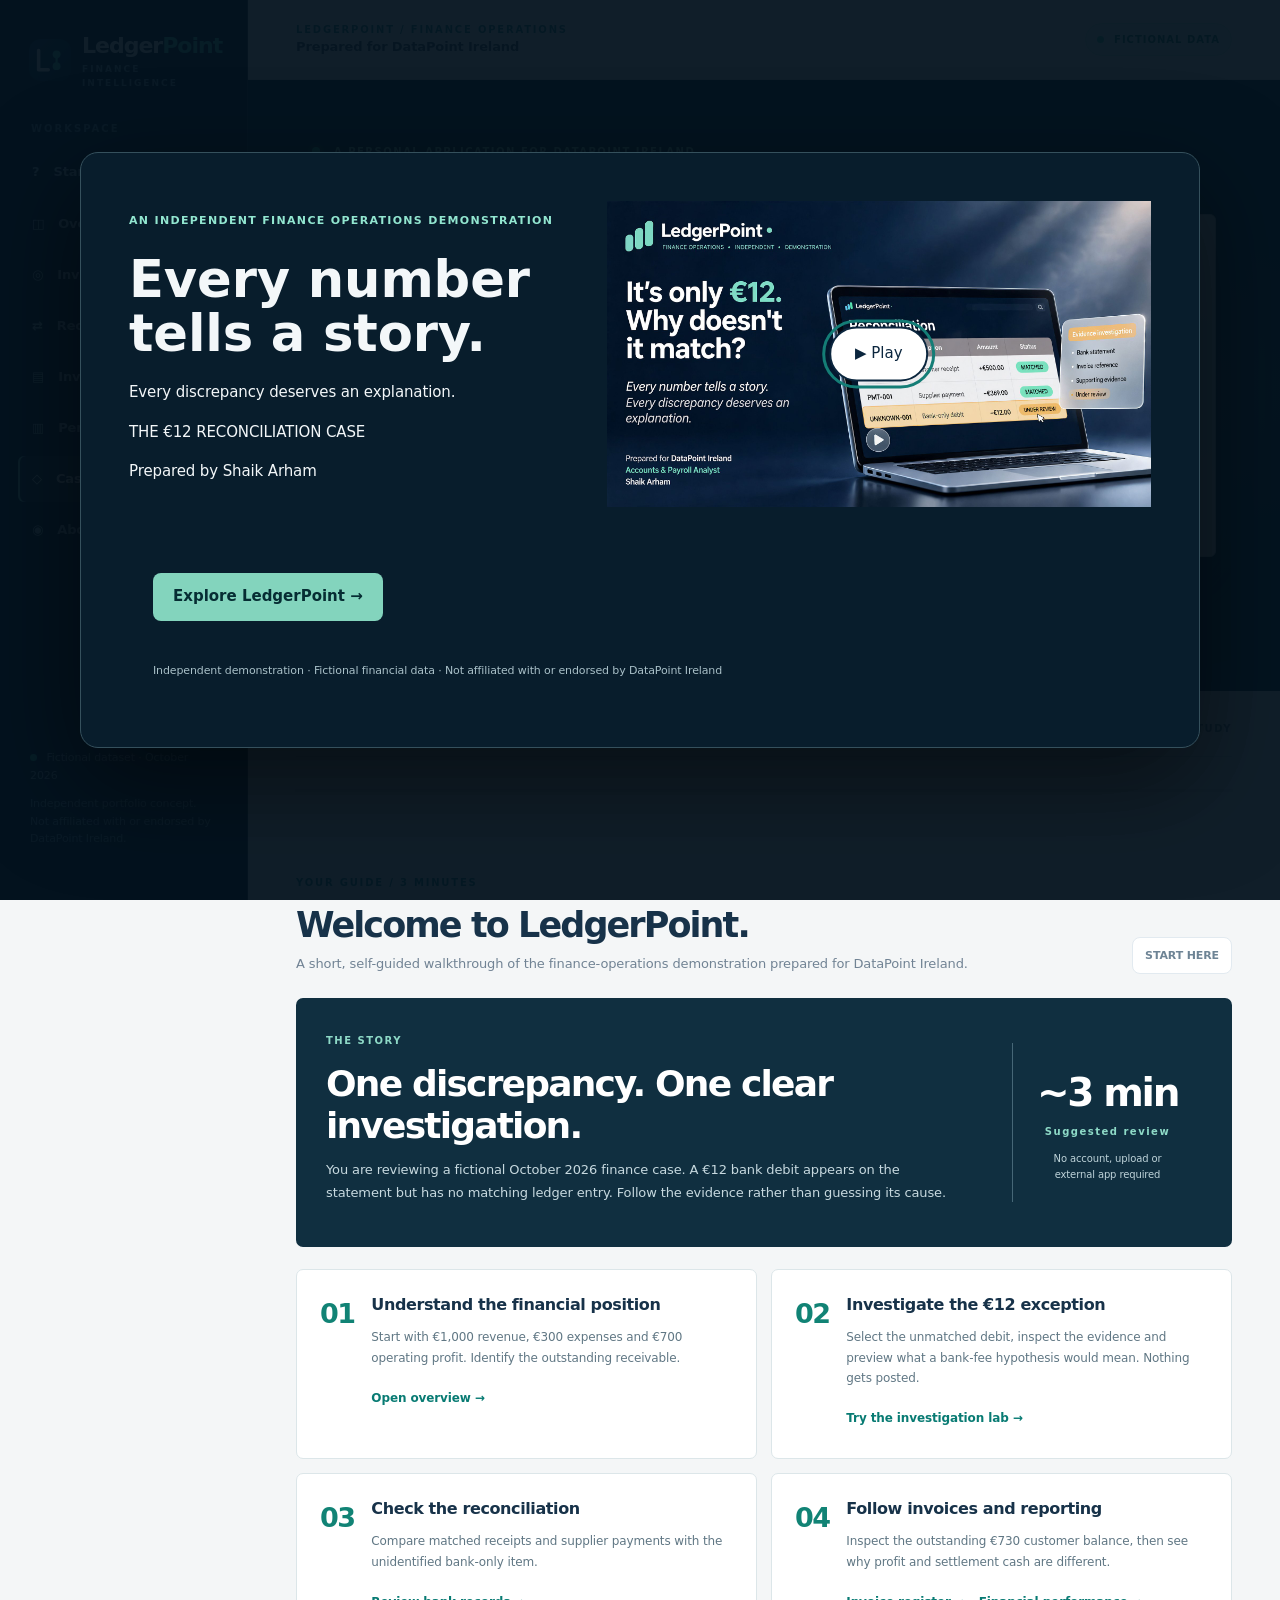
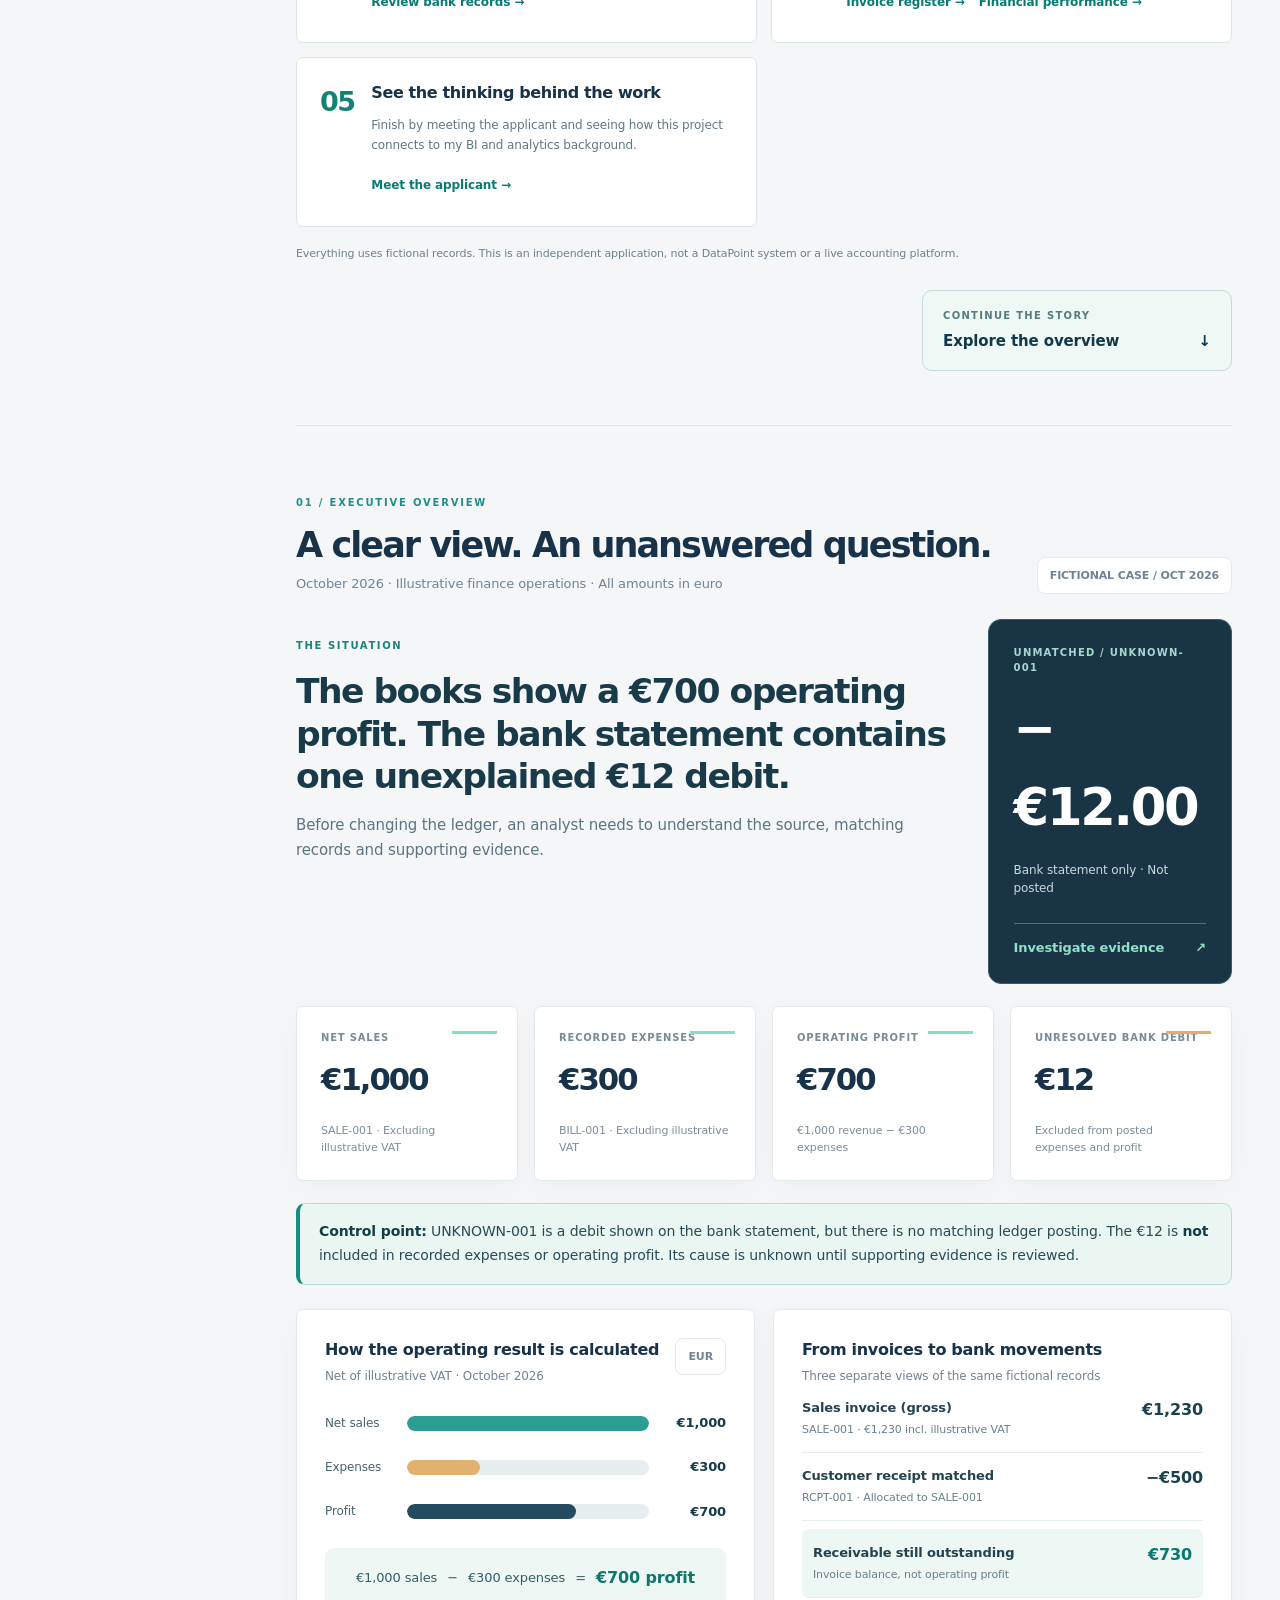
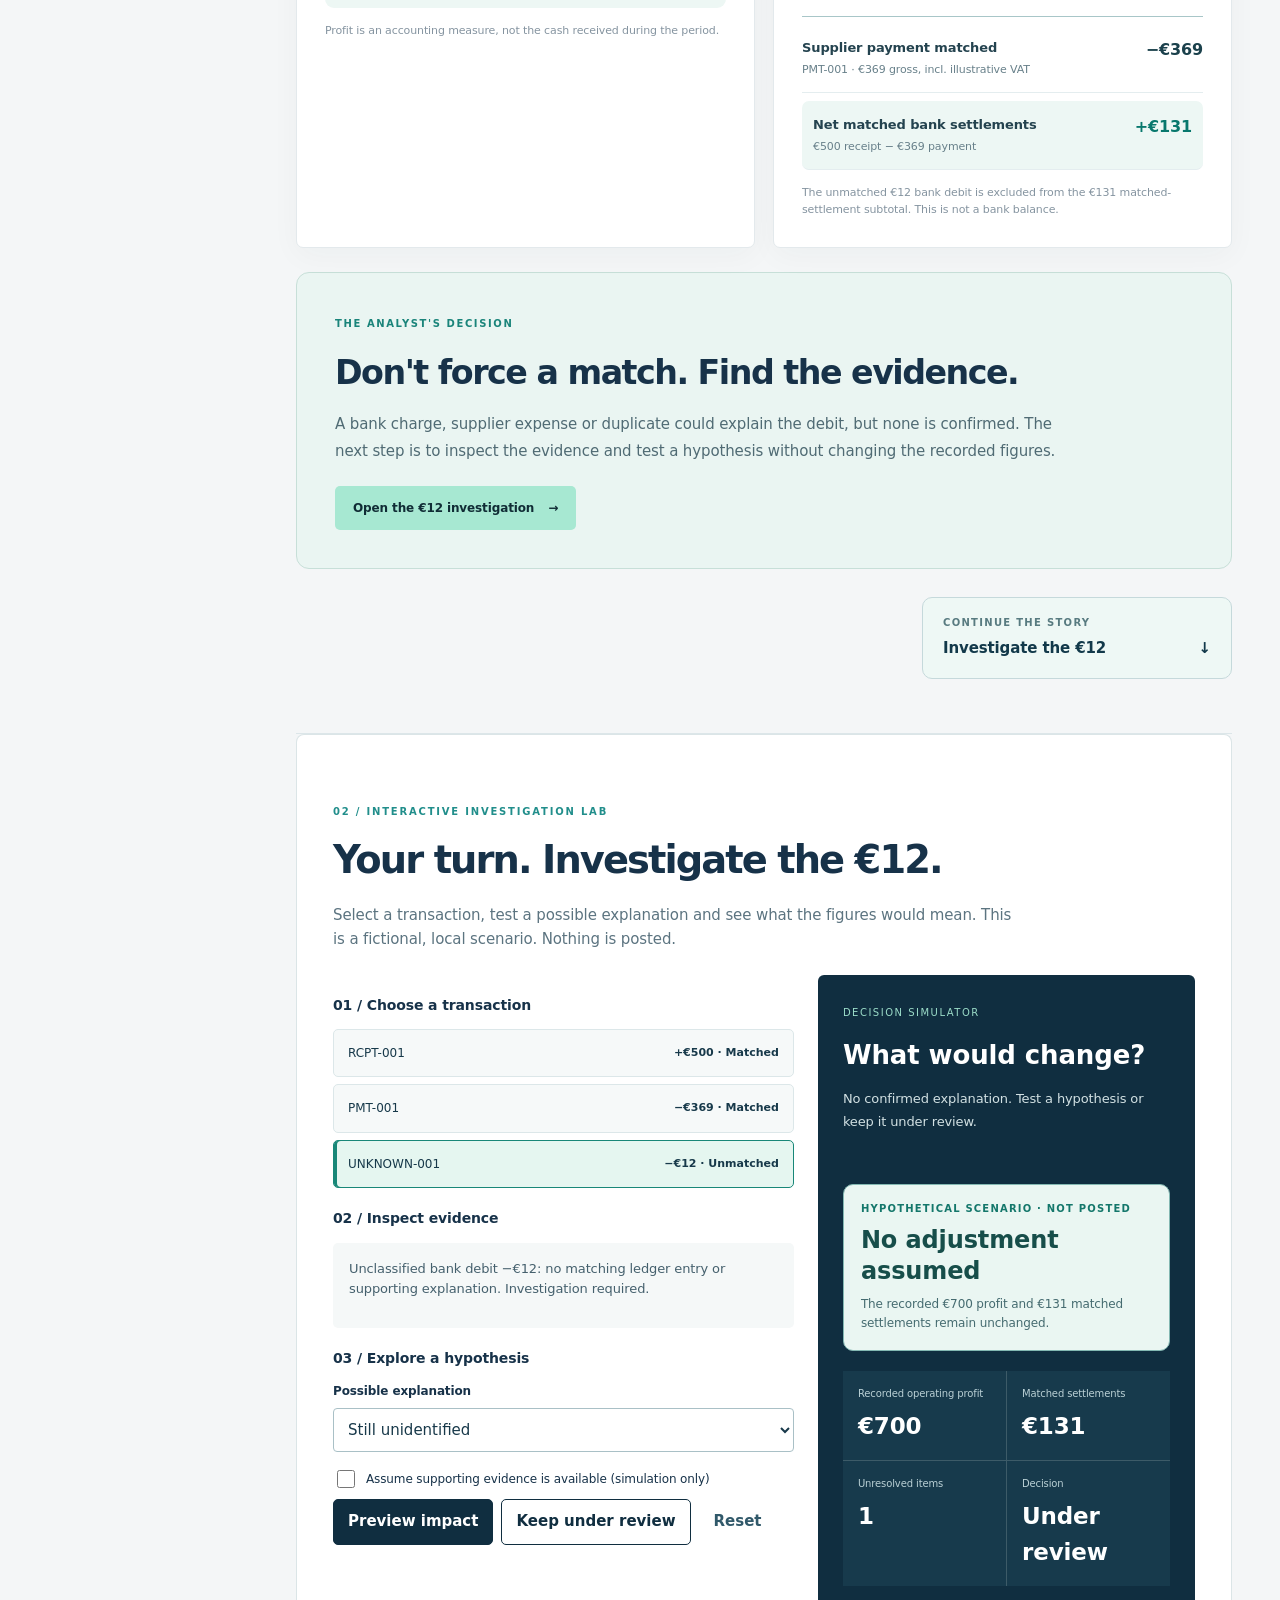
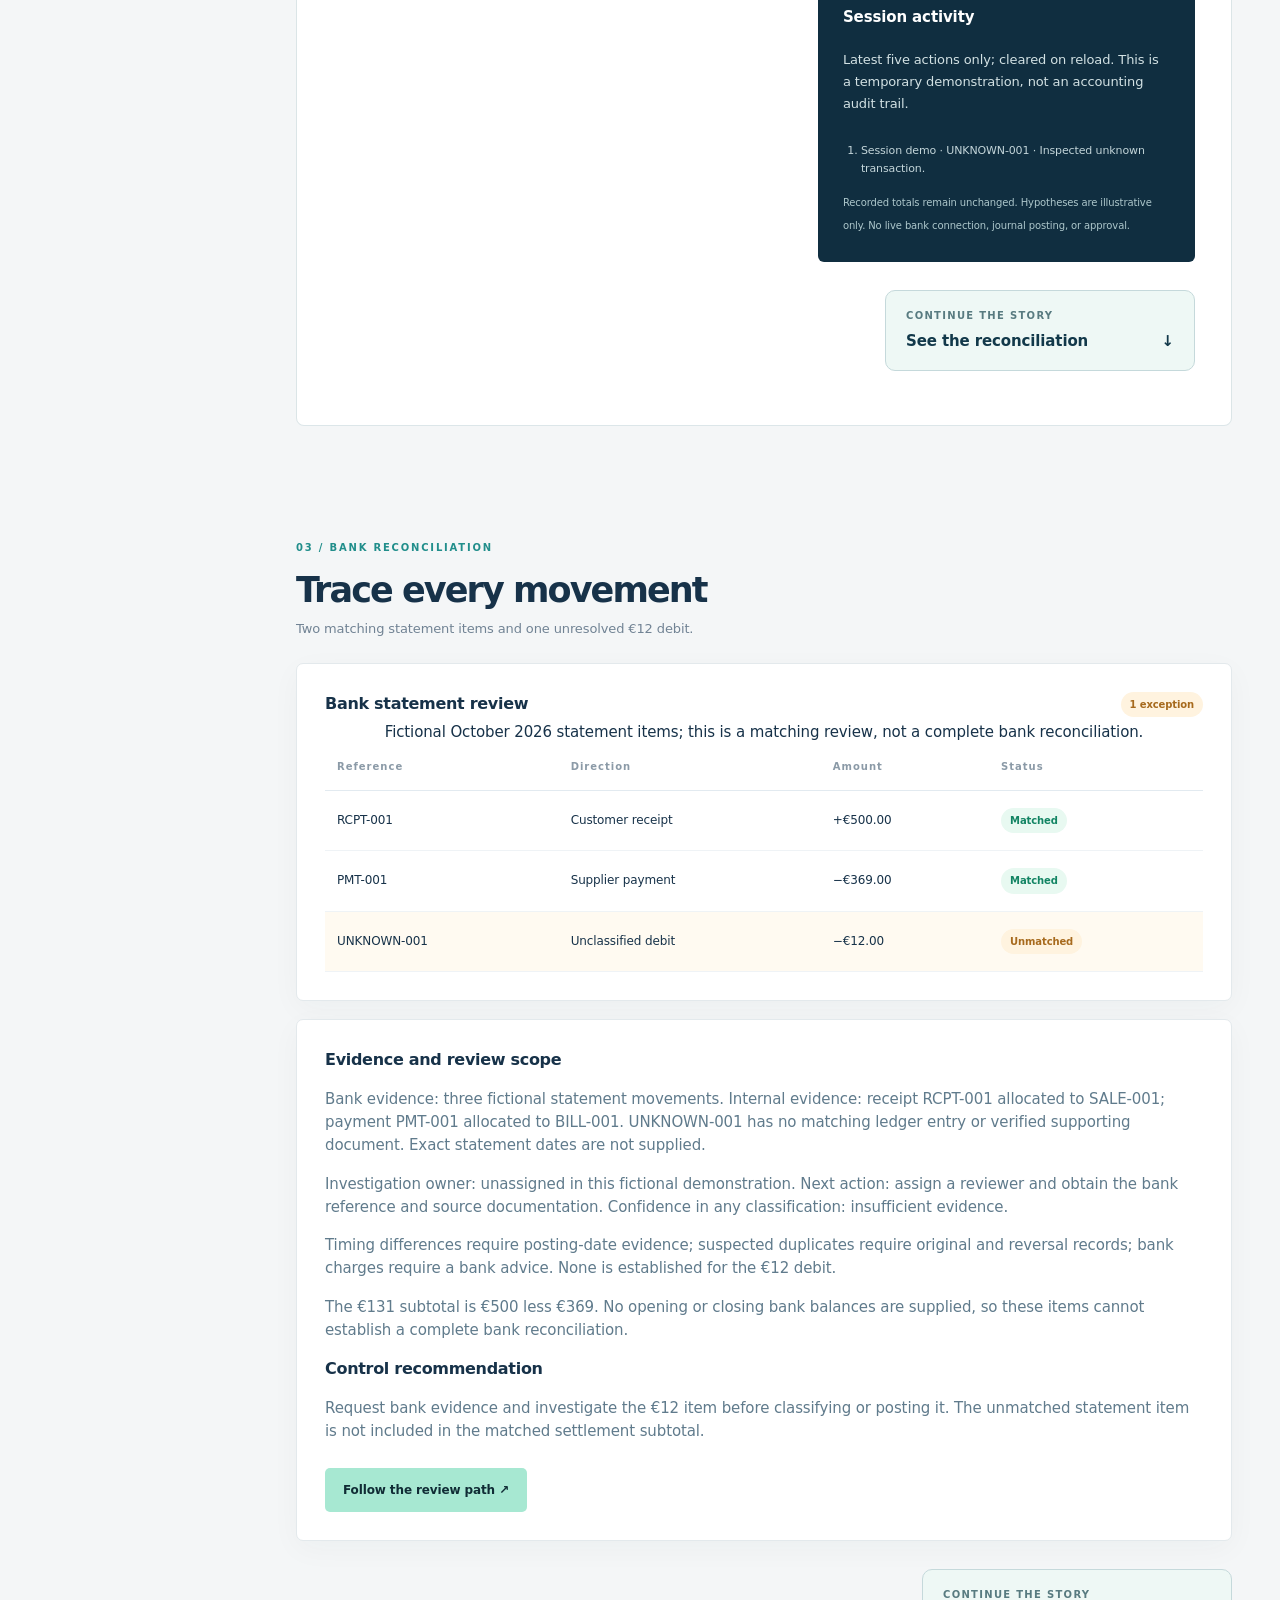
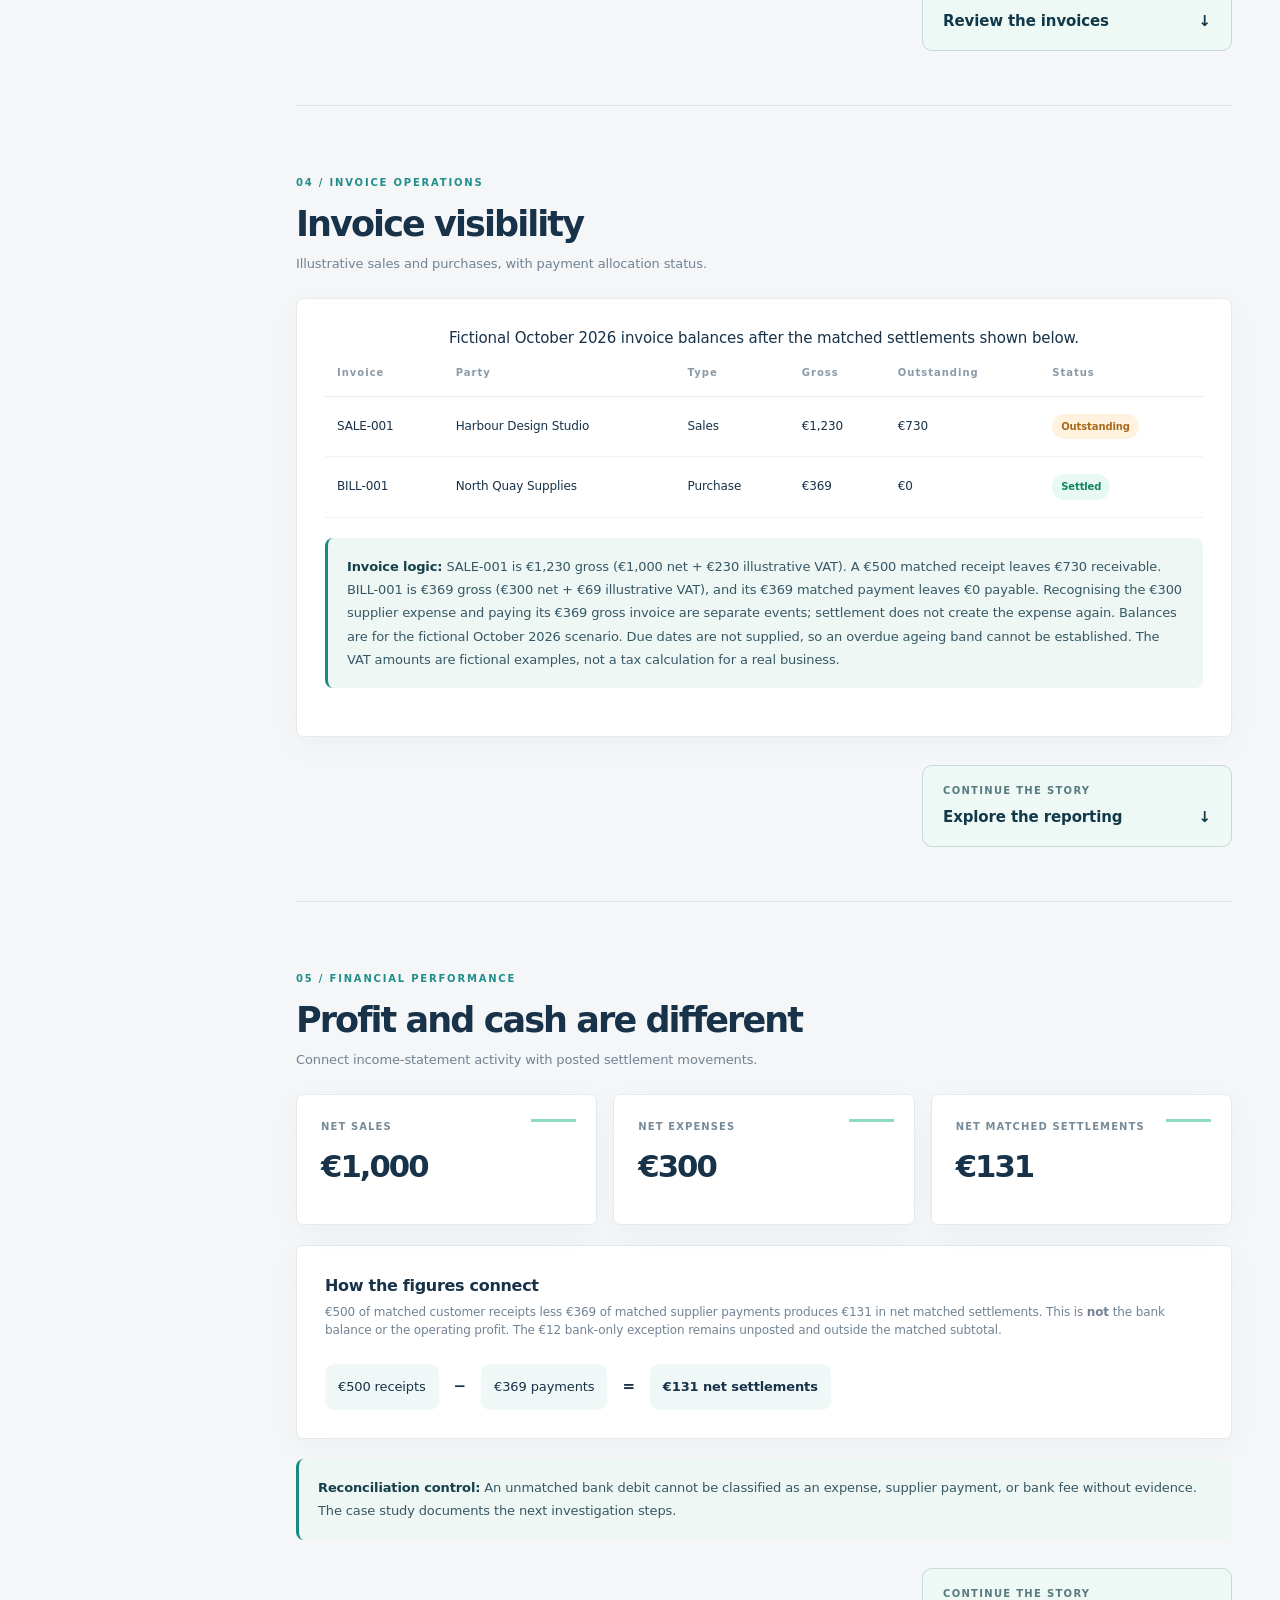
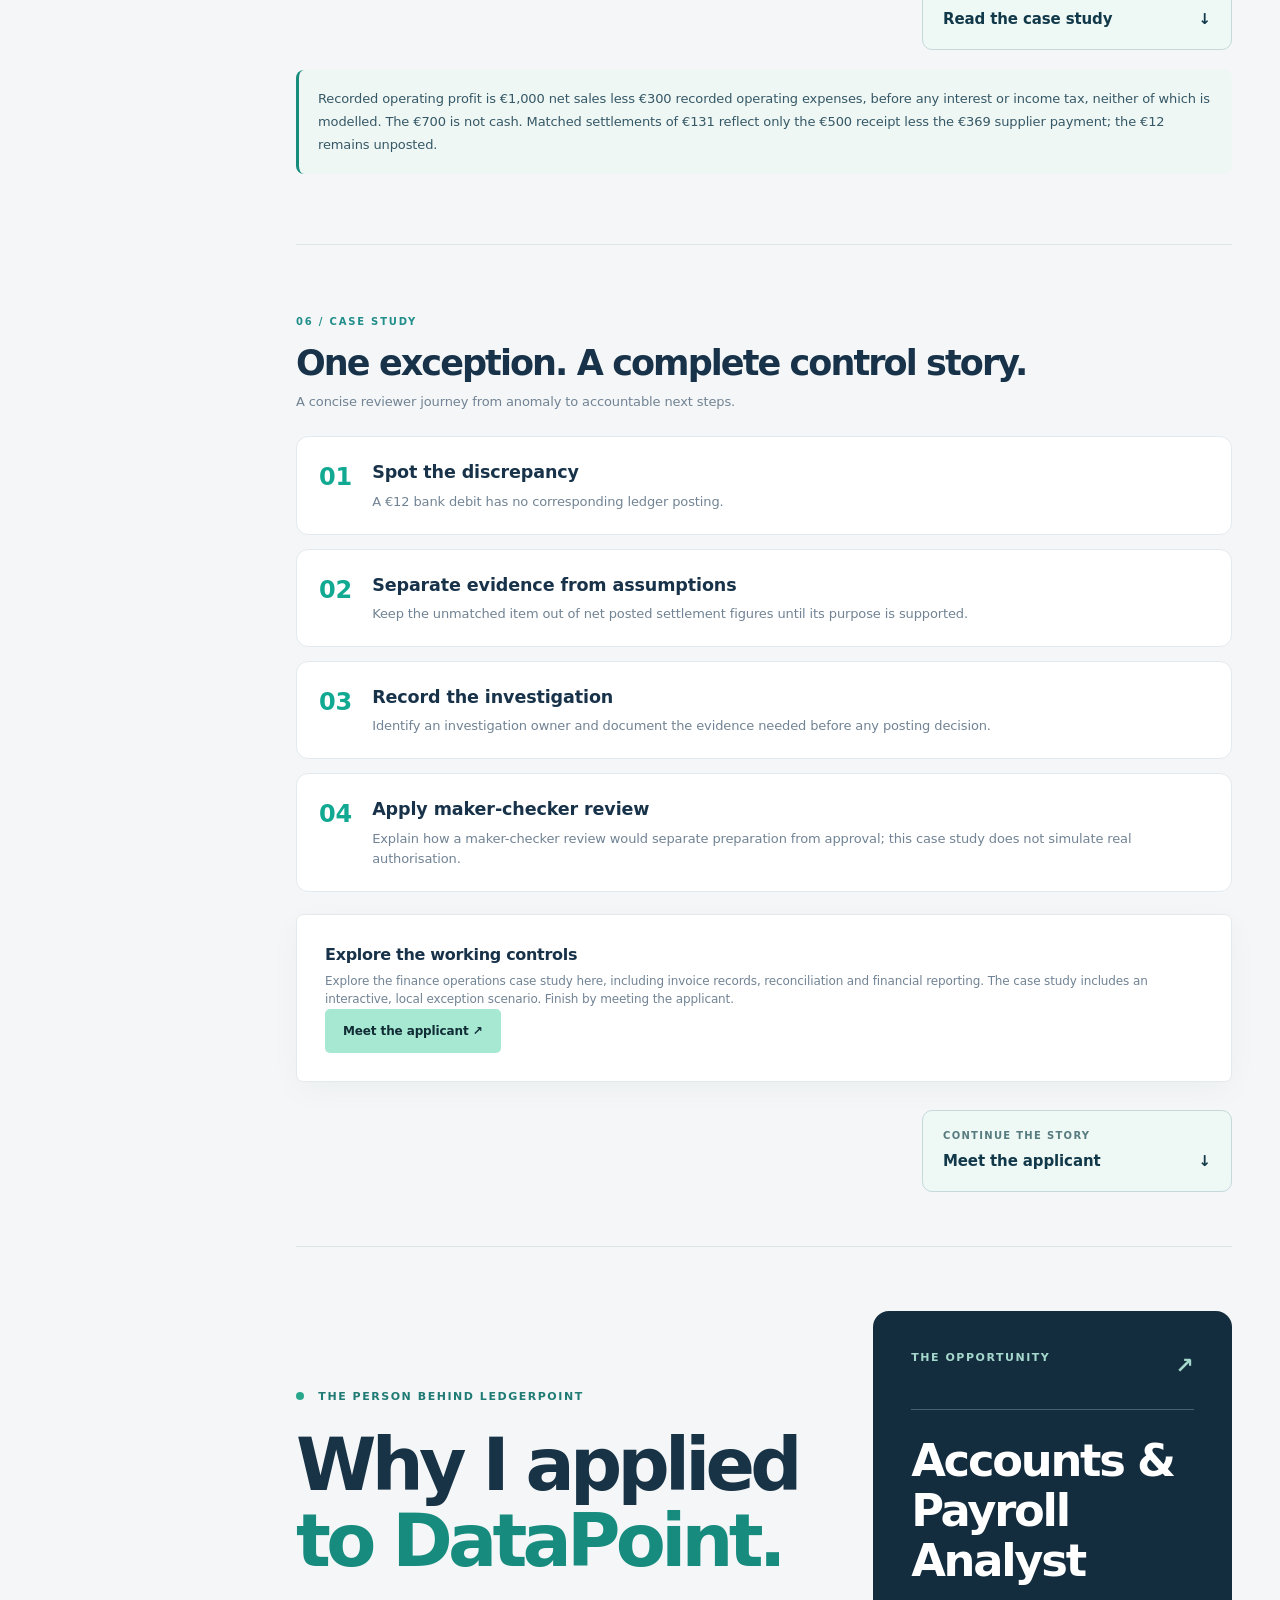
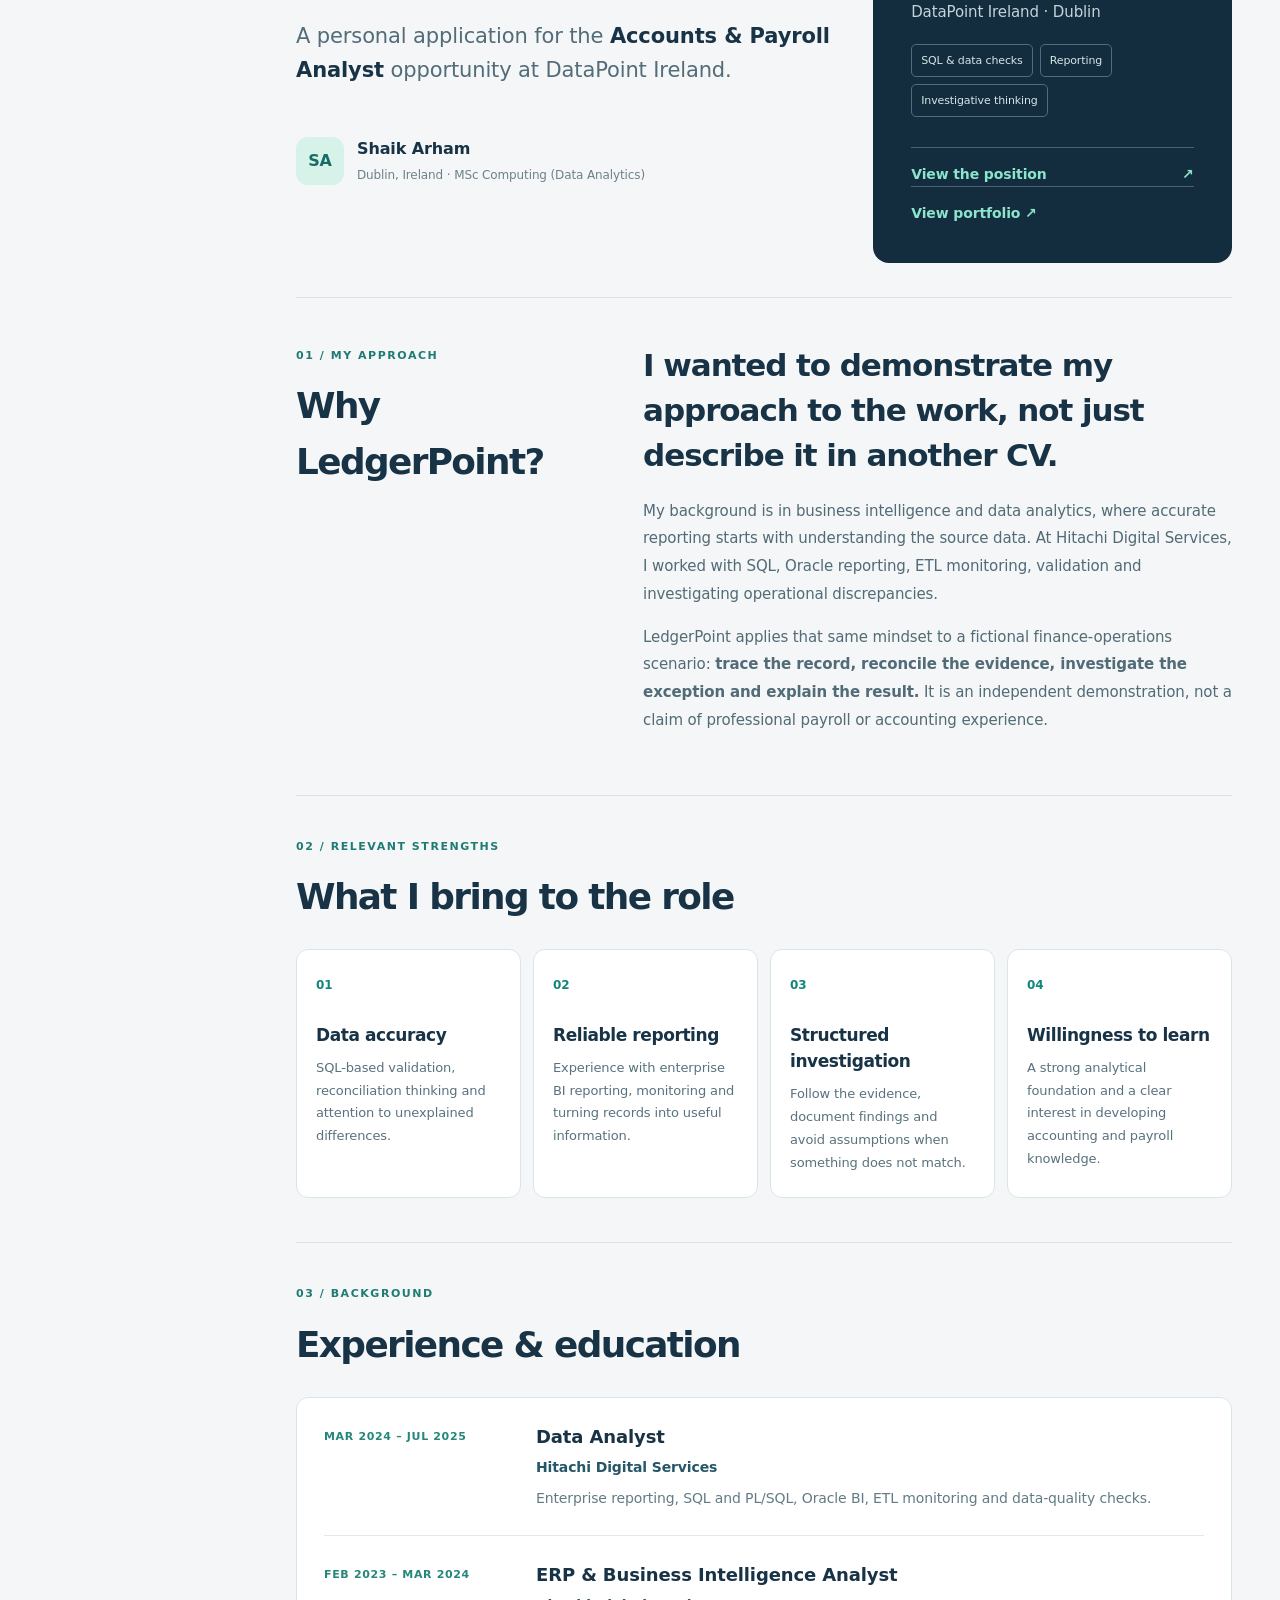
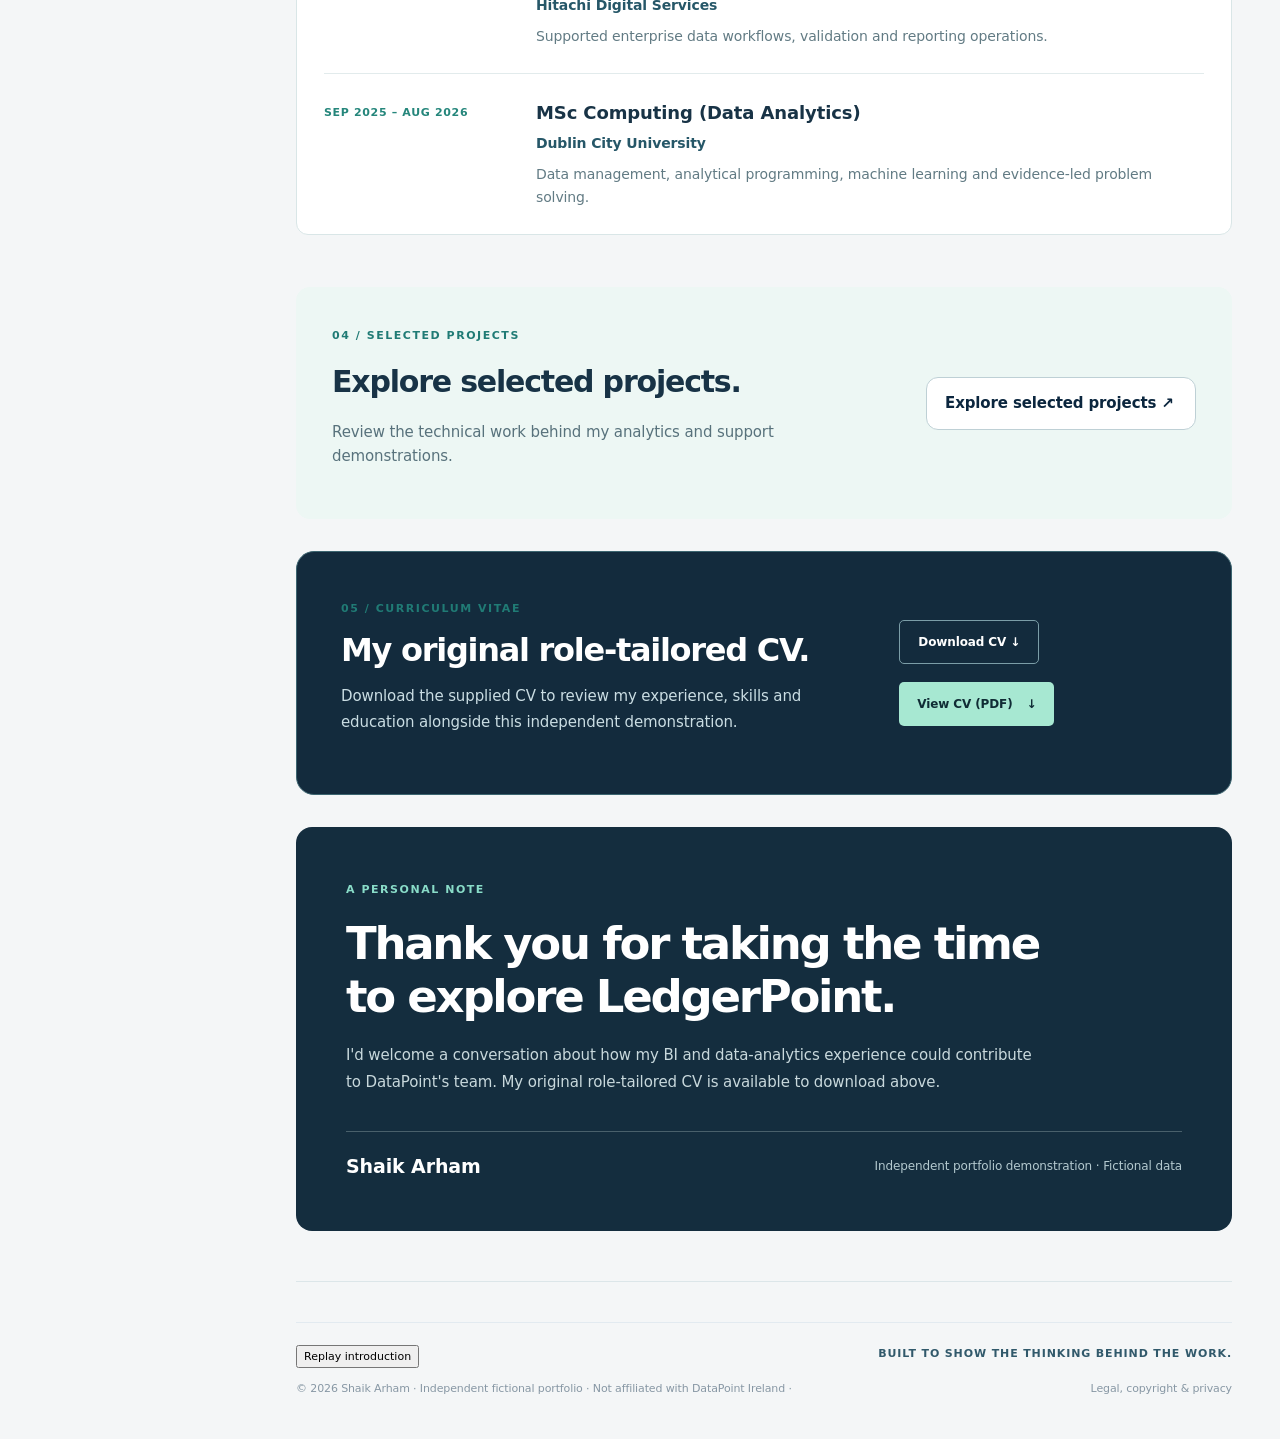
==== index.html @ 0936ac8c "Remove default captions from LedgerPoint intro video" ====
<!doctype html>
<html lang="en">
  <head>
    <meta charset="utf-8" />
    <meta name="viewport" content="width=device-width,initial-scale=1" />
    <meta name="theme-color" content="#0b263e" />
    <meta
      name="description"
      content="Explore LedgerPoint, an interactive finance operations case study prepared independently for DataPoint Ireland. Investigate a €12 reconciliation exception, invoices and reporting."
    />
    <meta
      property="og:title"
      content="LedgerPoint | Every number has a story"
    />
    <meta
      property="og:description"
      content="An interactive finance operations case study prepared for DataPoint Ireland. Investigate the €12 exception."
    />
    <meta property="og:type" content="website" />
    <meta
      property="og:image"
      content="https://ledgerpoint-ai.vercel.app/assets/ledgerpoint-thumbnail.jpg"
    />
    <meta property="og:url" content="https://ledgerpoint-ai.vercel.app/" />
    <meta name="twitter:card" content="summary_large_image" />
    <link rel="canonical" href="https://ledgerpoint-ai.vercel.app/" />
    <meta name="color-scheme" content="light" />
    <title>LedgerPoint | Finance intelligence</title>
    <link rel="icon" href="./assets/logo.svg" type="image/svg+xml" />
    <link rel="stylesheet" href="./styles.css" />
  </head>
  <body>
    <noscript
      ><style>
        #film-gate.film-gate {
          display: none !important;
        }
        .view {
          display: block !important;
        }
      </style>
      <p>
        Explore the case study below. Interactive hypotheses require JavaScript.
        <a href="./assets/ledgerpoint-intro-web.mp4">Watch the film</a>.
      </p></noscript
    ><a class="skip" href="#main">Skip to content</a>
    <section
      class="film-gate"
      id="film-gate"
      aria-labelledby="intro-title"
      role="dialog"
      aria-modal="true"
    >
      <div class="launch-dialog">
        <div class="intro-copy">
          <span class="launch-kicker"
            >AN INDEPENDENT FINANCE OPERATIONS DEMONSTRATION</span
          >
          <h1 id="intro-title">Every number tells a story.</h1>
          <p>Every discrepancy deserves an explanation.</p>
          <p>THE €12 RECONCILIATION CASE</p>
          <p>Prepared by Shaik Arham</p>
        </div>
        <div class="launch-screen">
          <img
            id="intro-poster"
            src="./assets/ledgerpoint-thumbnail.jpg"
            alt="Approved LedgerPoint film thumbnail"
            width="1920"
            height="1080"
          /><video
            id="intro-video"
            playsinline
            controls
            preload="none"
            poster="./assets/ledgerpoint-thumbnail.jpg"
            hidden
            aria-label="LedgerPoint introductory film"
          >
            <source src="./assets/ledgerpoint-intro-web.mp4" type="video/mp4" /></video
          ><button
            class="launch-watch"
            id="intro-play"
            type="button"
            aria-label="Play LedgerPoint film"
          >
            ▶ Play
          </button>
        </div>
        <p id="intro-status" role="status"></p>
        <div class="launch-actions">
          <button id="intro-enter" type="button">Explore LedgerPoint →</button>
        </div>
        <p class="launch-disclaimer">
          Independent demonstration · Fictional financial data · Not affiliated
          with or endorsed by DataPoint Ireland
        </p>
      </div>
    </section>
    <div class="shell" id="app-shell">
      <aside class="sidebar">
        <a class="brand" href="#overview" aria-label="LedgerPoint overview"
          ><img src="./assets/logo.svg" width="42" height="42" alt="" /><span
            >Ledger<span class="accent">Point</span
            ><small>FINANCE INTELLIGENCE</small></span
          ></a
        >
        <div class="nav-label">WORKSPACE</div>
        <nav aria-label="Primary">
          <a class="nav-link" href="#guide" data-view="guide"
            >? <span>Start here</span></a
          ><a class="nav-link active" href="#overview" data-view="overview"
            >◫ <span>Overview</span></a
          ><a
            class="nav-link"
            href="#investigation-lab"
            data-view="investigation-lab"
            >◎ <span>Investigation lab</span></a
          ><a class="nav-link" href="#reconciliation" data-view="reconciliation"
            >⇄ <span>Reconciliation</span></a
          ><a class="nav-link" href="#invoices" data-view="invoices"
            >▤ <span>Invoice register</span></a
          ><a class="nav-link" href="#performance" data-view="performance"
            >▥ <span>Performance</span></a
          ><a class="nav-link" href="#case-study" data-view="case-study"
            >◇ <span>Case study</span></a
          ><a class="nav-link" href="#about" data-view="about"
            >◉ <span>About & application</span></a
          >
        </nav>
        <div class="side-bottom">
          <span class="status-dot"></span> Fictional dataset · October 2026
          <p>
            Independent portfolio concept. Not affiliated with or endorsed by
            DataPoint Ireland.
          </p>
        </div>
      </aside>
      <div class="main-wrap">
        <nav class="mobile-nav" aria-label="Mobile top navigation">
          <a href="#guide" data-view="guide">Start here</a
          ><a href="#overview" data-view="overview">Overview</a
          ><a href="#investigation-lab" data-view="investigation-lab"
            >Investigate</a
          ><a href="#reconciliation" data-view="reconciliation">Bank</a
          ><a href="#invoices" data-view="invoices">Invoices</a
          ><a href="#performance" data-view="performance">Reports</a
          ><a href="#case-study" data-view="case-study">Story</a
          ><a href="#about" data-view="about">About</a>
        </nav>
        <header class="topbar">
          <div class="top-left">
            <span class="eyebrow">LEDGERPOINT / FINANCE OPERATIONS</span
            ><span class="top-title">Prepared for DataPoint Ireland</span>
          </div>
          <div class="top-right">
            <span class="live"><i></i> FICTIONAL DATA</span>
          </div>
        </header>
        <main id="main" tabindex="-1">
          <section class="hero">
            <div class="hero-content">
              <div class="hero-kicker">
                <span class="spark"></span> A PERSONAL APPLICATION FOR DATAPOINT
                IRELAND
              </div>
              <h1>Every number<br /><em>has a story.</em></h1>
              <p class="hero-quote">
                Every discrepancy deserves an explanation.
              </p>
              <p>
                A €12 debit appears on the bank statement with no matching
                ledger entry. Explore the evidence, test a hypothesis and see
                why careful reporting matters.
              </p>
              <div class="hero-actions">
                <a
                  class="btn primary"
                  href="#investigation-lab"
                  data-view="investigation-lab"
                  >Investigate the exception <span>↗</span></a
                ><a class="btn secondary" href="#about" data-view="about"
                  >Meet the applicant ↗</a
                >
              </div>
            </div>
            <div
              class="hero-visual hero-evidence"
              aria-label="Illustrative bank reconciliation exception"
            >
              <div class="evidence-head">
                <span>RECONCILIATION REVIEW</span><span>OCT 2026</span>
              </div>
              <div class="evidence-row">
                <span>RCPT-001 <small>Customer receipt</small></span
                ><strong>+€500.00</strong
                ><span class="evidence-match">MATCHED</span>
              </div>
              <div class="evidence-row">
                <span>PMT-001 <small>Supplier payment</small></span
                ><strong>−€369.00</strong
                ><span class="evidence-match">MATCHED</span>
              </div>
              <div class="evidence-row evidence-alert">
                <span>UNKNOWN-001 <small>Unclassified bank debit</small></span
                ><strong>−€12.00</strong
                ><span class="evidence-review">REVIEW</span>
              </div>
              <div class="evidence-foot">
                One exception · No unsupported ledger posting
              </div>
            </div>
          </section>
          <div class="content">
            <div class="editorial-ribbon">
              <span>FINANCE OPERATIONS / OCTOBER 2026</span
              ><span>INDEPENDENT PORTFOLIO CASE STUDY</span>
            </div>
            <div class="review-progress" aria-hidden="true">
              <span id="review-progress-fill"></span>
            </div>
            <section id="guide" class="view" aria-labelledby="guide-title">
              <div class="section-head">
                <div>
                  <span class="overline">YOUR GUIDE / 3 MINUTES</span>
                  <h2 id="guide-title">Welcome to LedgerPoint.</h2>
                  <p>
                    A short, self-guided walkthrough of the finance-operations
                    demonstration prepared for DataPoint Ireland.
                  </p>
                </div>
                <span class="date-pill">START HERE</span>
              </div>
              <div class="guide-intro">
                <div>
                  <span>THE STORY</span>
                  <h3>One discrepancy. One clear investigation.</h3>
                  <p>
                    You are reviewing a fictional October 2026 finance case. A
                    €12 bank debit appears on the statement but has no matching
                    ledger entry. Follow the evidence rather than guessing its
                    cause.
                  </p>
                </div>
                <div class="guide-time">
                  <strong>~3 min</strong><span>Suggested review</span
                  ><small>No account, upload or external app required</small>
                </div>
              </div>
              <div class="guide-steps">
                <article>
                  <span class="guide-number">01</span>
                  <div>
                    <h3>Understand the financial position</h3>
                    <p>
                      Start with €1,000 revenue, €300 expenses and €700
                      operating profit. Identify the outstanding receivable.
                    </p>
                    <a href="#overview" data-view="overview">Open overview →</a>
                  </div>
                </article>
                <article>
                  <span class="guide-number">02</span>
                  <div>
                    <h3>Investigate the €12 exception</h3>
                    <p>
                      Select the unmatched debit, inspect the evidence and
                      preview what a bank-fee hypothesis would mean. Nothing
                      gets posted.
                    </p>
                    <a href="#investigation-lab" data-view="investigation-lab"
                      >Try the investigation lab →</a
                    >
                  </div>
                </article>
                <article>
                  <span class="guide-number">03</span>
                  <div>
                    <h3>Check the reconciliation</h3>
                    <p>
                      Compare matched receipts and supplier payments with the
                      unidentified bank-only item.
                    </p>
                    <a href="#reconciliation" data-view="reconciliation"
                      >Review bank records →</a
                    >
                  </div>
                </article>
                <article>
                  <span class="guide-number">04</span>
                  <div>
                    <h3>Follow invoices and reporting</h3>
                    <p>
                      Inspect the outstanding €730 customer balance, then see
                      why profit and settlement cash are different.
                    </p>
                    <div class="guide-links">
                      <a href="#invoices" data-view="invoices"
                        >Invoice register →</a
                      ><a href="#performance" data-view="performance"
                        >Financial performance →</a
                      >
                    </div>
                  </div>
                </article>
                <article>
                  <span class="guide-number">05</span>
                  <div>
                    <h3>See the thinking behind the work</h3>
                    <p>
                      Finish by meeting the applicant and seeing how this
                      project connects to my BI and analytics background.
                    </p>
                    <a href="#about" data-view="about">Meet the applicant →</a>
                  </div>
                </article>
              </div>
              <p class="guide-note">
                Everything uses fictional records. This is an independent
                application, not a DataPoint system or a live accounting
                platform.
              </p>
              <div class="journey-actions">
                <a class="journey-next" href="#overview"
                  ><span>CONTINUE THE STORY</span
                  ><strong
                    >Explore the overview
                    <span aria-hidden="true">↓</span></strong
                  ></a
                >
              </div>
            </section>
            <section
              id="overview"
              class="view active overview-v2"
              aria-labelledby="overview-title"
            >
              <div class="section-head">
                <div>
                  <span class="overline">01 / EXECUTIVE OVERVIEW</span>
                  <h2 id="overview-title">
                    A clear view. An unanswered question.
                  </h2>
                  <p>
                    October 2026 · Illustrative finance operations · All amounts
                    in euro
                  </p>
                </div>
                <span class="date-pill">FICTIONAL CASE / OCT 2026</span>
              </div>
              <div class="overview-intro">
                <div>
                  <span class="overview-eyebrow">THE SITUATION</span>
                  <h3>
                    The books show a €700 operating profit. The bank statement
                    contains one unexplained €12 debit.
                  </h3>
                  <p>
                    Before changing the ledger, an analyst needs to understand
                    the source, matching records and supporting evidence.
                  </p>
                </div>
                <a
                  href="#investigation-lab"
                  class="overview-investigate"
                  aria-label="Jump to interactive investigation of the unmatched twelve euro debit"
                  ><span>UNMATCHED / UNKNOWN-001</span><strong>−€12.00</strong
                  ><small>Bank statement only · Not posted</small
                  ><b
                    >Investigate evidence <span aria-hidden="true">↗</span></b
                  ></a
                >
              </div>
              <div
                class="kpis overview-kpis"
                aria-label="October 2026 financial metrics"
              >
                <article class="kpi">
                  <span>NET SALES</span><strong>€1,000</strong
                  ><small>SALE-001 · Excluding illustrative VAT</small>
                </article>
                <article class="kpi">
                  <span>RECORDED EXPENSES</span><strong>€300</strong
                  ><small>BILL-001 · Excluding illustrative VAT</small>
                </article>
                <article class="kpi">
                  <span>OPERATING PROFIT</span><strong>€700</strong
                  ><small>€1,000 revenue − €300 expenses</small>
                </article>
                <article class="kpi alert">
                  <span>UNRESOLVED BANK DEBIT</span><strong>€12</strong
                  ><small>Excluded from posted expenses and profit</small>
                </article>
              </div>
              <div class="overview-clarity" role="note">
                <strong>Control point:</strong> UNKNOWN-001 is a debit shown on
                the bank statement, but there is no matching ledger posting. The
                €12 is <strong>not</strong> included in recorded expenses or
                operating profit. Its cause is unknown until supporting evidence
                is reviewed.
              </div>
              <div class="overview-analysis-grid">
                <article class="panel overview-profit">
                  <div class="panel-head">
                    <div>
                      <h3>How the operating result is calculated</h3>
                      <p>Net of illustrative VAT · October 2026</p>
                    </div>
                    <span class="mini-label">EUR</span>
                  </div>
                  <div
                    class="overview-chart"
                    role="img"
                    aria-label="Net revenue one thousand euro, recorded operating expenses three hundred euro, operating profit seven hundred euro"
                  >
                    <div class="overview-chart-row">
                      <span>Net sales</span>
                      <div class="overview-chart-track">
                        <i
                          class="overview-chart-fill revenue"
                          style="width: 100%"
                        ></i>
                      </div>
                      <b>€1,000</b>
                    </div>
                    <div class="overview-chart-row">
                      <span>Expenses</span>
                      <div class="overview-chart-track">
                        <i
                          class="overview-chart-fill expenses"
                          style="width: 30%"
                        ></i>
                      </div>
                      <b>€300</b>
                    </div>
                    <div class="overview-chart-row">
                      <span>Profit</span>
                      <div class="overview-chart-track">
                        <i
                          class="overview-chart-fill profit"
                          style="width: 70%"
                        ></i>
                      </div>
                      <b>€700</b>
                    </div>
                  </div>
                  <div class="overview-formula">
                    <span>€1,000 sales</span><span aria-hidden="true">−</span
                    ><span>€300 expenses</span><span aria-hidden="true">=</span
                    ><strong>€700 profit</strong>
                  </div>
                  <p class="panel-foot">
                    Profit is an accounting measure, not the cash received
                    during the period.
                  </p>
                </article>
                <article class="panel overview-recon">
                  <div class="panel-head">
                    <div>
                      <h3>From invoices to bank movements</h3>
                      <p>Three separate views of the same fictional records</p>
                    </div>
                  </div>
                  <div class="overview-ledger-row">
                    <div>
                      <span>Sales invoice (gross)</span
                      ><small>SALE-001 · €1,230 incl. illustrative VAT</small>
                    </div>
                    <strong>€1,230</strong>
                  </div>
                  <div class="overview-ledger-row">
                    <div>
                      <span>Customer receipt matched</span
                      ><small>RCPT-001 · Allocated to SALE-001</small>
                    </div>
                    <strong>−€500</strong>
                  </div>
                  <div class="overview-ledger-row total">
                    <div>
                      <span>Receivable still outstanding</span
                      ><small>Invoice balance, not operating profit</small>
                    </div>
                    <strong>€730</strong>
                  </div>
                  <div class="overview-ledger-divider"></div>
                  <div class="overview-ledger-row">
                    <div>
                      <span>Supplier payment matched</span
                      ><small
                        >PMT-001 · €369 gross, incl. illustrative VAT</small
                      >
                    </div>
                    <strong>−€369</strong>
                  </div>
                  <div class="overview-ledger-row total">
                    <div>
                      <span>Net matched bank settlements</span
                      ><small>€500 receipt − €369 payment</small>
                    </div>
                    <strong>+€131</strong>
                  </div>
                  <p class="panel-foot">
                    The unmatched €12 bank debit is excluded from the €131
                    matched-settlement subtotal. This is not a bank balance.
                  </p>
                </article>
              </div>
              <div class="overview-takeaway">
                <span class="overview-eyebrow">THE ANALYST'S DECISION</span>
                <h3>Don't force a match. Find the evidence.</h3>
                <p>
                  A bank charge, supplier expense or duplicate could explain the
                  debit, but none is confirmed. The next step is to inspect the
                  evidence and test a hypothesis without changing the recorded
                  figures.
                </p>
                <a class="btn primary" href="#investigation-lab"
                  >Open the €12 investigation
                  <span aria-hidden="true">→</span></a
                >
              </div>
              <div class="journey-actions">
                <a class="journey-next" href="#investigation-lab"
                  ><span>CONTINUE THE STORY</span
                  ><strong
                    >Investigate the €12
                    <span aria-hidden="true">↓</span></strong
                  ></a
                >
              </div>
            </section>
            <section
              id="investigation-lab"
              class="view investigation-lab"
              aria-labelledby="lab-title"
            >
              <span class="overline">02 / INTERACTIVE INVESTIGATION LAB</span>
              <h2 id="lab-title">Your turn. Investigate the €12.</h2>
              <p>
                Select a transaction, test a possible explanation and see what
                the figures would mean. This is a fictional, local scenario.
                Nothing is posted.
              </p>
              <div class="lab-grid">
                <div>
                  <h3>01 / Choose a transaction</h3>
                  <div class="lab-options">
                    <button type="button" data-txn="receipt">
                      RCPT-001 <b>+€500 · Matched</b></button
                    ><button type="button" data-txn="supplier">
                      PMT-001 <b>−€369 · Matched</b></button
                    ><button type="button" data-txn="unknown">
                      UNKNOWN-001 <b>−€12 · Unmatched</b>
                    </button>
                  </div>
                  <h3>02 / Inspect evidence</h3>
                  <p id="lab-evidence" aria-live="polite"></p>
                  <h3>03 / Explore a hypothesis</h3>
                  <label for="lab-type">Possible explanation</label
                  ><select id="lab-type">
                    <option value="unknown">Still unidentified</option>
                    <option value="fee">Possible bank charge</option>
                    <option value="supplier">Possible supplier expense</option>
                    <option value="duplicate">
                      Possible duplicate
                    </option></select
                  ><label class="lab-proof"
                    ><input id="lab-proof" type="checkbox" /> Assume supporting
                    evidence is available (simulation only)</label
                  >
                  <div class="lab-actions">
                    <button id="lab-preview" type="button">
                      Preview impact</button
                    ><button id="lab-hold" type="button">
                      Keep under review</button
                    ><button id="lab-reset" type="button">Reset</button>
                  </div>
                </div>
                <aside class="lab-outcome">
                  <span>DECISION SIMULATOR</span>
                  <h3>What would change?</h3>
                  <p id="lab-result" aria-live="polite">
                    Start by selecting a transaction.
                  </p>
                  <div class="lab-hypothetical" role="status">
                    <span>HYPOTHETICAL SCENARIO · NOT POSTED</span
                    ><strong id="lab-scenario-profit"
                      >No adjustment assumed</strong
                    ><small id="lab-scenario-note"
                      >Choose a possible explanation to preview its
                      implications. Recorded figures below stay
                      unchanged.</small
                    >
                  </div>
                  <dl>
                    <div>
                      <dt>Recorded operating profit</dt>
                      <dd id="lab-profit">€700</dd>
                    </div>
                    <div>
                      <dt>Matched settlements</dt>
                      <dd id="lab-cash">€131</dd>
                    </div>
                    <div>
                      <dt>Unresolved items</dt>
                      <dd id="lab-open">1</dd>
                    </div>
                    <div>
                      <dt>Decision</dt>
                      <dd id="lab-status">Review</dd>
                    </div>
                  </dl>
                  <h4>Session activity</h4>
                  <p>
                    Latest five actions only; cleared on reload. This is a
                    temporary demonstration, not an accounting audit trail.
                  </p>
                  <ol id="lab-log"></ol>
                  <small
                    >Recorded totals remain unchanged. Hypotheses are
                    illustrative only. No live bank connection, journal posting,
                    or approval.</small
                  >
                </aside>
              </div>
              <div class="journey-actions">
                <a class="journey-next" href="#reconciliation"
                  ><span>CONTINUE THE STORY</span
                  ><strong
                    >See the reconciliation
                    <span aria-hidden="true">↓</span></strong
                  ></a
                >
              </div>
            </section>
            <section
              id="reconciliation"
              class="view"
              aria-labelledby="recon-title"
            >
              <div class="section-head">
                <div>
                  <span class="overline">03 / BANK RECONCILIATION</span>
                  <h2 id="recon-title">Trace every movement</h2>
                  <p>
                    Two matching statement items and one unresolved €12 debit.
                  </p>
                </div>
              </div>
              <article class="panel">
                <div class="panel-head">
                  <h3>Bank statement review</h3>
                  <span class="tag amber">1 exception</span>
                </div>
                <div class="table-wrap">
                  <table>
                    <caption>
                      Fictional October 2026 statement items; this is a matching
                      review, not a complete bank reconciliation.
                    </caption>
                    <thead>
                      <tr>
                        <th scope="col">Reference</th>
                        <th>Direction</th>
                        <th>Amount</th>
                        <th>Status</th>
                      </tr>
                    </thead>
                    <tbody>
                      <tr>
                        <td>RCPT-001</td>
                        <td>Customer receipt</td>
                        <td>+€500.00</td>
                        <td><span class="tag success">Matched</span></td>
                      </tr>
                      <tr>
                        <td>PMT-001</td>
                        <td>Supplier payment</td>
                        <td>−€369.00</td>
                        <td><span class="tag success">Matched</span></td>
                      </tr>
                      <tr class="highlight">
                        <td>UNKNOWN-001</td>
                        <td>Unclassified debit</td>
                        <td>−€12.00</td>
                        <td><span class="tag amber">Unmatched</span></td>
                      </tr>
                    </tbody>
                  </table>
                </div>
              </article>
              <article class="panel guidance">
                <h3>Evidence and review scope</h3>
                <p>
                  Bank evidence: three fictional statement movements. Internal
                  evidence: receipt RCPT-001 allocated to SALE-001; payment
                  PMT-001 allocated to BILL-001. UNKNOWN-001 has no matching
                  ledger entry or verified supporting document. Exact statement
                  dates are not supplied.
                </p>
                <p>
                  Investigation owner: unassigned in this fictional
                  demonstration. Next action: assign a reviewer and obtain the
                  bank reference and source documentation. Confidence in any
                  classification: insufficient evidence.
                </p>
                <p>
                  Timing differences require posting-date evidence; suspected
                  duplicates require original and reversal records; bank charges
                  require a bank advice. None is established for the €12 debit.
                </p>
                <p>
                  The €131 subtotal is €500 less €369. No opening or closing
                  bank balances are supplied, so these items cannot establish a
                  complete bank reconciliation.
                </p>
                <h3>Control recommendation</h3>
                <p>
                  Request bank evidence and investigate the €12 item before
                  classifying or posting it. The unmatched statement item is not
                  included in the matched settlement subtotal.
                </p>
                <a class="btn primary" href="#case-study" data-view="case-study"
                  >Follow the review path ↗</a
                >
              </article>
              <div class="journey-actions">
                <a class="journey-next" href="#invoices"
                  ><span>CONTINUE THE STORY</span
                  ><strong
                    >Review the invoices
                    <span aria-hidden="true">↓</span></strong
                  ></a
                >
              </div>
            </section>
            <section
              id="invoices"
              class="view"
              aria-labelledby="invoices-title"
            >
              <div class="section-head">
                <div>
                  <span class="overline">04 / INVOICE OPERATIONS</span>
                  <h2 id="invoices-title">Invoice visibility</h2>
                  <p>
                    Illustrative sales and purchases, with payment allocation
                    status.
                  </p>
                </div>
              </div>
              <article class="panel">
                <div class="table-wrap">
                  <table>
                    <caption>
                      Fictional October 2026 invoice balances after the matched
                      settlements shown below.
                    </caption>
                    <thead>
                      <tr>
                        <th scope="col">Invoice</th>
                        <th>Party</th>
                        <th>Type</th>
                        <th>Gross</th>
                        <th>Outstanding</th>
                        <th>Status</th>
                      </tr>
                    </thead>
                    <tbody>
                      <tr>
                        <td>SALE-001</td>
                        <td>Harbour Design Studio</td>
                        <td>Sales</td>
                        <td>€1,230</td>
                        <td>€730</td>
                        <td><span class="tag amber">Outstanding</span></td>
                      </tr>
                      <tr>
                        <td>BILL-001</td>
                        <td>North Quay Supplies</td>
                        <td>Purchase</td>
                        <td>€369</td>
                        <td>€0</td>
                        <td><span class="tag success">Settled</span></td>
                      </tr>
                    </tbody>
                  </table>
                </div>
                <div class="finance-explainer">
                  <strong>Invoice logic:</strong> SALE-001 is €1,230 gross
                  (€1,000 net + €230 illustrative VAT). A €500 matched receipt
                  leaves €730 receivable. BILL-001 is €369 gross (€300 net + €69
                  illustrative VAT), and its €369 matched payment leaves €0
                  payable. Recognising the €300 supplier expense and paying its
                  €369 gross invoice are separate events; settlement does not
                  create the expense again. Balances are for the fictional
                  October 2026 scenario. Due dates are not supplied, so an
                  overdue ageing band cannot be established. The VAT amounts are
                  fictional examples, not a tax calculation for a real business.
                </div>
              </article>
              <div class="journey-actions">
                <a class="journey-next" href="#performance"
                  ><span>CONTINUE THE STORY</span
                  ><strong
                    >Explore the reporting
                    <span aria-hidden="true">↓</span></strong
                  ></a
                >
              </div>
            </section>
            <section
              id="performance"
              class="view"
              aria-labelledby="performance-title"
            >
              <div class="section-head">
                <div>
                  <span class="overline">05 / FINANCIAL PERFORMANCE</span>
                  <h2 id="performance-title">Profit and cash are different</h2>
                  <p>
                    Connect income-statement activity with posted settlement
                    movements.
                  </p>
                </div>
              </div>
              <div class="kpis three">
                <article class="kpi">
                  <span>NET SALES</span><strong>€1,000</strong>
                </article>
                <article class="kpi">
                  <span>NET EXPENSES</span><strong>€300</strong>
                </article>
                <article class="kpi">
                  <span>NET MATCHED SETTLEMENTS</span><strong>€131</strong>
                </article>
              </div>
              <article class="panel">
                <h3>How the figures connect</h3>
                <p class="muted">
                  €500 of matched customer receipts less €369 of matched
                  supplier payments produces €131 in net matched settlements.
                  This is <strong>not</strong> the bank balance or the operating
                  profit. The €12 bank-only exception remains unposted and
                  outside the matched subtotal.
                </p>
                <div class="equation">
                  <span>€500 receipts</span><b>−</b><span>€369 payments</span
                  ><b>=</b><strong>€131 net settlements</strong>
                </div>
              </article>
              <div class="finance-explainer">
                <strong>Reconciliation control:</strong> An unmatched bank debit
                cannot be classified as an expense, supplier payment, or bank
                fee without evidence. The case study documents the next
                investigation steps.
              </div>
              <div class="journey-actions">
                <a class="journey-next" href="#case-study"
                  ><span>CONTINUE THE STORY</span
                  ><strong
                    >Read the case study
                    <span aria-hidden="true">↓</span></strong
                  ></a
                >
              </div>
              <p class="finance-explainer">
                Recorded operating profit is €1,000 net sales less €300 recorded
                operating expenses, before any interest or income tax, neither
                of which is modelled. The €700 is not cash. Matched settlements
                of €131 reflect only the €500 receipt less the €369 supplier
                payment; the €12 remains unposted.
              </p>
            </section>
            <section id="case-study" class="view" aria-labelledby="case-title">
              <div class="section-head">
                <div>
                  <span class="overline">06 / CASE STUDY</span>
                  <h2 id="case-title">
                    One exception. A complete control story.
                  </h2>
                  <p>
                    A concise reviewer journey from anomaly to accountable next
                    steps.
                  </p>
                </div>
              </div>
              <div class="timeline">
                <article>
                  <span>01</span>
                  <div>
                    <h3>Spot the discrepancy</h3>
                    <p>A €12 bank debit has no corresponding ledger posting.</p>
                  </div>
                </article>
                <article>
                  <span>02</span>
                  <div>
                    <h3>Separate evidence from assumptions</h3>
                    <p>
                      Keep the unmatched item out of net posted settlement
                      figures until its purpose is supported.
                    </p>
                  </div>
                </article>
                <article>
                  <span>03</span>
                  <div>
                    <h3>Record the investigation</h3>
                    <p>
                      Identify an investigation owner and document the evidence
                      needed before any posting decision.
                    </p>
                  </div>
                </article>
                <article>
                  <span>04</span>
                  <div>
                    <h3>Apply maker-checker review</h3>
                    <p>
                      Explain how a maker-checker review would separate
                      preparation from approval; this case study does not
                      simulate real authorisation.
                    </p>
                  </div>
                </article>
              </div>
              <article class="panel">
                <h3>Explore the working controls</h3>
                <p class="muted">
                  Explore the finance operations case study here, including
                  invoice records, reconciliation and financial reporting. The
                  case study includes an interactive, local exception scenario.
                  Finish by meeting the applicant.
                </p>
                <a class="btn primary" href="#about" data-view="about"
                  >Meet the applicant ↗</a
                >
              </article>
              <div class="journey-actions"><a class="journey-next" href="#about"><span>CONTINUE THE STORY</span><strong>Meet the applicant <span aria-hidden="true">↓</span></strong></a></div></section>
            <section
              id="about"
              class="view about-page about-v2"
              aria-labelledby="application-title"
            >
              <div class="about-masthead">
                <div class="about-masthead-copy">
                  <span class="about-eyebrow"
                    ><span class="about-dot"></span> THE PERSON BEHIND
                    LEDGERPOINT</span
                  >
                  <h2 id="application-title">
                    Why I applied<br /><em>to DataPoint.</em>
                  </h2>
                  <p class="about-lead">
                    A personal application for the
                    <strong>Accounts &amp; Payroll Analyst</strong> opportunity
                    at DataPoint Ireland.
                  </p>
                  <div class="about-signature">
                    <span class="about-avatar" aria-hidden="true">SA</span
                    ><span
                      ><strong>Shaik Arham</strong
                      ><small
                        >Dublin, Ireland · MSc Computing (Data Analytics)</small
                      ></span
                    >
                  </div>
                </div>
                <aside class="about-role-card">
                  <span class="role-card-top"
                    >THE OPPORTUNITY <span>↗</span></span
                  ><span class="role-card-rule"></span>
                  <h3>Accounts &amp;<br />Payroll Analyst</h3>
                  <p>
                    DataPoint Ireland <span aria-hidden="true">·</span> Dublin
                  </p>
                  <div class="role-card-tags">
                    <span>SQL &amp; data checks</span><span>Reporting</span
                    ><span>Investigative thinking</span>
                  </div>
                  <a
                    href="https://www.datapoint.ie/accounts-and-payroll-analyst"
                    target="_blank"
                    rel="noopener noreferrer"
                    >View the position <span aria-hidden="true">↗</span></a
                  ><a href="https://shaikarham.github.io/arham-portfolio/" target="_blank" rel="noopener noreferrer">View portfolio ↗</a>
                </aside>
              </div>
              <div class="about-story">
                <div class="about-story-label">
                  <span class="about-section-number">01 / MY APPROACH</span>
                  <h3>Why LedgerPoint?</h3>
                </div>
                <div class="about-story-copy">
                  <p class="about-feature-quote">
                    I wanted to demonstrate my approach to the work, not just
                    describe it in another CV.
                  </p>
                  <p>
                    My background is in business intelligence and data
                    analytics, where accurate reporting starts with
                    understanding the source data. At Hitachi Digital Services,
                    I worked with SQL, Oracle reporting, ETL monitoring,
                    validation and investigating operational discrepancies.
                  </p>
                  <p>
                    LedgerPoint applies that same mindset to a fictional
                    finance-operations scenario:
                    <strong
                      >trace the record, reconcile the evidence, investigate the
                      exception and explain the result.</strong
                    >
                    It is an independent demonstration, not a claim of
                    professional payroll or accounting experience.
                  </p>
                </div>
              </div>
              <div class="about-capabilities">
                <div class="about-section-heading">
                  <span class="about-section-number"
                    >02 / RELEVANT STRENGTHS</span
                  >
                  <h3>What I bring to the role</h3>
                </div>
                <div class="about-cap-grid">
                  <article>
                    <span class="cap-icon" aria-hidden="true">01</span>
                    <h4>Data accuracy</h4>
                    <p>
                      SQL-based validation, reconciliation thinking and
                      attention to unexplained differences.
                    </p>
                  </article>
                  <article>
                    <span class="cap-icon" aria-hidden="true">02</span>
                    <h4>Reliable reporting</h4>
                    <p>
                      Experience with enterprise BI reporting, monitoring and
                      turning records into useful information.
                    </p>
                  </article>
                  <article>
                    <span class="cap-icon" aria-hidden="true">03</span>
                    <h4>Structured investigation</h4>
                    <p>
                      Follow the evidence, document findings and avoid
                      assumptions when something does not match.
                    </p>
                  </article>
                  <article>
                    <span class="cap-icon" aria-hidden="true">04</span>
                    <h4>Willingness to learn</h4>
                    <p>
                      A strong analytical foundation and a clear interest in
                      developing accounting and payroll knowledge.
                    </p>
                  </article>
                </div>
              </div>
              <div class="about-career">
                <div class="about-section-heading">
                  <span class="about-section-number">03 / BACKGROUND</span>
                  <h3>Experience &amp; education</h3>
                </div>
                <div class="about-timeline">
                  
                  <div class="timeline-item">
                    <div class="timeline-date">MAR 2024 – JUL 2025</div>
                    <div>
                      <h4>Data Analyst</h4>
                      <p class="timeline-place">Hitachi Digital Services</p>
                      <p>
                        Enterprise reporting, SQL and PL/SQL, Oracle BI, ETL
                        monitoring and data-quality checks.
                      </p>
                    </div>
                  </div>
                  <div class="timeline-item">
                    <div class="timeline-date">FEB 2023 – MAR 2024</div>
                    <div>
                      <h4>ERP &amp; Business Intelligence Analyst</h4>
                      <p class="timeline-place">Hitachi Digital Services</p>
                      <p>
                        Supported enterprise data workflows, validation and
                        reporting operations.
                      </p>
                    </div>
                  </div>
                  <div class="timeline-item">
                    <div class="timeline-date">SEP 2025 – AUG 2026</div>
                    <div>
                      <h4>MSc Computing (Data Analytics)</h4>
                      <p class="timeline-place">Dublin City University</p>
                      <p>
                        Data management, analytical programming, machine
                        learning and evidence-led problem solving.
                      </p>
                    </div>
                  </div>
                </div>
              </div>
              <div class="about-portfolio-strip"><div><span class="about-section-number">04 / SELECTED PROJECTS</span><h3>Explore selected projects.</h3><p>Review the technical work behind my analytics and support demonstrations.</p></div><details class="project-dropdown"><summary>Explore selected projects ↗</summary><div class="project-dropdown-links"><a href="https://github.com/ShaikArham/ledgerpoint-finance-operations" target="_blank" rel="noopener noreferrer">LedgerPoint · Source code ↗</a><a href="https://shaikarham.github.io/opsresolve-ai/" target="_blank" rel="noopener noreferrer">OpsResolve AI · Live project ↗</a><a href="https://shaikarham.github.io/arham-portfolio/" target="_blank" rel="noopener noreferrer">More projects · Portfolio ↗</a></div></details></div><div class="about-cv-panel" id="cv">
                <div>
                  <span class="about-section-number"
                    >05 / CURRICULUM VITAE</span
                  >
                  <h3>My original role-tailored CV.</h3>
                  <p>
                    Download the supplied CV to review my experience, skills and
                    education alongside this independent demonstration.
                  </p>
                </div>
                <div class="about-cv-actions"><a href="./assets/Shaik_Arham_Saquib_DataPoint.pdf" download class="btn secondary">Download CV ↓</a>
                  <a href="./assets/Shaik_Arham_Saquib_DataPoint.pdf" target="_blank" rel="noopener noreferrer" class="btn primary">View CV (PDF)
                    <span aria-hidden="true">↓</span></a
                  >
                </div>
              </div>
              <div class="about-final">
                <span class="about-section-number">A PERSONAL NOTE</span>
                <h3>Thank you for taking the time to explore LedgerPoint.</h3>
                <p>
                  I'd welcome a conversation about how my BI and data-analytics
                  experience could contribute to DataPoint's team. My original
                  role-tailored CV is available to download above.
                </p>
                <div class="about-final-bottom">
                  <span class="about-signoff">Shaik Arham</span
                  ><span
                    >Independent portfolio demonstration · Fictional data</span
                  >
                </div>
              </div>
            </section>
            <footer>
              <button type="button" data-replay-film>
                Replay introduction
              </button>
              <span>BUILT TO SHOW THE THINKING BEHIND THE WORK.</span> © 2026
              Shaik Arham · Independent fictional portfolio · Not affiliated
              with DataPoint Ireland ·
              <a href="./legal.html">Legal, copyright &amp; privacy</a>
            </footer>
          </div>
        </main>
      </div>
    </div>
    <script src="./intro.js" defer></script>
    <script src="./script.js" defer></script>
  </body>
</html>
---- styles.css ----
:root {
  --navy: #0b263e;
  --navy2: #133b56;
  --ink: #173249;
  --muted: #718394;
  --line: #e2eaf0;
  --paper: #f5f8fb;
  --teal: #20c5aa;
  --teal-dark: #087c78;
  --white: #fff;
  --amber: #b66c18;
  --shadow: 0 14px 34px rgba(14, 45, 72, 0.055);
}
* {
  box-sizing: border-box;
}
html {
  scroll-behavior: smooth;
}
body {
  margin: 0;
  font:
    15px/1.55 Inter,
    ui-sans-serif,
    system-ui,
    -apple-system,
    "Segoe UI",
    sans-serif;
  color: var(--ink);
  background: var(--paper);
}
a {
  color: inherit;
  text-decoration: none;
}
button,
a {
  -webkit-tap-highlight-color: transparent;
}
a:focus-visible {
  outline: 3px solid #20c5aa;
  outline-offset: 4px;
}
.skip {
  position: absolute;
  left: -999px;
  top: 10px;
  z-index: 100;
  background: #fff;
  padding: 12px;
}
.skip:focus {
  left: 10px;
}
.shell {
  display: grid;
  grid-template-columns: 248px minmax(0, 1fr);
  min-height: 100vh;
}
.sidebar {
  position: sticky;
  top: 0;
  height: 100vh;
  background: linear-gradient(155deg, #091e32, #123d59);
  color: #d5e6f0;
  padding: 29px 18px;
  display: flex;
  flex-direction: column;
}
.brand {
  display: flex;
  align-items: center;
  gap: 11px;
  padding: 0 11px;
  font-size: 22px;
  font-weight: 800;
  letter-spacing: -1px;
  color: #fff;
}
.brand img {
  border-radius: 12px;
}
.brand .accent {
  color: #4ae0c2;
}
.brand small {
  display: block;
  font-size: 9px;
  letter-spacing: 2px;
  font-weight: 700;
  color: #88a9ba;
}
.nav-label {
  font-size: 10px;
  letter-spacing: 2px;
  color: #7396ac;
  font-weight: 800;
  margin: 58px 13px 13px;
}
.sidebar nav {
  display: grid;
  gap: 5px;
}
.nav-link {
  display: flex;
  gap: 14px;
  align-items: center;
  padding: 13px 14px;
  border-radius: 10px;
  font-weight: 600;
  font-size: 13px;
  color: #b7cfde;
}
.nav-link.active,
.nav-link:hover {
  color: #fff;
  background: #ffffff18;
}
.nav-link.active {
  box-shadow: inset 3px 0 #3bd7b8;
}
.side-bottom {
  margin-top: auto;
  font-size: 11px;
  color: #9db7c8;
  padding: 12px;
  line-height: 1.6;
}
.side-bottom p {
  color: #7f9eb2;
}
.side-bottom a {
  color: #55e3c8;
  font-weight: 700;
}
.status-dot,
.live i {
  display: inline-block;
  width: 7px;
  height: 7px;
  border-radius: 50%;
  background: #3ad7b0;
  margin-right: 6px;
}
.main-wrap {
  min-width: 0;
}
.topbar {
  height: 80px;
  display: flex;
  justify-content: space-between;
  align-items: center;
  gap: 16px;
  padding: 0 48px;
  background: #fff;
  border-bottom: 1px solid var(--line);
}
.top-left {
  display: grid;
}
.eyebrow,
.overline {
  font-size: 10px;
  font-weight: 800;
  letter-spacing: 1.8px;
  color: #218e8b;
}
.top-title {
  font-size: 14px;
  font-weight: 700;
}
.top-right {
  display: flex;
  gap: 20px;
  align-items: center;
}
.live {
  font-size: 10px;
  font-weight: 800;
  letter-spacing: 1px;
  color: #16836f;
  background: #e9faf4;
  border: 1px solid #c5eee0;
  padding: 8px 11px;
  border-radius: 99px;
}
.top-action {
  font-size: 12px;
  font-weight: 700;
  color: #315d74;
}
.hero {
  background: linear-gradient(110deg, #0d2a43 0%, #123f59 62%, #145a62 100%);
  min-height: 340px;
  position: relative;
  overflow: hidden;
  display: grid;
  grid-template-columns: 1.15fr 0.85fr;
  align-items: center;
  padding: 48px 60px;
  color: white;
}
.hero:after {
  content: "";
  position: absolute;
  inset: 0;
  background: radial-gradient(circle at 80% 50%, #4ee5c022, transparent 38%);
  pointer-events: none;
}
.hero-content {
  position: relative;
  z-index: 2;
  max-width: 640px;
}
.hero-kicker {
  font-size: 10px;
  letter-spacing: 2.3px;
  color: #76e6ce;
  font-weight: 800;
}
.spark {
  display: inline-block;
  width: 8px;
  height: 8px;
  background: #3ad7b0;
  border-radius: 50%;
  margin-right: 9px;
  box-shadow: 0 0 15px #3ad7b0;
}
.hero h1 {
  font-size: clamp(32px, 3.5vw, 54px);
  letter-spacing: -2px;
  line-height: 1.12;
  margin: 20px 0;
  font-weight: 800;
}
.hero h1 em {
  font-style: normal;
  color: #69e6cb;
}
.hero p {
  color: #bcd4df;
  max-width: 510px;
  font-size: 14px;
}
.hero-actions {
  display: flex;
  flex-wrap: wrap;
  gap: 11px;
  margin-top: 25px;
}
.btn {
  display: inline-flex;
  gap: 14px;
  align-items: center;
  justify-content: center;
  border-radius: 9px;
  padding: 12px 18px;
  font-weight: 750;
  font-size: 12px;
  transition:
    transform 0.2s,
    background 0.2s;
}
.btn:hover {
  transform: translateY(-2px);
}
.btn.primary {
  background: #30d5b5;
  color: #062c3b;
}
.btn.secondary {
  border: 1px solid #ffffff4b;
  color: white;
}
.btn.outline {
  border: 1px solid #bfd7dc;
  color: #166577;
  margin-left: 8px;
}
.hero-visual {
  position: relative;
  height: 290px;
  display: grid;
  place-items: center;
  animation: rise 0.8s ease both;
}
.orbit {
  position: absolute;
  border: 1px solid #64d6cc33;
  border-radius: 50%;
  width: 255px;
  height: 255px;
  animation: turn 24s linear infinite;
}
.orbit-b {
  width: 340px;
  height: 340px;
  border-style: dashed;
  animation-direction: reverse;
}
.visual-center {
  z-index: 1;
  width: 140px;
  height: 140px;
  border-radius: 28px;
  background: linear-gradient(145deg, #174d64, #0b3048);
  border: 1px solid #6de9d650;
  box-shadow: 0 20px 50px #001d3155;
  display: flex;
  flex-direction: column;
  align-items: center;
  justify-content: center;
  transform: rotate(-7deg);
}
.visual-center span {
  font-size: 47px;
  letter-spacing: -5px;
  font-weight: 900;
  color: #62e6cc;
}
.visual-center small {
  font-size: 9px;
  text-align: center;
  letter-spacing: 2px;
  color: #c4e9e4;
}
.float-chip {
  position: absolute;
  z-index: 2;
  background: #fff;
  color: #27485b;
  border: 1px solid #e4f1f0;
  box-shadow: 0 12px 32px #041b3040;
  padding: 10px 13px;
  border-radius: 12px;
  font-size: 11px;
  animation: float 5s ease-in-out infinite;
}
.float-chip span {
  color: #1bbf9d;
}
.float-chip b {
  display: block;
  font-size: 15px;
}
.chip-a {
  top: 10px;
  right: 2%;
}
.chip-b {
  left: 1%;
  bottom: 40px;
  animation-delay: -2s;
}
.chip-c {
  right: 0;
  bottom: 10px;
  animation-delay: -3s;
}
.chip-c span {
  color: #d99b37;
}
.content {
  padding: 36px 48px 20px;
  max-width: 1550px;
  margin: auto;
}
.view {
  display: none;
  animation: rise 0.35s ease both;
}
.view.active {
  display: block;
}
.section-head {
  display: flex;
  align-items: end;
  justify-content: space-between;
  gap: 20px;
  margin: 0 0 24px;
}
.section-head h2 {
  font-size: 27px;
  letter-spacing: -1px;
  margin: 4px 0 2px;
}
.section-head p {
  color: var(--muted);
  margin: 0;
  font-size: 13px;
}
.date-pill,
.mini-label {
  font-size: 11px;
  border: 1px solid var(--line);
  background: white;
  padding: 9px 12px;
  border-radius: 8px;
  color: #6e8495;
  font-weight: 700;
  white-space: nowrap;
}
.kpis {
  display: grid;
  grid-template-columns: repeat(4, minmax(0, 1fr));
  gap: 16px;
  margin-bottom: 20px;
}
.kpis.three {
  grid-template-columns: repeat(3, minmax(0, 1fr));
}
.kpi,
.panel {
  background: #fff;
  border: 1px solid var(--line);
  border-radius: 15px;
  box-shadow: var(--shadow);
}
.kpi {
  padding: 20px;
  min-width: 0;
  position: relative;
  overflow: hidden;
}
.kpi:after {
  content: "";
  position: absolute;
  width: 90px;
  height: 90px;
  border-radius: 50%;
  background: #e8faf5;
  right: -44px;
  top: -45px;
}
.kpi.alert:after {
  background: #fff2e1;
}
.kpi > span {
  display: block;
  font-size: 10px;
  font-weight: 800;
  letter-spacing: 1.1px;
  color: #788b99;
}
.kpi strong {
  display: block;
  font-size: clamp(23px, 2.4vw, 34px);
  letter-spacing: -1.3px;
  margin: 9px 0;
}
.kpi small {
  display: block;
  font-size: 11px;
  color: #7b8d9b;
}
.green {
  color: #1ea883;
}
.red {
  color: #d58139;
}
.dashboard-grid {
  display: grid;
  grid-template-columns: minmax(0, 1.5fr) minmax(280px, 0.9fr);
  gap: 18px;
}
.bottom-grid {
  display: grid;
  grid-template-columns: 1fr 1fr;
  gap: 18px;
  margin-top: 18px;
}
.panel {
  padding: 24px;
  margin-bottom: 18px;
}
.dashboard-grid .panel,
.bottom-grid .panel {
  margin: 0;
}
.panel-head {
  display: flex;
  align-items: start;
  justify-content: space-between;
  gap: 12px;
}
.panel h3 {
  margin: 0 0 4px;
  font-size: 16px;
  letter-spacing: -0.3px;
}
.panel-head p,
.muted {
  color: var(--muted);
  font-size: 12px;
  margin: 0;
}
.bars {
  display: grid;
  gap: 24px;
  margin: 32px 0;
}
.bar-row {
  display: grid;
  grid-template-columns: 78px minmax(0, 1fr) 65px;
  align-items: center;
  gap: 12px;
  font-size: 12px;
  color: #647b8d;
}
.bar-row b {
  text-align: right;
  color: #173249;
}
.bar-track {
  height: 13px;
  background: #eff4f7;
  border-radius: 20px;
  overflow: hidden;
}
.bar-fill {
  height: 100%;
  width: var(--w);
  border-radius: 20px;
  animation: grow 1s ease both;
}
.bar-fill.revenue {
  background: linear-gradient(90deg, #1cb8aa, #55dfb5);
}
.bar-fill.expenses {
  background: #82a6bb;
}
.profit-strip {
  display: flex;
  align-items: center;
  gap: 16px;
  padding: 18px;
  border-radius: 11px;
  background: #eafaf5;
  flex-wrap: wrap;
}
.profit-strip span {
  font-size: 12px;
  color: #337d71;
  font-weight: 700;
}
.profit-strip strong {
  font-size: 23px;
  color: #0b7866;
}
.profit-strip small {
  margin-left: auto;
  color: #43887a;
}
.panel-foot {
  font-size: 11px;
  color: #8594a0;
  margin: 14px 0 0;
}
.tag {
  display: inline-block;
  border-radius: 99px;
  padding: 5px 9px;
  font-size: 10px;
  font-weight: 800;
  white-space: nowrap;
}
.tag.amber {
  background: #fff3df;
  color: #a76a1d;
}
.tag.success {
  background: #e8f9f1;
  color: #128463;
}
.exception-amount {
  font-size: 38px;
  letter-spacing: -1.5px;
  font-weight: 800;
  margin-top: 28px;
}
.exception-id {
  font-size: 12px;
  color: #8294a0;
}
.line {
  height: 1px;
  background: var(--line);
  margin: 22px 0;
}
.detail-row {
  display: flex;
  justify-content: space-between;
  gap: 15px;
  padding: 9px 0;
  font-size: 12px;
  color: #8293a0;
}
.detail-row b {
  color: #2a465a;
}
.detail-row .warning {
  color: #b66c18;
}
.text-link {
  display: inline-block;
  margin-top: 18px;
  font-weight: 800;
  font-size: 12px;
  color: #0c8f81;
}
.split-metrics {
  display: grid;
  grid-template-columns: repeat(3, 1fr);
  gap: 15px;
  margin-top: 23px;
}
.split-metrics > div {
  border-right: 1px solid var(--line);
}
.split-metrics > div:last-child {
  border: 0;
}
.split-metrics span {
  display: block;
  color: #8494a0;
  font-size: 11px;
}
.split-metrics strong {
  display: block;
  font-size: 24px;
  margin-top: 4px;
}
.table-wrap {
  overflow-x: auto;
}
table {
  border-collapse: collapse;
  width: 100%;
  min-width: 580px;
  text-align: left;
}
th {
  font-size: 10px;
  color: #8b9aa7;
  letter-spacing: 1px;
  padding: 15px 12px;
  border-bottom: 1px solid var(--line);
}
td {
  padding: 17px 12px;
  border-bottom: 1px solid #eff3f6;
  font-size: 12px;
}
tr.highlight {
  background: #fffaf1;
}
.guidance {
  border-left: 4px solid #22b99d;
}
.guidance p {
  color: #607b8c;
}
.guidance .btn {
  margin-top: 10px;
}
.equation {
  display: flex;
  flex-wrap: wrap;
  gap: 15px;
  margin-top: 24px;
  align-items: center;
}
.equation span,
.equation strong {
  background: #eff8f7;
  padding: 13px;
  border-radius: 9px;
  font-size: 13px;
}
.timeline {
  display: grid;
  gap: 14px;
  margin-bottom: 22px;
}
.timeline article {
  display: flex;
  gap: 20px;
  background: white;
  border: 1px solid var(--line);
  border-radius: 12px;
  padding: 22px;
}
.timeline article > span {
  font-weight: 900;
  color: #12a992;
  font-size: 24px;
}
.timeline h3 {
  margin: 0 0 5px;
}
.timeline p {
  margin: 0;
  color: var(--muted);
  font-size: 13px;
}
footer {
  font-size: 11px;
  color: #8797a4;
  border-top: 1px solid var(--line);
  margin-top: 40px;
  padding: 22px 0;
}
.mobile-nav {
  display: none;
}
@keyframes float {
  50% {
    transform: translateY(-10px);
  }
}
@keyframes turn {
  to {
    transform: rotate(360deg);
  }
}
@keyframes rise {
  from {
    opacity: 0;
    transform: translateY(14px);
  }
  to {
    opacity: 1;
    transform: translateY(0);
  }
}
@keyframes grow {
  from {
    width: 0;
  }
  to {
    width: var(--w);
  }
}
@media (max-width: 1180px) {
  .shell {
    grid-template-columns: 210px minmax(0, 1fr);
  }
  .topbar {
    padding: 0 28px;
  }
  .content {
    padding: 30px 28px;
  }
  .hero {
    padding: 40px 35px;
  }
  .kpis {
    grid-template-columns: repeat(2, minmax(0, 1fr));
  }
}
@media (max-width: 900px) {
  .shell {
    display: block;
  }
  .sidebar {
    display: none;
  }
  .topbar {
    height: 64px;
    padding: 0 20px;
  }
  .top-action {
    display: none;
  }
  .hero {
    grid-template-columns: 1fr;
    min-height: 0;
    padding: 40px 25px;
  }
  .hero-visual {
    height: 200px;
    margin-top: 10px;
  }
  .orbit {
    width: 190px;
    height: 190px;
  }
  .orbit-b {
    width: 240px;
    height: 240px;
  }
  .visual-center {
    width: 105px;
    height: 105px;
  }
  .visual-center span {
    font-size: 34px;
  }
  .float-chip {
    font-size: 10px;
  }
  .content {
    padding: 28px 20px 90px;
  }
  .dashboard-grid,
  .bottom-grid {
    grid-template-columns: 1fr;
  }
  .mobile-nav {
    position: fixed;
    z-index: 30;
    bottom: 0;
    left: 0;
    right: 0;
    background: #fff;
    box-shadow: 0 -5px 22px #17324920;
    display: flex;
    justify-content: space-around;
    gap: 4px;
    padding: 10px 8px max(10px, env(safe-area-inset-bottom));
  }
  .mobile-nav a {
    font-size: 11px;
    padding: 8px 5px;
    border-radius: 8px;
    color: #6a8293;
    font-weight: 700;
  }
  .mobile-nav a.active {
    background: #e6f8f3;
    color: #087c78;
  }
}
@media (max-width: 560px) {
  .topbar {
    padding: 0 15px;
  }
  .eyebrow {
    font-size: 8px;
  }
  .top-title {
    font-size: 12px;
  }
  .live {
    font-size: 9px;
    padding: 6px;
  }
  .hero {
    padding: 30px 18px;
  }
  .hero h1 {
    font-size: 35px;
    letter-spacing: -1.5px;
  }
  .hero p {
    font-size: 13px;
  }
  .hero-visual {
    height: 170px;
  }
  .float-chip {
    padding: 6px;
  }
  .chip-a {
    right: 0;
  }
  .chip-b {
    left: 0;
  }
  .chip-c {
    right: 0;
  }
  .content {
    padding: 24px 13px 85px;
  }
  .section-head {
    align-items: start;
  }
  .section-head h2 {
    font-size: 24px;
  }
  .date-pill {
    display: none;
  }
  .kpis,
  .kpis.three {
    grid-template-columns: repeat(2, minmax(0, 1fr));
    gap: 9px;
  }
  .kpi {
    padding: 15px 12px;
  }
  .kpi strong {
    font-size: 24px;
  }
  .kpi small {
    font-size: 10px;
  }
  .panel {
    padding: 18px;
  }
  .split-metrics {
    gap: 8px;
  }
  .split-metrics strong {
    font-size: 19px;
  }
  .profit-strip small {
    margin-left: 0;
  }
  .bar-row {
    grid-template-columns: 62px 1fr 55px;
    gap: 8px;
  }
  .mobile-nav a {
    font-size: 10px;
  }
}
@media (prefers-reduced-motion: reduce) {
  *,
  *:before,
  *:after {
    animation: none !important;
    transition: none !important;
    scroll-behavior: auto !important;
  }
}

/* Editorial introduction: designed as an accessible, video-ready fallback. */
.film-gate {
  min-height: 100svh;
  background: #07121b;
  color: #f5f3ed;
  padding: clamp(18px, 3vw, 44px);
  display: flex;
  flex-direction: column;
  font-family: ui-sans-serif, system-ui, sans-serif;
}
.film-gate[hidden],
.film-replay[hidden] {
  display: none !important;
}
.film-top,
.film-meta {
  display: flex;
  justify-content: space-between;
  gap: 18px;
  align-items: center;
  font-size: 10px;
  letter-spacing: 0.14em;
  color: #92a6b0;
}
.film-wordmark {
  font-weight: 850;
  font-size: 18px;
  letter-spacing: -0.06em;
  color: #fff;
}
.film-wordmark span {
  color: #80dfc7;
}
.film-wordmark small {
  font-size: 9px;
  letter-spacing: 0.13em;
  color: #8298a6;
  font-weight: 500;
}
.film-stage {
  width: 100%;
  max-width: 1380px;
  margin: auto;
  min-height: min(690px, 75svh);
  border: 1px solid #2a3d49;
  background: radial-gradient(
    ellipse at 52% 42%,
    #183444 0%,
    #0b1c29 48%,
    #07121b 85%
  );
  position: relative;
  display: flex;
  flex-direction: column;
  padding: clamp(20px, 3vw, 48px);
  overflow: hidden;
}
.film-stage:before {
  content: "";
  position: absolute;
  inset: 0;
  background: linear-gradient(transparent 97%, #ffffff08 98%);
  background-size: 100% 28px;
  opacity: 0.18;
  pointer-events: none;
}
.film-index,
.film-bottom {
  position: relative;
  z-index: 1;
}
.film-index {
  display: flex;
  justify-content: space-between;
  color: #b2c5cb;
  font-size: 11px;
  letter-spacing: 0.15em;
}
.film-content {
  position: relative;
  z-index: 1;
  flex: 1;
  display: flex;
  flex-direction: column;
  justify-content: center;
  align-items: flex-start;
  max-width: 1000px;
  padding: 35px 0;
}
.film-overline {
  font-size: 11px;
  letter-spacing: 0.22em;
  color: #82bcae;
  text-transform: uppercase;
  font-weight: 700;
}
.film-figure {
  font-size: clamp(45px, 8vw, 112px);
  line-height: 1.05;
  letter-spacing: -0.075em;
  font-weight: 650;
  color: #edbd80;
  font-variant-numeric: tabular-nums;
  margin: 10px 0 16px;
}
.film-content h1 {
  font-size: clamp(34px, 5.5vw, 78px);
  letter-spacing: -0.065em;
  line-height: 1.08;
  font-weight: 560;
  margin: 10px 0 20px;
  max-width: 1000px;
}
.film-content h1 em {
  font-style: normal;
  color: #9de1cd;
}
.film-content > p:last-child {
  font-size: clamp(14px, 1.5vw, 19px);
  line-height: 1.6;
  color: #c0cbd0;
  max-width: 720px;
}
.film-progress {
  height: 2px;
  background: #39515d;
  margin-bottom: 20px;
}
.film-progress span {
  display: block;
  background: #a3e3d1;
  height: 100%;
  width: 0;
  transition: width 0.3s linear;
}
.film-caption {
  min-height: 32px;
  color: #e2e6e4;
  font-size: 14px;
  margin: 0 0 16px;
}
.film-controls {
  display: flex;
  align-items: center;
  gap: 12px;
  flex-wrap: wrap;
}
.film-controls button,
.film-replay {
  cursor: pointer;
  font: inherit;
  border-radius: 3px;
  padding: 11px 17px;
  min-height: 44px;
}
.film-primary {
  background: #b7ebd8;
  color: #0c282d;
  border: 1px solid #b7ebd8;
  font-weight: 750;
}
.film-minor {
  background: transparent;
  border: 1px solid #5d737e;
  color: #f4f6f4;
}
.film-minor:hover {
  border-color: #b7ebd8;
}
.film-controls button:focus-visible,
.film-replay:focus-visible {
  outline: 3px solid #b7ebd8;
  outline-offset: 3px;
}
.film-meta {
  padding-top: 17px;
  flex-wrap: wrap;
  font-size: 9px;
}
.film-replay {
  position: fixed;
  right: 18px;
  bottom: 85px;
  z-index: 35;
  background: #102d3c;
  color: #fff;
  border: 1px solid #5f9e96;
  box-shadow: 0 5px 25px #0004;
}
.film-stage.is-finale {
  background: radial-gradient(ellipse at center, #1b474b, #07121b 75%);
}
@media (max-width: 650px) {
  .film-gate {
    padding: 12px;
  }
  .film-top {
    align-items: flex-start;
  }
  .film-wordmark small {
    display: block;
  }
  .film-for {
    max-width: 110px;
    text-align: right;
    font-size: 9px;
  }
  .film-stage {
    min-height: calc(100svh - 110px);
    padding: 22px 18px;
  }
  .film-content {
    padding: 20px 0;
  }
  .film-content h1 {
    font-size: clamp(33px, 10vw, 48px);
  }
  .film-figure {
    font-size: 65px;
  }
  .film-meta {
    font-size: 8px;
  }
  .film-controls {
    gap: 8px;
  }
  .film-controls button {
    flex: 1 1 auto;
    padding: 10px 11px;
  }
  .film-caption {
    font-size: 13px;
  }
}
@media (prefers-reduced-motion: reduce) {
  .film-progress span {
    transition: none;
  }
}

/* Premium editorial evidence and candidate handoff */
.hero-evidence {
  animation: none !important;
  display: block;
  height: auto;
  min-height: 260px;
  align-self: center;
  background: #f8fbfa;
  color: #18384b;
  border: 1px solid #bed4d9;
  border-radius: 12px;
  box-shadow: 0 22px 55px #041b3055;
  padding: 19px;
  transform: rotate(-1deg);
  max-width: 490px;
  width: 100%;
}
.evidence-head {
  display: flex;
  justify-content: space-between;
  gap: 8px;
  color: #6d8490;
  font-size: 10px;
  font-weight: 800;
  letter-spacing: 0.12em;
  padding-bottom: 14px;
  border-bottom: 1px solid #dce7e9;
}
.evidence-row {
  display: grid;
  grid-template-columns: minmax(0, 1fr) auto 70px;
  gap: 10px;
  align-items: center;
  padding: 17px 0;
  border-bottom: 1px solid #e0e9ea;
  font-size: 12px;
  font-weight: 750;
}
.evidence-row small {
  display: block;
  font-size: 10px;
  color: #8195a0;
  font-weight: 500;
}
.evidence-row strong {
  font-variant-numeric: tabular-nums;
  font-size: 13px;
}
.evidence-match,
.evidence-review {
  font-size: 9px;
  letter-spacing: 0.07em;
  text-align: right;
  color: #087f65;
}
.evidence-review {
  color: #a65c17;
}
.evidence-alert {
  background: #fff4e6;
  margin: 0 -10px;
  padding: 16px 10px;
  border-radius: 6px;
  border-bottom: 0;
}
.evidence-foot {
  font-size: 10px;
  color: #687f8b;
  margin-top: 15px;
}
.application-note {
  display: grid;
  grid-template-columns: minmax(0, 1.4fr) minmax(260px, 0.85fr);
  gap: 28px;
  margin: 40px 0 20px;
  padding: clamp(24px, 4vw, 48px);
  border-radius: 16px;
  background: #102e43;
  color: #f8fbfc;
}
.application-note h2 {
  font-size: clamp(27px, 3vw, 40px);
  line-height: 1.15;
  letter-spacing: -0.05em;
  margin: 14px 0;
}
.application-note h2 em {
  font-style: normal;
  color: #80e2ca;
}
.application-note p {
  color: #c3d5dd;
  font-size: 13px;
  max-width: 680px;
}
.application-actions {
  display: flex;
  gap: 9px;
  flex-wrap: wrap;
  margin-top: 22px;
}
.application-actions .btn.outline {
  color: #e3f7f1;
  border-color: #6d9a9c;
  margin: 0;
}
.application-proof {
  border-left: 1px solid #456474;
  padding-left: 26px;
}
.application-proof > span {
  font-size: 10px;
  letter-spacing: 0.13em;
  color: #82d9c6;
  font-weight: 800;
}
.application-proof dl {
  margin: 18px 0;
}
.application-proof dl div {
  padding: 12px 0;
  border-bottom: 1px solid #365569;
}
.application-proof dt {
  font-size: 12px;
  font-weight: 800;
}
.application-proof dd {
  font-size: 11px;
  color: #b5cbd5;
  margin: 3px 0 0;
}
.application-proof p {
  font-size: 10px;
  color: #a5bfc9;
}
@media (max-width: 900px) {
  .hero-evidence {
    max-width: 100%;
    transform: none;
    margin-top: 22px;
  }
  .application-note {
    grid-template-columns: 1fr;
  }
  .application-proof {
    border-left: 0;
    border-top: 1px solid #456474;
    padding: 20px 0 0;
  }
}
@media (max-width: 560px) {
  .hero-evidence {
    padding: 12px;
  }
  .evidence-row {
    grid-template-columns: minmax(0, 1fr) auto 54px;
    gap: 5px;
    font-size: 10px;
  }
  .evidence-row strong {
    font-size: 11px;
  }
  .evidence-match,
  .evidence-review {
    font-size: 8px;
  }
  .application-note {
    margin-top: 25px;
    padding: 22px 16px;
  }
  .application-actions .btn {
    width: 100%;
  }
}

/* Premium DataPoint application design */
body {
  letter-spacing: -0.008em;
  background: #f4f6f7;
}
.sidebar {
  background: #0b2334;
  border-right: 1px solid #254355;
}
.nav-link {
  font-weight: 550;
  border-radius: 6px;
}
.nav-link.active {
  background: #d3f4e915;
  box-shadow: inset 2px 0 #8ad9c6;
}
.topbar {
  border-bottom: 1px solid #dce5e8;
}
.top-title {
  font-size: 13px;
  font-weight: 570;
  color: #3c5664;
}
.hero {
  background: #102d40;
  min-height: 440px;
  grid-template-columns: 1.06fr 0.94fr;
  gap: clamp(20px, 4vw, 65px);
  padding: clamp(36px, 5vw, 75px);
}
.hero:after {
  background: radial-gradient(ellipse at 75% 50%, #5b9b9230, transparent 48%);
}
.hero-kicker {
  letter-spacing: 0.15em;
  font-size: 10px;
  color: #9be2cf;
}
.hero h1 {
  font-size: clamp(44px, 5.5vw, 80px);
  font-weight: 600;
  letter-spacing: -0.075em;
  line-height: 1.04;
  margin: 26px 0 22px;
}
.hero h1 em {
  color: #a3e3d0;
}
.hero p {
  font-size: 15px;
  line-height: 1.75;
  color: #d1dfe4;
  max-width: 520px;
}
.hero-actions {
  margin-top: 32px;
}
.btn {
  border-radius: 5px;
  font-weight: 670;
  min-height: 44px;
}
.btn.primary {
  background: #a7e8d2;
  color: #102c35;
}
.btn.primary:hover {
  background: #c4f4e3;
}
.btn.secondary {
  border-color: #7b9da7;
}
.btn:hover {
  transform: translateY(-1px);
}
.hero-evidence {
  transform: none;
  border: 1px solid #c5d5d7;
  border-radius: 6px;
  padding: 25px;
  box-shadow: 0 30px 75px #041b3066;
}
.evidence-head {
  padding-bottom: 20px;
}
.evidence-row {
  padding: 20px 0;
}
.content {
  padding-top: 30px;
}
.editorial-ribbon {
  display: flex;
  justify-content: space-between;
  gap: 16px;
  border-bottom: 1px solid #cbd9df;
  padding: 0 0 20px;
  margin-bottom: 32px;
  color: #66808d;
  font-size: 10px;
  letter-spacing: 0.15em;
  font-weight: 750;
}
.section-head h2 {
  font-size: clamp(26px, 2.8vw, 35px);
  font-weight: 650;
  letter-spacing: -0.055em;
}
.kpi,
.panel {
  border-radius: 7px;
  box-shadow: 0 8px 30px rgba(16, 45, 61, 0.035);
}
.kpi {
  padding: 24px;
}
.kpi:after {
  width: 45px;
  height: 3px;
  border-radius: 0;
  right: 20px;
  top: 24px;
  background: #8ddbc7;
}
.kpi.alert:after {
  background: #dfad73;
}
.kpi strong {
  font-weight: 650;
  letter-spacing: -0.065em;
}
.panel {
  padding: 28px;
}
.application-note {
  border-radius: 7px;
  background: #102c3e;
}
.application-note h2 {
  font-weight: 590;
}
footer {
  display: flex;
  flex-wrap: wrap;
  gap: 12px;
  justify-content: space-between;
}
footer > span {
  font-weight: 800;
  letter-spacing: 0.08em;
  color: #31596b;
}
@media (max-width: 1180px) {
  .hero {
    padding: 42px 32px;
  }
  .hero h1 {
    font-size: clamp(40px, 5vw, 65px);
  }
}
@media (max-width: 900px) {
  .hero {
    grid-template-columns: 1fr;
    gap: 10px;
    padding: 44px 26px;
  }
  .hero-evidence {
    max-width: 570px;
  }
  .editorial-ribbon span:nth-child(2) {
    display: none;
  }
}
@media (max-width: 560px) {
  .topbar {
    height: 66px;
  }
  .top-title {
    font-size: 11px;
  }
  .hero {
    padding: 36px 20px;
  }
  .hero h1 {
    font-size: clamp(43px, 11vw, 60px);
  }
  .hero p {
    font-size: 14px;
  }
  .hero-kicker {
    font-size: 9px;
  }
  .hero-evidence {
    padding: 16px;
  }
  .editorial-ribbon {
    font-size: 8px;
    letter-spacing: 0.07em;
  }
  .kpi {
    padding: 18px 13px;
  }
  .panel {
    padding: 19px;
  }
  .application-note h2 {
    font-size: 30px;
  }
}

/* Responsive navigation: left rail on desktop, top bar on mobile/tablet. */
@media (max-width: 900px) {
  .shell {
    display: block;
  }
  .sidebar {
    display: none;
  }
  .main-wrap {
    min-width: 0;
  }
  .topbar {
    position: sticky;
    top: 0;
    z-index: 31;
    height: 64px;
    background: #fff;
    box-shadow: 0 1px 0 #dce5e8;
  }
  .mobile-nav {
    display: flex;
    position: sticky;
    top: 64px;
    bottom: auto;
    left: auto;
    right: auto;
    z-index: 30;
    justify-content: flex-start;
    gap: 5px;
    overflow-x: auto;
    overscroll-behavior-x: contain;
    scrollbar-width: thin;
    white-space: nowrap;
    padding: 9px 16px;
    background: #102d40;
    box-shadow: 0 3px 12px #0b233422;
    scroll-snap-type: x proximity;
  }
  .mobile-nav a {
    flex: 0 0 auto;
    scroll-snap-align: start;
    color: #d3e3e8;
    font-size: 12px;
    padding: 10px 13px;
    border-radius: 5px;
    min-height: 44px;
    display: flex;
    align-items: center;
  }
  .mobile-nav a.active {
    background: #b8ebd9;
    color: #102d40;
  }
  .content {
    padding-bottom: 28px;
  }
}
@media (max-width: 560px) {
  .topbar {
    height: 62px;
    padding: 0 14px;
  }
  .top-left {
    min-width: 0;
  }
  .top-title {
    max-width: 230px;
    overflow: hidden;
    text-overflow: ellipsis;
    white-space: nowrap;
  }
  .top-right {
    flex: 0 0 auto;
  }
  .live {
    font-size: 8px;
    padding: 6px 8px;
  }
  .mobile-nav {
    top: 62px;
    padding: 7px 10px;
    gap: 3px;
  }
  .mobile-nav a {
    font-size: 11px;
    padding: 9px 11px;
  }
  .content {
    padding-bottom: 25px;
  }
}
@media (min-width: 901px) {
  .mobile-nav {
    display: none;
  }
}
@media (prefers-reduced-motion: reduce) {
  .mobile-nav {
    scroll-behavior: auto;
  }
}

/* Definitive mobile navigation fix: the nav now lives BEFORE the header and main. */
@media (max-width: 900px) {
  .main-wrap {
    display: flex;
    flex-direction: column;
    min-width: 0;
  }
  .mobile-nav {
    order: 0;
    position: sticky !important;
    top: 0 !important;
    bottom: auto !important;
    z-index: 100 !important;
    display: flex !important;
    width: 100%;
    max-width: 100vw;
    min-height: 62px;
    overflow-x: auto;
    align-items: center;
    justify-content: flex-start;
    gap: 6px;
    padding: 8px 14px;
    background: #102b3b;
    box-shadow: 0 4px 18px rgba(8, 29, 42, 0.14);
    -webkit-overflow-scrolling: touch;
  }
  .mobile-nav a {
    display: inline-flex;
    align-items: center;
    justify-content: center;
    min-height: 44px;
    white-space: nowrap;
    padding: 10px 15px;
    border-radius: 5px;
    font-size: 12px;
    font-weight: 650;
    color: #d8e7e9;
  }
  .mobile-nav a.active {
    background: #b4e9d7;
    color: #0c2b34;
  }
  .topbar {
    order: 1;
    position: relative !important;
    top: auto !important;
    z-index: 1;
    box-shadow: none;
  }
  .main-wrap > main {
    order: 2;
  }
  .sidebar {
    display: none !important;
  }
}
@media (max-width: 560px) {
  .mobile-nav {
    min-height: 58px;
    padding: 7px 10px;
    gap: 4px;
  }
  .mobile-nav a {
    font-size: 11px;
    padding: 10px 12px;
  }
  .topbar {
    height: 58px;
  }
  .top-title {
    font-size: 11px;
  }
  .hero {
    padding: 38px 20px 30px;
  }
  .hero h1 {
    letter-spacing: -0.06em;
  }
  .hero-evidence {
    box-shadow: 0 14px 35px #061c2940;
  }
}
@media (min-width: 901px) {
  .mobile-nav {
    display: none !important;
  }
  .sidebar {
    display: flex !important;
  }
}
/* Less visual noise, better legibility */
.hero:before {
  opacity: 0.15;
}
.hero-evidence {
  transform: none !important;
}
.kpi,
.panel {
  border: 1px solid #e3e9ec;
}
.application-note {
  box-shadow: none;
}
.top-action {
  display: none;
}

.investigation-lab {
  margin: 30px 0 45px;
  padding: clamp(20px, 3vw, 36px);
  background: white;
  border: 1px solid #dbe5e7;
  border-radius: 8px;
  scroll-margin-top: 130px;
}
.investigation-lab h2 {
  font-size: clamp(27px, 3vw, 40px);
  letter-spacing: -0.05em;
  margin: 8px 0;
}
.investigation-lab > p {
  max-width: 690px;
  color: #5c7480;
}
.lab-grid {
  display: grid;
  grid-template-columns: 1.1fr 0.9fr;
  gap: 24px;
  margin-top: 24px;
}
.lab-grid > div {
  min-width: 0;
}
.lab-grid h3 {
  font-size: 14px;
  margin: 20px 0 12px;
}
.lab-options {
  display: grid;
  gap: 7px;
}
.lab-options button {
  background: #f6f9f9;
  border: 1px solid #dce7e9;
  border-radius: 5px;
  display: flex;
  justify-content: space-between;
  gap: 8px;
  text-align: left;
  padding: 14px;
  font: inherit;
  font-size: 12px;
  cursor: pointer;
  color: #17394a;
}
.lab-options button[aria-pressed="true"] {
  background: #e5f6f0;
  border-color: #188778;
  box-shadow: inset 3px 0 #188778;
}
.lab-options b {
  font-size: 11px;
}
#lab-evidence {
  background: #f5f8f8;
  padding: 16px;
  border-radius: 5px;
  min-height: 85px;
  color: #45606d;
  font-size: 13px;
}
.lab-grid label {
  display: block;
  font-size: 12px;
  font-weight: 700;
  margin-bottom: 8px;
}
#lab-type {
  width: 100%;
  min-height: 44px;
  background: white;
  border: 1px solid #a9c0c6;
  border-radius: 4px;
  padding: 10px;
  color: #18394a;
  font: inherit;
}
.lab-proof {
  margin: 15px 0;
  display: flex !important;
  gap: 8px;
  align-items: center;
  font-weight: 500 !important;
}
.lab-proof input {
  width: 18px;
  height: 18px;
  accent-color: #158477;
}
.lab-actions {
  display: flex;
  flex-wrap: wrap;
  gap: 8px;
}
.lab-actions button {
  min-height: 44px;
  padding: 10px 14px;
  background: #102e40;
  color: white;
  border: 1px solid #102e40;
  border-radius: 5px;
  cursor: pointer;
  font-weight: 700;
}
.lab-actions button:nth-child(2) {
  background: white;
  color: #102e40;
}
.lab-actions button:last-child {
  background: transparent;
  border-color: transparent;
  color: #31596a;
}
.lab-outcome {
  background: #102e40;
  color: white;
  padding: 25px;
  border-radius: 6px;
}
.lab-outcome > span {
  font-size: 10px;
  letter-spacing: 0.15em;
  color: #9bdcc8;
}
.lab-outcome h3 {
  font-size: 26px;
  margin: 12px 0;
}
.lab-outcome p {
  color: #d2e1e3;
  font-size: 13px;
  line-height: 1.7;
  min-height: 80px;
}
.lab-outcome dl {
  display: grid;
  grid-template-columns: 1fr 1fr;
  gap: 1px;
  background: #3d5b68;
}
.lab-outcome dl div {
  background: #173a4c;
  padding: 15px;
}
.lab-outcome dt {
  font-size: 10px;
  color: #bad0d5;
}
.lab-outcome dd {
  margin: 8px 0 0;
  font-size: 23px;
  font-weight: 700;
  overflow-wrap: anywhere;
}
.lab-outcome ol {
  font-size: 11px;
  color: #c3d5d9;
  line-height: 1.7;
  padding-left: 18px;
}
.lab-outcome small {
  color: #adc7cb;
  font-size: 10px;
}
@media (max-width: 900px) {
  .lab-grid {
    grid-template-columns: 1fr;
  }
  .investigation-lab {
    scroll-margin-top: 80px;
  }
}
@media (max-width: 560px) {
  .investigation-lab {
    padding: 18px 13px;
  }
  .lab-options button {
    padding: 12px 9px;
    font-size: 11px;
  }
  .lab-outcome {
    padding: 18px;
  }
  .lab-outcome dd {
    font-size: 19px;
  }
}

/* Guide and deterministic navigation */
.view[hidden] {
  display: none !important;
}
.view,
.investigation-lab {
  scroll-margin-top: 24px;
}
.guide-intro {
  display: grid;
  grid-template-columns: 1fr 190px;
  gap: 28px;
  padding: 30px;
  background: #102f40;
  color: #fff;
  border-radius: 7px;
  margin: 20px 0 22px;
}
.guide-intro > div > span {
  font-size: 10px;
  letter-spacing: 0.15em;
  color: #8edac7;
  font-weight: 800;
}
.guide-intro h3 {
  font-size: clamp(24px, 3vw, 36px);
  line-height: 1.15;
  letter-spacing: -0.05em;
  margin: 12px 0;
}
.guide-intro p {
  color: #c7d9df;
  line-height: 1.75;
  max-width: 620px;
  font-size: 13px;
}
.guide-time {
  display: flex;
  flex-direction: column;
  align-items: center;
  justify-content: center;
  border-left: 1px solid #466777;
  padding: 20px;
  text-align: center;
}
.guide-time strong {
  font-size: 39px;
  letter-spacing: -0.06em;
}
.guide-time span {
  color: #a4dfcd;
  font-size: 12px;
}
.guide-time small {
  color: #bed3d9;
  font-size: 10px;
  margin-top: 12px;
}
.guide-steps {
  display: grid;
  grid-template-columns: repeat(2, minmax(0, 1fr));
  gap: 14px;
}
.guide-steps article {
  display: flex;
  gap: 17px;
  padding: 23px;
  border: 1px solid #dce6e9;
  background: #fff;
  border-radius: 7px;
  min-width: 0;
}
.guide-number {
  font-size: 27px;
  color: #118375;
  font-weight: 650;
  letter-spacing: -0.06em;
}
.guide-steps h3 {
  font-size: 16px;
  letter-spacing: -0.025em;
  margin: 0 0 9px;
}
.guide-steps p {
  font-size: 12px;
  line-height: 1.7;
  color: #607784;
  margin: 0 0 13px;
}
.guide-steps a {
  display: inline-flex;
  align-items: center;
  min-height: 34px;
  font-size: 12px;
  font-weight: 750;
  color: #087b73;
}
.guide-links {
  display: flex;
  flex-wrap: wrap;
  gap: 14px;
}
.guide-note {
  font-size: 11px;
  color: #6c828d;
  margin-top: 18px;
}
@media (max-width: 900px) {
  .view,
  .investigation-lab {
    scroll-margin-top: 76px;
  }
}
@media (max-width: 620px) {
  .guide-intro {
    grid-template-columns: 1fr;
    padding: 22px;
    gap: 12px;
  }
  .guide-time {
    border-left: 0;
    border-top: 1px solid #466777;
    padding: 14px;
  }
  .guide-steps {
    grid-template-columns: 1fr;
  }
  .guide-steps article {
    padding: 18px;
  }
  .guide-intro h3 {
    font-size: 27px;
  }
}

/* Release fixes: interactive lab behaves like a true page, not a persistent panel. */
.view.investigation-lab {
  display: none;
  margin-top: 0;
}
.view.investigation-lab.active {
  display: block;
}
.sidebar nav {
  overflow-y: auto;
  min-height: 0;
  padding-bottom: 8px;
}
.sidebar .nav-label {
  margin-top: 30px;
}
.sidebar .nav-link {
  min-height: 44px;
}
@media (max-width: 900px) {
  .mobile-nav {
    flex-shrink: 0;
  }
  .mobile-nav a {
    min-height: 44px;
  }
  .view.investigation-lab {
    scroll-margin-top: 75px;
  }
}
@media (prefers-reduced-motion: reduce) {
  html {
    scroll-behavior: auto;
  }
  .view {
    animation: none !important;
  }
  *,
  *:before,
  *:after {
    transition-duration: 0.01ms !important;
    animation-duration: 0.01ms !important;
  }
}

/* Final reviewer-facing polish */
.hero-quote {
  font-size: clamp(15px, 1.65vw, 21px);
  font-weight: 600;
  color: #147e79;
  margin: 0 0 18px;
  letter-spacing: -0.015em;
}
.hero-actions {
  flex-wrap: wrap;
}
.hero-actions .film-link {
  border: 1px solid #b5cbd4;
  background: #fff;
  color: #14364c;
}
.hero-actions .film-link:hover {
  border-color: #087c78;
  color: #087c78;
}
.hero-actions a {
  min-height: 44px;
  display: inline-flex;
  align-items: center;
  justify-content: center;
}
.view[hidden] {
  display: none !important;
}
@media (max-width: 600px) {
  .hero-actions .film-link {
    width: 100%;
  }
}

/* Film-first entry, awaiting final HeyGen export */
body.intro-open {
  overflow: hidden;
}
#film-gate {
  position: fixed !important;
  inset: 0 !important;
  z-index: 1000 !important;
  display: grid !important;
  place-items: center !important;
  overflow-y: auto !important;
  background: rgba(4, 18, 30, 0.95) !important;
  padding: clamp(12px, 3vw, 36px) !important;
  min-height: 100dvh !important;
}
#film-gate[hidden] {
  display: none !important;
}
.launch-dialog {
  width: min(960px, 100%);
  background: #081d2c;
  border: 1px solid #35505c;
  border-radius: 18px;
  overflow: hidden;
  box-shadow: 0 35px 100px #0008;
  color: #f3f7f9;
}
.launch-top {
  display: flex;
  align-items: center;
  justify-content: space-between;
  gap: 14px;
  padding: 18px 24px;
  font-size: 10px;
  letter-spacing: 0.13em;
  color: #b7cdd3;
}
.launch-brand {
  font-size: 22px;
  letter-spacing: -0.04em;
  font-weight: 850;
  color: #fff;
}
.launch-brand span {
  color: #83d4bd;
}
.launch-screen {
  position: relative;
  aspect-ratio: 16/9;
  background: #071c2e;
  overflow: hidden;
}
.launch-screen > img {
  width: 100%;
  height: 100%;
  object-fit: cover;
  display: block;
}
.launch-overlay {
  position: absolute;
  left: 0;
  right: 0;
  bottom: 0;
  padding: 40px 28px 20px;
  background: linear-gradient(transparent, rgba(3, 16, 27, 0.95));
  text-shadow: 0 2px 12px #0009;
}
.launch-overlay h1 {
  font-size: clamp(24px, 4vw, 46px);
  margin: 8px 0;
  line-height: 1.1;
  color: white;
}
.launch-overlay p {
  margin: 0 0 12px;
  color: #d5e6e8;
  font-size: clamp(12px, 1.5vw, 18px);
}
.launch-kicker {
  color: #92e6d0;
  font-size: 11px;
  letter-spacing: 0.18em;
  font-weight: 800;
}
.launch-note {
  display: inline-block;
  color: #f4d4a1;
  font-size: 12px;
}
.launch-actions {
  display: flex;
  align-items: center;
  justify-content: space-between;
  gap: 14px;
  padding: 18px 24px;
}
.launch-actions a,
.launch-actions button {
  display: inline-flex;
  align-items: center;
  justify-content: center;
  min-height: 48px;
  padding: 12px 20px;
  border-radius: 8px;
  font: inherit;
  font-weight: 700;
  text-decoration: none;
}
.launch-watch {
  border: 1px solid #526b75;
  color: #e6f2f2;
  background: transparent;
}
#intro-enter {
  border: 0;
  background: #83d4bd;
  color: #062d33;
  cursor: pointer;
}
.launch-disclaimer {
  font-size: 11px;
  line-height: 1.5;
  color: #a9c0c8;
  padding: 0 24px 20px;
  margin: 0;
}
.hero[hidden] {
  display: none !important;
}
.about-page {
  padding-bottom: 30px;
}
.about-intro {
  display: grid;
  grid-template-columns: 1.4fr 0.8fr;
  gap: 26px;
  margin: 24px 0;
}
.about-intro > div,
.about-identity,
.about-next {
  background: #fff;
  border: 1px solid #dce8ed;
  border-radius: 12px;
  padding: clamp(22px, 3vw, 36px);
}
.about-intro h3 {
  font-size: clamp(23px, 2.6vw, 34px);
  letter-spacing: -0.04em;
  line-height: 1.2;
  margin: 15px 0;
}
.about-intro p,
.about-columns p,
.about-next p {
  color: #536c79;
  line-height: 1.75;
}
.about-identity {
  background: #0b2b3d;
  color: #fff;
}
.about-identity > span {
  color: #89d9c7;
  font-size: 11px;
  letter-spacing: 0.14em;
}
.about-identity strong {
  display: block;
  font-size: clamp(24px, 3vw, 38px);
  line-height: 1.1;
  margin: 25px 0 12px;
}
.about-identity p {
  color: #c5d8df;
}
.about-tags {
  display: flex;
  flex-wrap: wrap;
  gap: 8px;
  margin-top: 25px;
}
.about-tags span {
  padding: 7px 10px;
  border: 1px solid #53747e;
  border-radius: 6px;
  font-size: 11px;
  color: #d7eeee;
}
.about-columns {
  display: grid;
  grid-template-columns: 1fr 1fr;
  gap: 20px;
}
.about-columns .panel {
  padding: 26px;
}
.about-next {
  display: flex;
  justify-content: space-between;
  gap: 22px;
  align-items: center;
  margin-top: 24px;
  background: #eff9f6;
}
.about-next h3 {
  font-size: clamp(20px, 2.5vw, 28px);
  margin: 10px 0;
}
.about-next-actions {
  display: flex;
  flex-direction: column;
  gap: 10px;
  flex-shrink: 0;
}
@media (max-width: 700px) {
  .launch-top {
    padding: 12px 16px;
  }
  .launch-top > span:last-child {
    font-size: 8px;
    text-align: right;
  }
  .launch-overlay {
    padding: 25px 15px 10px;
  }
  .launch-overlay h1 {
    font-size: 22px;
  }
  .launch-actions {
    padding: 14px;
    flex-direction: column;
  }
  .launch-actions a,
  .launch-actions button {
    width: 100%;
  }
  .launch-disclaimer {
    padding: 0 14px 14px;
  }
  .about-intro,
  .about-columns {
    grid-template-columns: 1fr;
  }
  .about-next {
    flex-direction: column;
    align-items: stretch;
  }
  .about-next-actions {
    width: 100%;
  }
  .about-next-actions a {
    width: 100%;
    text-align: center;
  }
}
@media (max-height: 670px) {
  #film-gate {
    place-items: start center;
  }
  .launch-dialog {
    margin: auto;
  }
  .launch-screen {
    max-height: 48vh;
  }
}

.launch-screen > video {
  position: absolute;
  inset: 0;
  width: 100%;
  height: 100%;
  object-fit: contain;
  background: #06111b;
  z-index: 3;
}
.launch-screen > video[hidden] {
  display: none !important;
}
#film-gate.has-film .launch-screen > img,
#film-gate.has-film .launch-overlay {
  display: none !important;
}
#film-gate.has-film .launch-screen > video {
  display: block;
}
.launch-watch {
  cursor: pointer;
  font: inherit;
}

/* Continuous editorial journey: scrolling replaces menu-only navigation */
html {
  scroll-behavior: smooth;
  scroll-padding-top: 28px;
}
.content .view,
.content .view.active,
.content .view.investigation-lab,
.content .view.investigation-lab.active {
  display: block !important;
  animation: none !important;
  scroll-margin-top: 26px;
}
.content .view {
  padding-top: clamp(30px, 5vw, 65px);
  padding-bottom: clamp(24px, 4vw, 50px);
  border-bottom: 1px solid #dce6e9;
}
.content .view[hidden] {
  display: block !important;
}
.journey-actions {
  display: flex;
  justify-content: flex-end;
  margin: 28px 0 4px;
}
.journey-next {
  min-width: min(100%, 310px);
  display: flex;
  flex-direction: column;
  gap: 7px;
  padding: 17px 20px;
  border: 1px solid #c5d9db;
  border-radius: 10px;
  background: #eef8f5;
  text-decoration: none;
  color: #12394a;
}
.journey-next > span {
  font-size: 10px;
  letter-spacing: 0.13em;
  color: #587b80;
  font-weight: 750;
}
.journey-next strong {
  display: flex;
  justify-content: space-between;
  gap: 20px;
  font-size: 15px;
}
.journey-next:hover {
  border-color: #168f80;
  background: #e0f4ed;
}
.portfolio-grid {
  display: grid;
  grid-template-columns: repeat(3, minmax(0, 1fr));
  gap: 17px;
  margin: 24px 0;
}
.portfolio-card {
  background: white;
  border: 1px solid #dce7e9;
  border-radius: 12px;
  padding: clamp(18px, 2.5vw, 30px);
  min-width: 0;
}
.portfolio-card h3 {
  font-size: clamp(20px, 2.2vw, 27px);
  letter-spacing: -0.03em;
  line-height: 1.15;
  margin: 15px 0;
}
.portfolio-card p {
  line-height: 1.7;
  color: #56707d;
  font-size: 14px;
}
.portfolio-card .about-tags span {
  border-color: #d4e1e3;
  color: #355e66;
}
.cv-panel {
  display: grid;
  grid-template-columns: 1.4fr 0.65fr;
  gap: 22px;
  background: #fff;
  border: 1px solid #dce8ed;
  border-radius: 12px;
  padding: clamp(20px, 3vw, 34px);
  margin: 24px 0;
}
.cv-panel h3 {
  font-size: clamp(22px, 2.6vw, 30px);
  margin: 10px 0;
}
.cv-panel p {
  line-height: 1.7;
  color: #526c79;
}
.cv-status {
  display: flex;
  flex-direction: column;
  justify-content: center;
  gap: 14px;
  border-radius: 10px;
  background: #ecf7f4;
  padding: 24px;
}
.cv-status > span {
  font-size: 55px;
  font-weight: 850;
  color: #147a73;
  letter-spacing: -0.07em;
}
.cv-status strong {
  font-size: 19px;
  color: #173d48;
}
.cv-status small {
  line-height: 1.6;
  color: #617780;
}
.about-identity {
  align-self: start;
  min-height: 0 !important;
}
@media (max-width: 900px) {
  html {
    scroll-padding-top: 72px;
  }
  .content .view {
    scroll-margin-top: 72px;
  }
  .portfolio-grid {
    grid-template-columns: 1fr 1fr;
  }
}
@media (max-width: 640px) {
  .portfolio-grid,
  .cv-panel {
    grid-template-columns: 1fr;
  }
  .journey-actions {
    justify-content: stretch;
  }
  .journey-next {
    width: 100%;
  }
  .about-identity {
    padding: 25px !important;
  }
  .about-identity strong {
    font-size: clamp(26px, 7vw, 37px);
  }
}
@media (prefers-reduced-motion: reduce) {
  html {
    scroll-behavior: auto;
  }
}

/* Applicant finale — restrained editorial design */
.about-v2 {
  --about-ink: #183346;
  --about-muted: #57707b;
  --about-mint: #81d9c4;
  color: var(--about-ink);
}
.about-masthead {
  display: grid;
  grid-template-columns: minmax(0, 1.2fr) minmax(280px, 0.8fr);
  gap: clamp(18px, 3vw, 38px);
  align-items: stretch;
  margin: 0 0 34px;
}
.about-masthead-copy {
  display: flex;
  flex-direction: column;
  justify-content: center;
  padding: clamp(12px, 2vw, 24px) 0;
}
.about-eyebrow,
.about-section-number {
  font-size: 11px;
  font-weight: 800;
  letter-spacing: 0.14em;
  color: #207b75;
}
.about-dot {
  display: inline-block;
  width: 8px;
  height: 8px;
  background: #29a78d;
  border-radius: 50%;
  margin-right: 9px;
}
.about-masthead h2 {
  font-size: clamp(42px, 5.7vw, 78px);
  line-height: 1.03;
  letter-spacing: -0.065em;
  margin: 22px 0 20px;
  font-weight: 800;
}
.about-masthead h2 em {
  font-style: normal;
  color: #168b7e;
}
.about-lead {
  max-width: 550px;
  color: #526c79;
  font-size: clamp(16px, 1.7vw, 21px);
  line-height: 1.65;
}
.about-lead strong {
  color: #183346;
}
.about-signature {
  display: flex;
  align-items: center;
  gap: 13px;
  margin-top: 28px;
}
.about-avatar {
  display: grid;
  place-items: center;
  width: 48px;
  height: 48px;
  border-radius: 12px;
  background: #d7f2e9;
  color: #176d66;
  font-size: 16px;
  font-weight: 850;
}
.about-signature strong,
.about-signature small {
  display: block;
}
.about-signature strong {
  font-size: 16px;
}
.about-signature small {
  font-size: 12px;
  color: #6c828b;
  margin-top: 4px;
}
.about-role-card {
  display: flex;
  flex-direction: column;
  min-width: 0;
  min-height: 340px;
  background: #142d3e;
  color: #fff;
  border-radius: 16px;
  padding: clamp(24px, 3vw, 40px);
  overflow: hidden;
}
.role-card-top {
  display: flex;
  justify-content: space-between;
  font-size: 11px;
  letter-spacing: 0.14em;
  color: #a5d8cd;
  font-weight: 800;
}
.role-card-top span {
  font-size: 22px;
  letter-spacing: 0;
}
.role-card-rule {
  height: 1px;
  background: #476171;
  margin: 26px 0;
}
.about-role-card h3 {
  font-size: clamp(29px, 3.5vw, 49px);
  letter-spacing: -0.05em;
  line-height: 1.12;
  margin: 0 0 14px;
  color: #fff;
}
.about-role-card p {
  color: #c4d4da;
  font-size: 15px;
  margin: 0 0 20px;
}
.role-card-tags {
  display: flex;
  gap: 7px;
  flex-wrap: wrap;
  margin-bottom: 30px;
}
.role-card-tags span {
  border: 1px solid #536d78;
  border-radius: 5px;
  color: #d5e6e8;
  font-size: 11px;
  padding: 7px 9px;
}
.about-role-card > a {
  margin-top: auto;
  display: flex;
  justify-content: space-between;
  gap: 10px;
  border-top: 1px solid #476171;
  padding-top: 16px;
  color: #8ce4cc;
  text-decoration: none;
  font-weight: 750;
  font-size: 14px;
}
.about-story {
  display: grid;
  grid-template-columns: minmax(190px, 0.7fr) minmax(0, 1.3fr);
  gap: 30px;
  padding: 45px 0;
  border-top: 1px solid #d6e4e6;
}
.about-story-label h3,
.about-section-heading h3 {
  font-size: clamp(25px, 2.8vw, 36px);
  letter-spacing: -0.045em;
  margin: 12px 0;
}
.about-story-copy {
  max-width: 760px;
}
.about-story-copy p {
  line-height: 1.85;
  color: #516b77;
  font-size: 15px;
}
.about-story-copy .about-feature-quote {
  font-size: clamp(21px, 2.5vw, 31px);
  line-height: 1.45;
  letter-spacing: -0.035em;
  color: #183346;
  font-weight: 700;
  margin: 0 0 20px;
}
.about-capabilities,
.about-career {
  padding: 38px 0 44px;
  border-top: 1px solid #d6e4e6;
}
.about-section-heading {
  margin-bottom: 25px;
}
.about-cap-grid {
  display: grid;
  grid-template-columns: repeat(4, minmax(0, 1fr));
  gap: 12px;
}
.about-cap-grid article {
  padding: 23px 19px;
  border: 1px solid #d9e6e7;
  border-radius: 12px;
  background: #fff;
  min-width: 0;
}
.cap-icon {
  font-size: 12px;
  color: #13867a;
  font-weight: 850;
}
.about-cap-grid h4 {
  font-size: 17px;
  letter-spacing: -0.025em;
  margin: 25px 0 9px;
}
.about-cap-grid p {
  color: #59727e;
  font-size: 13px;
  line-height: 1.75;
  margin: 0;
}
.about-timeline {
  background: #fff;
  border: 1px solid #d9e6e7;
  border-radius: 12px;
  padding: 0 27px;
}
.timeline-item {
  display: grid;
  grid-template-columns: 190px minmax(0, 1fr);
  gap: 22px;
  padding: 25px 0;
}
.timeline-item + .timeline-item {
  border-top: 1px solid #e2ebec;
}
.timeline-date {
  font-size: 11px;
  font-weight: 800;
  color: #25867b;
  letter-spacing: 0.06em;
  padding-top: 5px;
}
.timeline-item h4 {
  font-size: 18px;
  margin: 0 0 5px;
}
.timeline-place {
  color: #265768 !important;
  font-weight: 700 !important;
  margin: 0 0 8px !important;
}
.timeline-item p {
  color: #627b84;
  line-height: 1.65;
  font-size: 14px;
  margin: 0;
}
.about-portfolio-strip {
  display: flex;
  justify-content: space-between;
  align-items: center;
  gap: 30px;
  background: #edf7f4;
  border-radius: 14px;
  padding: clamp(22px, 3vw, 36px);
  margin: 8px 0 30px;
}
.about-portfolio-strip h3 {
  font-size: clamp(22px, 2.5vw, 30px);
  margin: 12px 0;
  letter-spacing: -0.04em;
}
.about-portfolio-strip p {
  color: #58727c;
  line-height: 1.6;
  max-width: 560px;
}
.about-text-link {
  color: #116d65;
  font-weight: 800;
  white-space: nowrap;
  text-underline-offset: 5px;
}
.about-final {
  background: #142d3e;
  color: #fff;
  border-radius: 16px;
  padding: clamp(27px, 4vw, 50px);
}
.about-final .about-section-number {
  color: #89dcc8;
}
.about-final h3 {
  font-size: clamp(28px, 3.6vw, 45px);
  max-width: 750px;
  letter-spacing: -0.05em;
  line-height: 1.17;
  margin: 18px 0;
}
.about-final > p {
  color: #c8d8dc;
  line-height: 1.8;
  max-width: 700px;
  font-size: 15px;
}
.about-final-bottom {
  border-top: 1px solid #49606b;
  padding-top: 20px;
  margin-top: 35px;
  display: flex;
  align-items: center;
  justify-content: space-between;
  gap: 15px;
  color: #b4c9cf;
  font-size: 12px;
}
.about-signoff {
  font-size: 19px;
  font-weight: 750;
  color: #fff;
}
@media (max-width: 950px) {
  .about-cap-grid {
    grid-template-columns: repeat(2, minmax(0, 1fr));
  }
  .about-masthead {
    grid-template-columns: 1fr 1fr;
  }
  .about-role-card {
    min-height: 0;
  }
}
@media (max-width: 680px) {
  .about-masthead,
  .about-story {
    grid-template-columns: 1fr;
  }
  .about-masthead h2 {
    font-size: clamp(44px, 11vw, 62px);
  }
  .about-role-card {
    padding: 26px;
    min-height: 0;
  }
  .about-role-card h3 {
    font-size: 32px;
  }
  .about-story {
    gap: 10px;
    padding: 35px 0;
  }
  .about-cap-grid {
    grid-template-columns: 1fr 1fr;
  }
  .about-cap-grid article {
    padding: 18px 15px;
  }
  .about-cap-grid h4 {
    font-size: 16px;
    margin-top: 15px;
  }
  .about-timeline {
    padding: 0 17px;
  }
  .timeline-item {
    grid-template-columns: 1fr;
    gap: 6px;
  }
  .about-portfolio-strip {
    flex-direction: column;
    align-items: flex-start;
  }
  .about-text-link {
    white-space: normal;
  }
  .about-final-bottom {
    flex-direction: column;
    align-items: flex-start;
  }
}
@media (max-width: 370px) {
  .about-cap-grid {
    grid-template-columns: 1fr;
  }
}

/* Review pass 1: first impression and executive overview */
.review-progress {
  position: sticky;
  top: 0;
  height: 3px;
  z-index: 30;
  background: #dce8e8;
  margin: 0 -1px 14px;
  pointer-events: none;
}
.review-progress span {
  display: block;
  width: 0;
  height: 100%;
  background: #159d8d;
  transition: width 0.15s linear;
}
.overview-clarity {
  background: #e9f6f2;
  border: 1px solid #b9ddd2;
  border-left: 4px solid #158f7d;
  border-radius: 9px;
  color: #284c56;
  padding: 16px 19px;
  line-height: 1.7;
  margin: 2px 0 24px;
  font-size: 14px;
}
.overview-clarity strong {
  color: #143e46;
}
#overview .kpi {
  min-width: 0;
}
#overview .kpi > span {
  font-size: 10px;
  letter-spacing: 0.08em;
  line-height: 1.45;
}
#overview .kpi strong {
  font-variant-numeric: tabular-nums;
}
#overview .kpi small {
  line-height: 1.55;
}
#guide .guide-intro {
  align-items: center;
}
#guide .guide-steps article {
  scroll-margin-top: 90px;
}
@media (max-width: 700px) {
  .review-progress {
    top: 0;
  }
  .overview-clarity {
    font-size: 13px;
    padding: 14px;
  }
  #overview .kpis {
    grid-template-columns: repeat(2, minmax(0, 1fr));
  }
  #overview .kpi {
    padding: 15px 12px;
  }
  #overview .kpi strong {
    font-size: clamp(24px, 7vw, 33px);
  }
}
@media (max-width: 360px) {
  #overview .kpis {
    grid-template-columns: 1fr;
  }
}
@media (prefers-reduced-motion: reduce) {
  .review-progress span {
    transition: none;
  }
}

/* Film-first redesign: clear copy left, actual poster/video right */
.film-gate .launch-redesign {
  width: min(1380px, calc(100vw - 36px));
  max-height: min(94vh, 950px);
  overflow: auto;
}
.launch-redesign .launch-main {
  display: grid;
  grid-template-columns: minmax(260px, 0.72fr) minmax(0, 1.28fr);
  gap: clamp(20px, 3vw, 46px);
  align-items: center;
  padding: 22px 0 14px;
}
.launch-redesign .launch-copy {
  display: flex;
  flex-direction: column;
  align-items: flex-start;
  justify-content: center;
  min-width: 0;
  padding: 10px 0;
}
.launch-redesign .launch-copy .launch-kicker {
  font-size: 10px;
  letter-spacing: 0.17em;
  color: #9fd9cb;
  font-weight: 800;
}
.launch-redesign .launch-copy h1 {
  font-size: clamp(36px, 4.4vw, 72px);
  line-height: 1.05;
  letter-spacing: -0.055em;
  color: #fff;
  margin: 22px 0 18px;
  max-width: 520px;
}
.launch-redesign .launch-copy h1 em {
  font-style: normal;
  color: #8edcc8;
}
.launch-redesign .launch-copy > p {
  font-size: clamp(16px, 1.55vw, 23px);
  line-height: 1.5;
  color: #d1e2e7;
  max-width: 400px;
  margin: 0;
}
.launch-redesign .launch-copy-footer {
  display: flex;
  flex-direction: column;
  gap: 7px;
  margin-top: 42px;
  color: #9fbac4;
  font-size: 11px;
  letter-spacing: 0.12em;
}
.launch-redesign .launch-copy-footer small {
  font-size: 13px;
  letter-spacing: 0;
  color: #e0edef;
}
.launch-redesign .launch-screen {
  position: relative;
  width: 100%;
  height: auto !important;
  min-height: 0 !important;
  aspect-ratio: 16/9;
  background: #06192a;
  border: 1px solid #416275;
  border-radius: 13px;
  overflow: hidden;
}
.launch-redesign .launch-screen > img,
.launch-redesign .launch-screen > video {
  display: block;
  position: absolute;
  inset: 0;
  width: 100%;
  height: 100%;
  object-fit: contain;
}
.launch-redesign .launch-screen > video[hidden] {
  display: none !important;
}
.film-gate.has-film .launch-redesign .launch-screen > img {
  display: none;
}
.launch-redesign .launch-screen .launch-overlay {
  display: none !important;
}
.launch-redesign .launch-actions {
  display: flex;
  justify-content: space-between;
  align-items: center;
  gap: 12px;
  flex-wrap: wrap;
  margin-top: 16px;
}
.launch-redesign .launch-actions button,
.launch-redesign .launch-actions a {
  min-width: 0 !important;
}
@media (max-width: 760px) {
  .film-gate .launch-redesign {
    width: calc(100vw - 20px);
    padding: 20px !important;
  }
  .launch-redesign .launch-main {
    grid-template-columns: 1fr;
    gap: 18px;
    padding: 12px 0;
  }
  .launch-redesign .launch-copy {
    padding: 0;
  }
  .launch-redesign .launch-copy h1 {
    font-size: clamp(35px, 9vw, 56px);
    margin: 12px 0;
  }
  .launch-redesign .launch-copy > p {
    font-size: 16px;
  }
  .launch-redesign .launch-copy-footer {
    margin-top: 14px;
  }
  .launch-redesign .launch-actions {
    display: grid;
    grid-template-columns: 1fr 1fr;
  }
  .launch-redesign .launch-actions > * {
    width: 100%;
    text-align: center;
  }
  .launch-redesign #intro-film-link {
    grid-column: 1/-1;
  }
  .launch-redesign .launch-disclaimer {
    font-size: 10px;
    line-height: 1.5;
  }
}

/* Play directly over the poster, never redirect to another film page */
.launch-redesign .launch-screen .launch-video-play {
  position: absolute;
  z-index: 5;
  left: 50%;
  top: 50%;
  transform: translate(-50%, -50%);
  width: 116px;
  min-height: 116px;
  display: flex;
  flex-direction: column;
  align-items: center;
  justify-content: center;
  gap: 8px;
  border: 1px solid rgba(255, 255, 255, 0.72);
  border-radius: 100px;
  background: rgba(7, 30, 47, 0.8);
  color: white;
  cursor: pointer;
  box-shadow: 0 8px 35px #0018;
  backdrop-filter: blur(12px);
}
.launch-redesign .launch-screen .launch-video-play > span {
  font-size: 30px;
  line-height: 1;
}
.launch-redesign .launch-screen .launch-video-play > small {
  font-size: 11px;
  line-height: 1.25;
  text-align: center;
  padding: 0 9px;
}
.launch-redesign .launch-screen .launch-video-play:hover {
  background: #166b67;
  border-color: #9fe6d1;
}
.launch-redesign .launch-screen .launch-video-play:focus-visible {
  outline: 3px solid #8fe6cf;
  outline-offset: 4px;
}
.launch-redesign .launch-screen .launch-video-play[hidden] {
  display: none !important;
}
.launch-redesign .launch-actions {
  justify-content: flex-end !important;
}
.launch-redesign .launch-actions #intro-enter {
  min-width: 220px !important;
}
@media (max-width: 760px) {
  .launch-redesign .launch-actions {
    display: flex;
    justify-content: stretch;
  }
  .launch-redesign .launch-actions #intro-enter {
    width: 100%;
  }
  .launch-redesign .launch-screen .launch-video-play {
    width: 84px;
    min-height: 84px;
  }
  .launch-redesign .launch-screen .launch-video-play > span {
    font-size: 23px;
  }
  .launch-redesign .launch-screen .launch-video-play > small {
    font-size: 9px;
  }
}

/* Executive overview: evidence-first, accessible, responsive */
.overview-v2 .section-head {
  margin-bottom: 25px;
}
.overview-intro {
  display: grid;
  grid-template-columns: minmax(0, 1.5fr) minmax(240px, 0.55fr);
  gap: 25px;
  align-items: stretch;
  margin: 0 0 22px;
}
.overview-intro > div:first-child {
  padding: 14px 0;
}
.overview-eyebrow {
  font-size: 10px;
  letter-spacing: 0.16em;
  font-weight: 850;
  color: #1a847a;
}
.overview-intro h3 {
  font-size: clamp(23px, 2.7vw, 36px);
  line-height: 1.23;
  letter-spacing: -0.045em;
  max-width: 740px;
  margin: 14px 0;
  color: #193b49;
}
.overview-intro p {
  color: #5c7580;
  line-height: 1.7;
  max-width: 700px;
  font-size: 15px;
}
.overview-investigate {
  background: #193445;
  border-radius: 13px;
  padding: 25px;
  color: #fff;
  display: flex;
  flex-direction: column;
  justify-content: center;
  gap: 13px;
  text-decoration: none;
  min-width: 0;
  border: 1px solid #385d65;
}
.overview-investigate > span {
  font-size: 10px;
  letter-spacing: 0.12em;
  font-weight: 800;
  color: #a7d8ce;
}
.overview-investigate > strong {
  font-size: clamp(35px, 4vw, 52px);
  letter-spacing: -0.045em;
  color: #fff;
  font-variant-numeric: tabular-nums;
}
.overview-investigate > small {
  color: #c8d9df;
  font-size: 12px;
}
.overview-investigate > b {
  margin-top: 12px;
  border-top: 1px solid #53707a;
  padding-top: 14px;
  color: #8fe0c7;
  font-size: 13px;
  display: flex;
  justify-content: space-between;
}
.overview-investigate:hover {
  background: #23485a;
}
.overview-kpis {
  margin-bottom: 22px;
}
.overview-kpis .kpi {
  display: flex;
  flex-direction: column;
  gap: 10px;
  min-height: 155px;
}
.overview-kpis .kpi strong {
  margin-top: auto;
}
.overview-kpis .kpi small {
  min-height: 32px;
}
.overview-analysis-grid {
  display: grid;
  grid-template-columns: repeat(2, minmax(0, 1fr));
  gap: 18px;
  margin: 24px 0;
}
.overview-analysis-grid > .panel {
  min-width: 0;
  margin: 0;
}
.overview-chart {
  display: flex;
  flex-direction: column;
  gap: 24px;
  margin: 28px 0 26px;
}
.overview-chart-row {
  display: grid;
  grid-template-columns: 70px minmax(0, 1fr) 65px;
  gap: 12px;
  align-items: center;
  font-size: 12px;
  color: #47646f;
}
.overview-chart-row b {
  font-size: 13px;
  text-align: right;
  color: #173b47;
  font-variant-numeric: tabular-nums;
}
.overview-chart-track {
  height: 15px;
  border-radius: 8px;
  background: #e7eef0;
  overflow: hidden;
}
.overview-chart-fill {
  display: block;
  height: 100%;
  border-radius: 8px;
  background: #2c9d90;
}
.overview-chart-fill.expenses {
  background: #e2b16d;
}
.overview-chart-fill.profit {
  background: #244b60;
}
.overview-formula {
  display: flex;
  align-items: center;
  justify-content: center;
  flex-wrap: wrap;
  gap: 10px;
  padding: 18px 10px;
  border-radius: 9px;
  background: #edf7f4;
  font-size: 13px;
  color: #365c65;
}
.overview-formula strong {
  color: #0e766b;
  font-size: 16px;
}
.overview-ledger-row {
  display: flex;
  justify-content: space-between;
  align-items: flex-start;
  gap: 15px;
  padding: 13px 0;
  border-bottom: 1px solid #e4edef;
}
.overview-ledger-row > div {
  min-width: 0;
}
.overview-ledger-row span {
  display: block;
  font-size: 13px;
  font-weight: 650;
  color: #24434f;
}
.overview-ledger-row small {
  display: block;
  color: #68808a;
  line-height: 1.5;
  margin-top: 4px;
  font-size: 11px;
}
.overview-ledger-row strong {
  white-space: nowrap;
  font-variant-numeric: tabular-nums;
  font-size: 16px;
  color: #1b414c;
}
.overview-ledger-row.total {
  background: #edf7f4;
  border-radius: 7px;
  padding: 14px 11px;
  margin: 8px 0;
}
.overview-ledger-row.total strong {
  color: #08786d;
}
.overview-ledger-divider {
  height: 1px;
  background: #a8c6c8;
  margin: 18px 0 8px;
}
.overview-takeaway {
  padding: clamp(22px, 3vw, 38px);
  border-radius: 13px;
  background: #eaf5f2;
  border: 1px solid #c7dfd8;
  margin: 20px 0 4px;
}
.overview-takeaway h3 {
  font-size: clamp(24px, 2.6vw, 34px);
  letter-spacing: -0.045em;
  margin: 13px 0;
}
.overview-takeaway p {
  max-width: 730px;
  color: #506b74;
  line-height: 1.75;
  margin: 0 0 22px;
}
@media (max-width: 1080px) {
  .overview-analysis-grid {
    grid-template-columns: 1fr;
  }
  .overview-intro {
    grid-template-columns: 1fr minmax(220px, 0.65fr);
  }
}
@media (max-width: 700px) {
  .overview-intro {
    grid-template-columns: 1fr;
    gap: 10px;
  }
  .overview-intro h3 {
    font-size: clamp(24px, 6vw, 32px);
  }
  .overview-investigate {
    padding: 20px;
  }
  .overview-investigate > strong {
    font-size: 35px;
  }
  .overview-kpis .kpi {
    min-height: 150px;
  }
  .overview-analysis-grid {
    gap: 13px;
  }
  .overview-chart-row {
    grid-template-columns: 58px minmax(0, 1fr) 55px;
    gap: 8px;
  }
  .overview-chart-row b {
    font-size: 11px;
  }
  .overview-formula {
    font-size: 11px;
    gap: 7px;
  }
  .overview-formula strong {
    font-size: 14px;
  }
}

/* Release QA: accessibility, financial notes and application finish */
.finance-explainer {
  background: #eef7f4;
  border-left: 3px solid #188c7c;
  border-radius: 8px;
  color: #365866;
  padding: 17px 19px;
  font-size: 13px;
  line-height: 1.8;
  margin: 20px 0;
}
.finance-explainer strong {
  color: #143f4b;
}
.about-cv-panel {
  display: grid;
  grid-template-columns: minmax(0, 1.3fr) minmax(210px, 0.7fr);
  gap: 24px;
  align-items: center;
  background: #132b3d;
  border: 1px solid #3c6570;
  border-radius: 18px;
  padding: clamp(24px, 4vw, 44px);
  margin: 32px 0;
  color: #fff;
}
.about-cv-panel h3 {
  color: #fff;
  font-size: clamp(23px, 2.5vw, 34px);
  line-height: 1.15;
  letter-spacing: -0.04em;
  margin: 13px 0;
}
.about-cv-panel p {
  color: #cadde3;
  max-width: 650px;
  line-height: 1.7;
}
.about-cv-actions {
  display: flex;
  flex-direction: column;
  align-items: flex-start;
  gap: 18px;
}
.about-cv-actions .tag {
  color: #d3eee6;
  background: #2a5660;
  border: 1px solid #467f82;
  padding: 9px 12px;
}
.about-cv-actions .btn {
  white-space: normal;
  text-align: center;
}
.launch-redesign .launch-video-play:disabled {
  opacity: 0.78;
  cursor: not-allowed;
}
.view {
  scroll-margin-top: 95px;
}
#guide,
#overview,
#investigation-lab,
#reconciliation,
#invoices,
#performance,
#case-study,
#portfolio,
#about {
  scroll-margin-top: 95px;
}
@media (max-width: 760px) {
  .about-cv-panel {
    grid-template-columns: 1fr;
    gap: 10px;
  }
  .about-cv-actions {
    align-items: stretch;
  }
  .about-cv-actions .btn {
    width: 100%;
  }
  .finance-explainer {
    font-size: 12px;
    padding: 14px;
  }
  .table-wrap {
    overflow-x: auto;
    -webkit-overflow-scrolling: touch;
  }
  .table-wrap table {
    min-width: 570px;
  }
}
@media (prefers-reduced-motion: reduce) {
  html {
    scroll-behavior: auto !important;
  }
  *,
  *::before,
  *::after {
    animation-duration: 0.01ms !important;
    animation-iteration-count: 1 !important;
    transition-duration: 0.01ms !important;
  }
}

.about-connect {
  display: grid;
  grid-template-columns: minmax(0, 1.2fr) minmax(210px, 0.8fr);
  gap: 22px;
  align-items: center;
  border-top: 1px solid #d6e4e7;
  padding: 34px 0;
  margin: 24px 0;
}
.about-connect h3 {
  font-size: clamp(23px, 2.4vw, 32px);
  line-height: 1.15;
  letter-spacing: -0.04em;
  margin: 12px 0;
}
.about-connect p {
  color: #5d7680;
  line-height: 1.7;
  max-width: 610px;
}
.about-connect-links {
  display: grid;
  gap: 9px;
}
.about-connect-links a {
  display: flex;
  align-items: center;
  justify-content: space-between;
  gap: 12px;
  border: 1px solid #d7e5e8;
  border-radius: 9px;
  padding: 13px 15px;
  background: #fff;
  font-weight: 650;
  font-size: 13px;
}
.about-connect-links a:hover,
.about-connect-links a:focus-visible {
  border-color: #0d9d87;
  background: #eef8f5;
}
@media (max-width: 760px) {
  .about-connect {
    grid-template-columns: 1fr;
    gap: 10px;
    padding: 25px 0;
  }
}

/* Final responsive hardening for first-screen and continuous journey */
.film-gate {
  padding: clamp(8px, 2.2vw, 28px);
  overflow-y: auto;
  overscroll-behavior: contain;
}
.film-gate .launch-redesign {
  box-sizing: border-box;
  width: min(1380px, 100%);
  margin: auto;
  padding: clamp(20px, 3vw, 38px) !important;
  max-height: none;
  overflow: visible;
}
.launch-redesign .launch-main {
  min-width: 0;
}
.launch-redesign .launch-copy,
.launch-redesign .launch-screen {
  min-width: 0;
}
.launch-redesign .launch-copy h1 {
  overflow-wrap: normal;
  hyphens: none;
}
.launch-redesign .launch-screen {
  isolation: isolate;
}
.launch-redesign .launch-screen video {
  background: #081b2c;
}
.launch-redesign .launch-actions #intro-enter {
  min-height: 52px;
  cursor: pointer;
}
.launch-redesign .launch-screen .launch-video-play[hidden] {
  display: none !important;
}
@media (max-width: 760px) {
  .film-gate {
    padding: 8px;
  }
  .film-gate .launch-redesign {
    padding: 18px !important;
  }
  .launch-redesign .launch-top {
    gap: 12px;
    flex-wrap: wrap;
  }
  .launch-redesign .launch-main {
    gap: 14px;
  }
  .launch-redesign .launch-copy h1 {
    font-size: clamp(33px, 9vw, 50px);
  }
  .launch-redesign .launch-copy-footer {
    margin-top: 12px;
  }
  .launch-redesign .launch-screen {
    aspect-ratio: 16/9;
  }
  .launch-redesign .launch-actions {
    margin-top: 12px;
  }
}
@media (max-width: 390px) {
  .launch-redesign .launch-top > span:last-child {
    font-size: 9px;
  }
  .launch-redesign .launch-copy .launch-kicker {
    font-size: 9px;
    line-height: 1.6;
  }
  .launch-redesign .launch-copy h1 {
    font-size: 34px;
  }
}

.lab-hypothetical {
  border: 1px solid #83b8b2;
  background: #eaf6f2;
  color: #234c53;
  border-radius: 10px;
  padding: 16px 17px;
  margin: 16px 0 20px;
  display: grid;
  gap: 8px;
}
.lab-hypothetical > span {
  font-size: 10px;
  font-weight: 800;
  letter-spacing: 0.12em;
  color: #14776b;
}
.lab-hypothetical > strong {
  font-size: clamp(18px, 2vw, 24px);
  line-height: 1.3;
  color: #174e4a;
}
.lab-hypothetical > small {
  font-size: 12px;
  line-height: 1.6;
  color: #456b70;
}
.lab-actions button:focus-visible,
.lab-options button:focus-visible {
  outline: 3px solid #36ae9d;
  outline-offset: 3px;
}

/* Inline film introduction: preserve the approved image without cropping. */
.film-gate .launch-dialog {
  display: grid;
  grid-template-columns: minmax(0, 1fr) minmax(0, 1.2fr);
  gap: 24px;
  width: min(1120px, 94vw);
  max-height: 94dvh;
  overflow-y: auto;
  padding: clamp(18px, 4vw, 48px);
}
.film-gate .intro-copy {
  align-self: center;
  min-width: 0;
}
.film-gate .intro-copy h1 {
  font-size: clamp(32px, 4vw, 60px);
  line-height: 1.07;
  margin: 20px 0;
}
.film-gate .intro-copy p {
  margin: 16px 0;
}
.film-gate .launch-screen {
  position: relative;
  align-self: center;
  aspect-ratio: 16/9;
  min-height: 0;
  background: #0b263e;
  overflow: hidden;
}
.film-gate .launch-screen img,
.film-gate .launch-screen video {
  position: relative;
  display: block;
  width: 100%;
  height: 100%;
  object-fit: contain;
  inset: auto;
}
.film-gate .launch-screen [hidden],
.film-gate [hidden] {
  display: none !important;
}
.film-gate #intro-play {
  position: absolute;
  left: 50%;
  top: 50%;
  transform: translate(-50%, -50%);
  min-height: 48px;
  border-radius: 999px;
  padding: 14px 24px;
  background: #fff;
  color: #0b263e;
  border: 2px solid #0b263e;
  cursor: pointer;
}
.film-gate #intro-status,
.film-gate .launch-actions,
.film-gate .launch-disclaimer {
  grid-column: 1/-1;
  margin: 0;
}
.film-gate .launch-kicker {
  font-size: 11px;
  letter-spacing: 0.12em;
}
.film-gate button:focus-visible {
  outline: 3px solid #147d76;
  outline-offset: 4px;
}
@media (max-width: 768px) {
  .film-gate .launch-dialog {
    grid-template-columns: minmax(0, 1fr);
    gap: 16px;
  }
  .film-gate .intro-copy h1 {
    font-size: 32px;
  }
  .film-gate .intro-copy p {
    margin: 10px 0;
  }
  .film-gate .launch-screen {
    width: 100%;
  }
}
:root {
  --space-1: 4px;
  --space-2: 8px;
  --space-3: 16px;
  --space-4: 24px;
  --space-5: 48px;
  --motion-short: 160ms;
  --focus-color: #147d76;
}
button,
input,
select {
  font: inherit;
}
button,
a,
input,
select {
  touch-action: manipulation;
}
button:focus-visible,
a:focus-visible,
input:focus-visible,
select:focus-visible {
  outline: 3px solid var(--focus-color);
  outline-offset: 3px;
}
.kpi-value,
td {
  font-variant-numeric: tabular-nums;
}
@media print {
  .sidebar,
  .mobile-nav,
  .film-gate,
  .topbar,
  button {
    display: none !important;
  }
  .shell,
  .main-wrap,
  main {
    display: block !important;
    margin: 0 !important;
    width: 100% !important;
  }
  .view {
    break-inside: avoid;
    display: block !important;
  }
  * {
    animation: none !important;
    box-shadow: none !important;
  }
}
@media (forced-colors: active) {
  button,
  a,
  input,
  select {
    forced-color-adjust: auto;
  }
  .nav-link.active {
    border: 2px solid Highlight;
  }
}

/* About-page project disclosure: native, keyboard-accessible and mobile-friendly. */
.project-dropdown{min-width:min(100%,270px);max-width:100%;position:relative}
.project-dropdown summary{cursor:pointer;list-style:none;border:1px solid #bed0d5;border-radius:12px;padding:14px 18px;background:#fff;color:#0b263e;font-weight:700}
.project-dropdown summary::-webkit-details-marker{display:none}
.project-dropdown summary:focus-visible,.project-dropdown-links a:focus-visible{outline:3px solid #137b78;outline-offset:3px}
.project-dropdown-links{display:grid;gap:8px;padding:12px 0}
.project-dropdown-links a{display:block;padding:12px 14px;border-radius:10px;background:#fff;color:#0b263e;text-decoration:none;border:1px solid #d8e3e5;overflow-wrap:anywhere}
.project-dropdown-links a:hover{border-color:#137b78;text-decoration:underline}
@media(max-width:680px){.project-dropdown{width:100%}.about-cv-actions{display:flex;flex-wrap:wrap;gap:10px}}

/* Film-to-workspace reveal: composited transforms, no scroll-jacking. */
@media (prefers-reduced-motion: no-preference) {
  .film-gate.film-exiting {
    pointer-events:none;
    animation: ledgerpoint-film-out 620ms cubic-bezier(.22,1,.36,1) both;
  }
  .film-gate.film-exiting .launch-dialog {
    animation: ledgerpoint-film-card-out 620ms cubic-bezier(.22,1,.36,1) both;
  }
  #app-shell.app-revealing {
    animation: ledgerpoint-app-rise 620ms cubic-bezier(.22,1,.36,1) both;
    will-change:transform,opacity;
  }
  @keyframes ledgerpoint-film-out {
    0% {opacity:1}
    70% {opacity:.28}
    100% {opacity:0;visibility:hidden}
  }
  @keyframes ledgerpoint-film-card-out {
    0% {transform:translate3d(0,0,0) scale(1);opacity:1}
    100% {transform:translate3d(0,-9vh,0) scale(.94);opacity:0}
  }
  @keyframes ledgerpoint-app-rise {
    0% {transform:translate3d(0,52px,0) scale(.975);opacity:.55}
    100% {transform:translate3d(0,0,0) scale(1);opacity:1}
  }
}
@media (prefers-reduced-motion: reduce) {
  .film-gate.film-exiting, #app-shell.app-revealing {animation:none!important;transition:none!important}
}
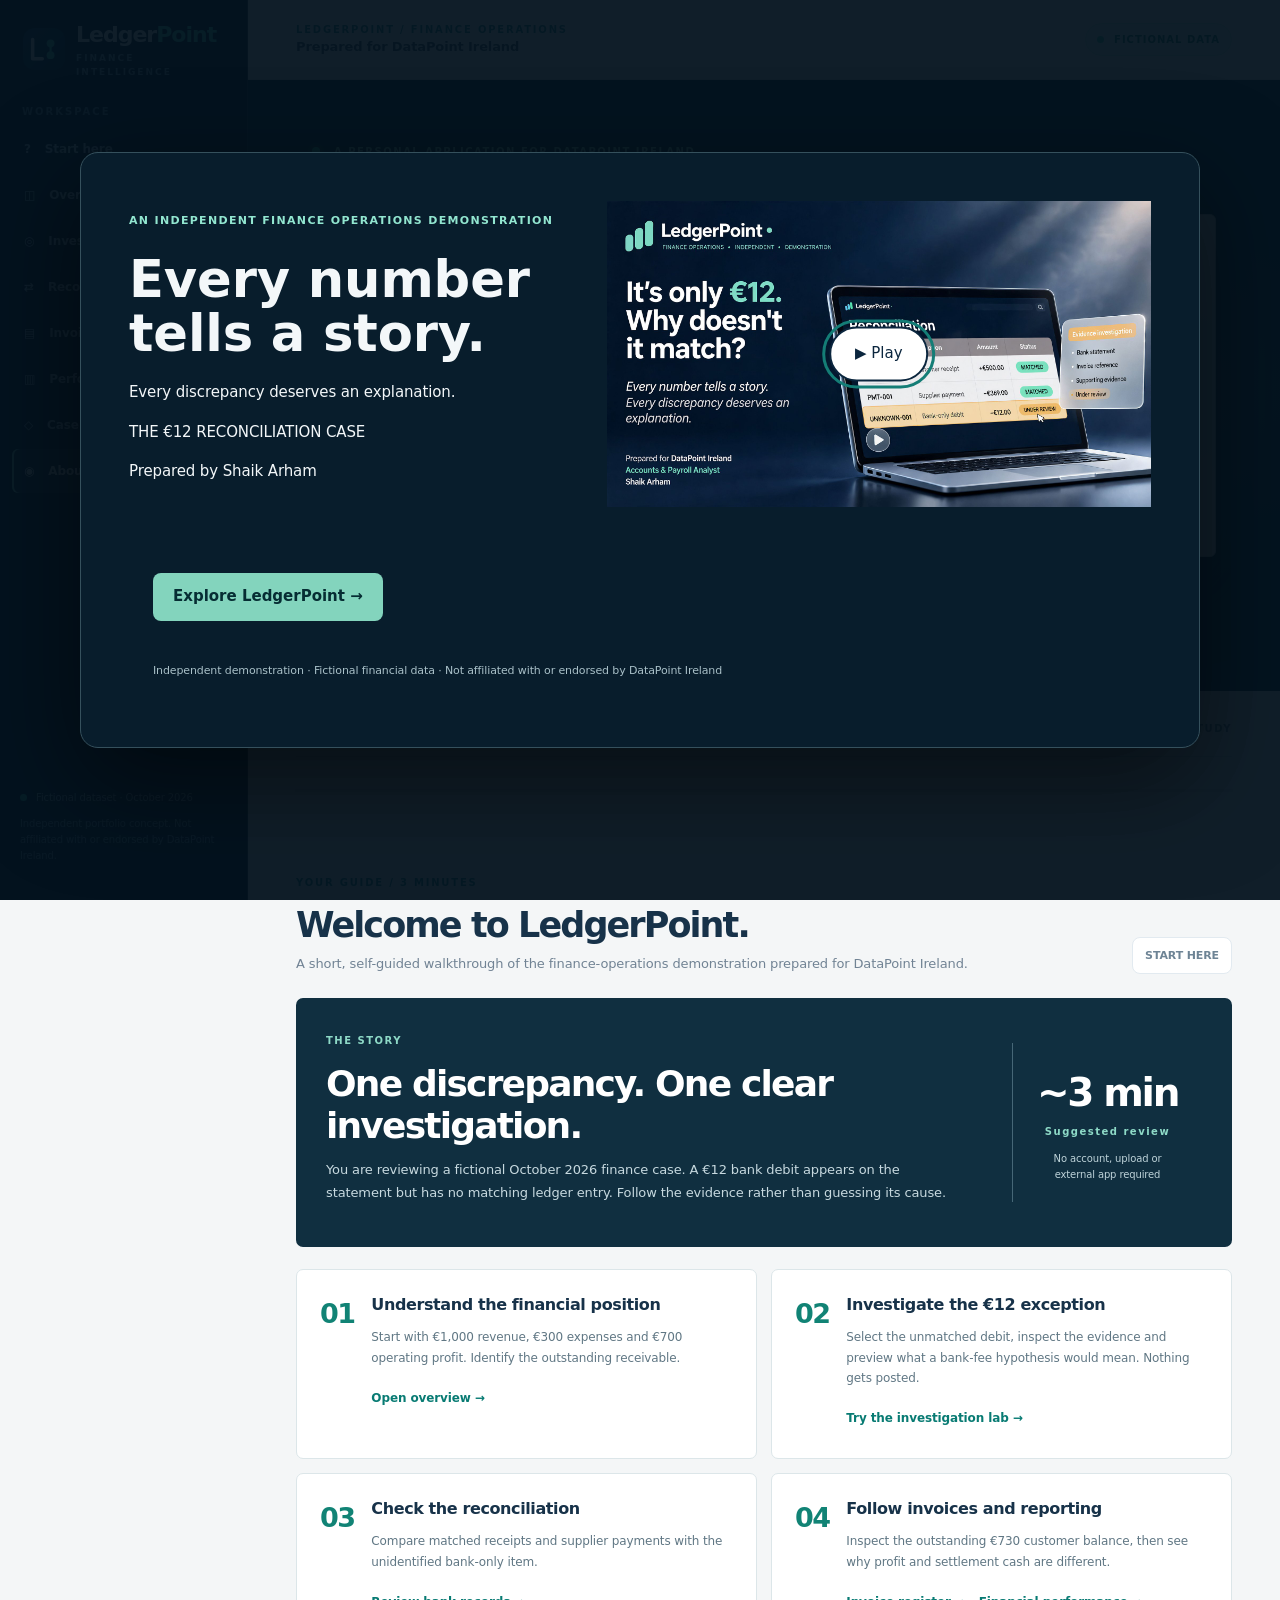
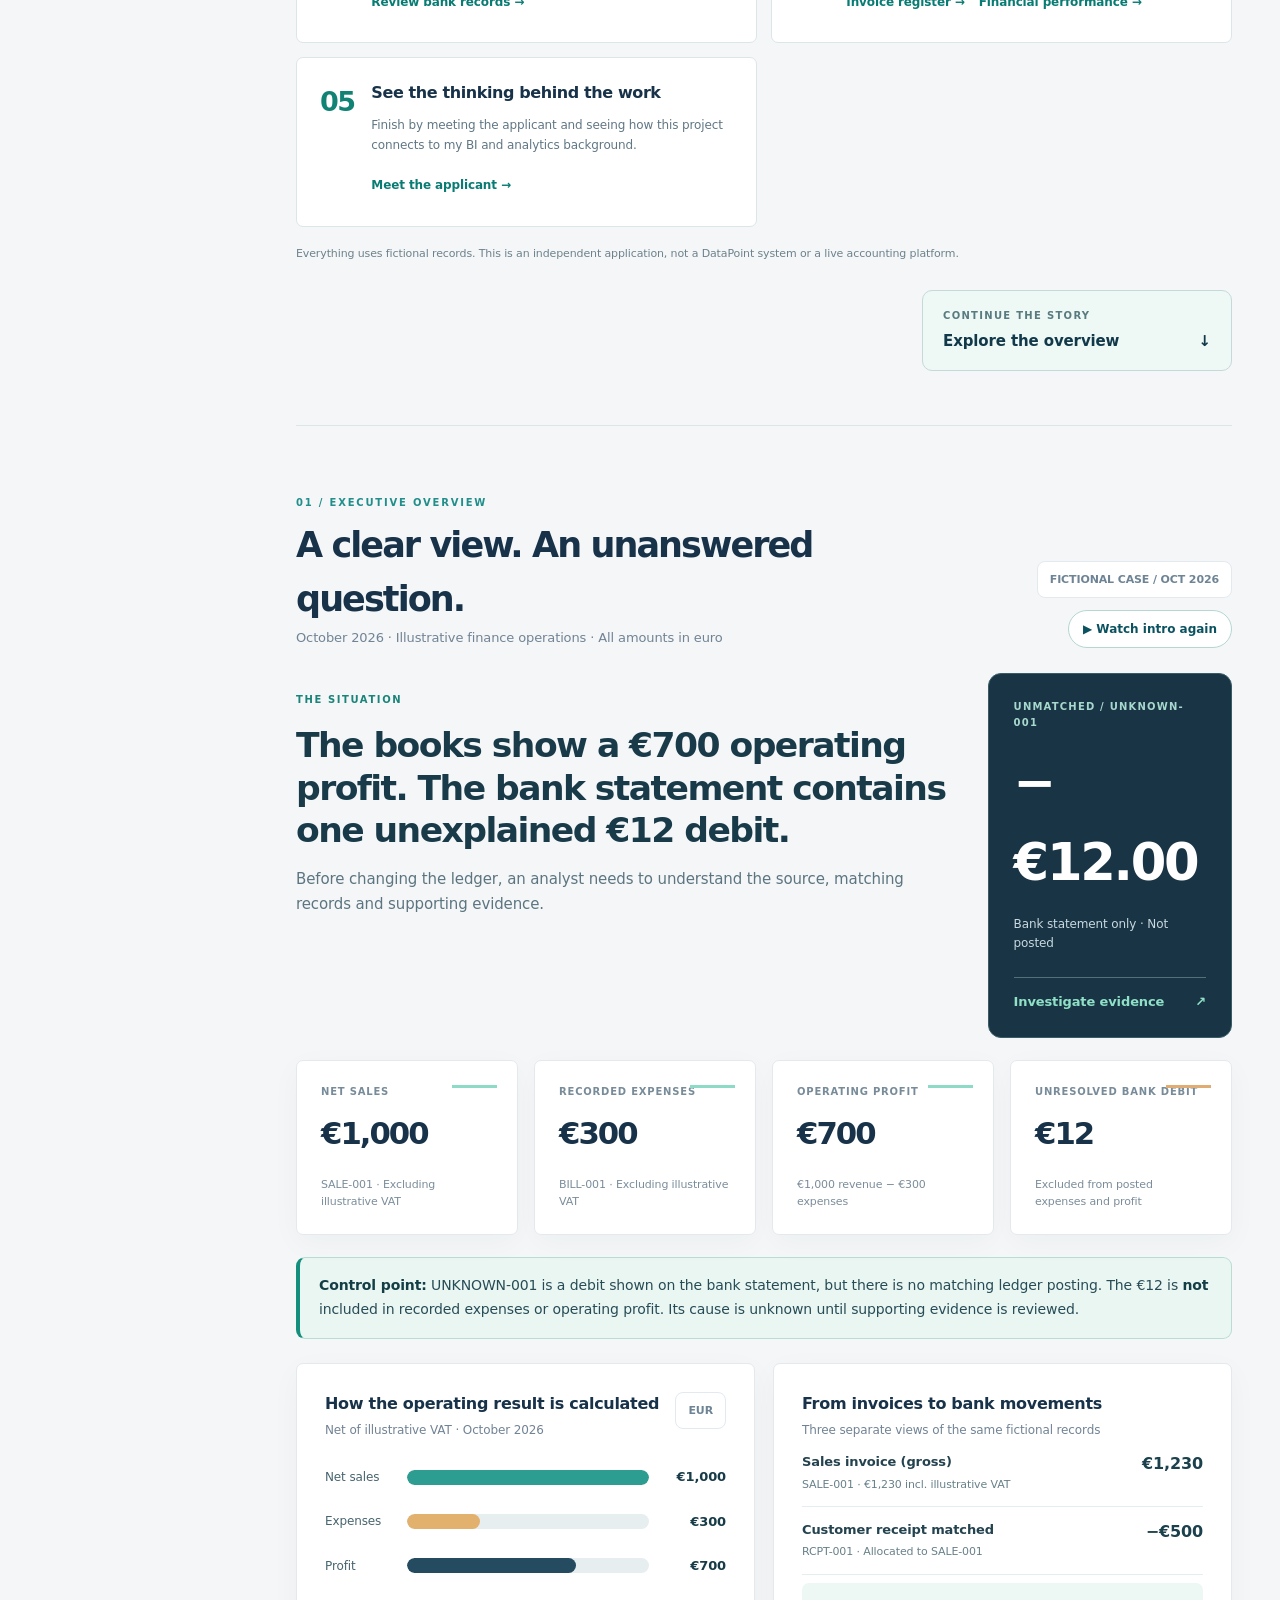
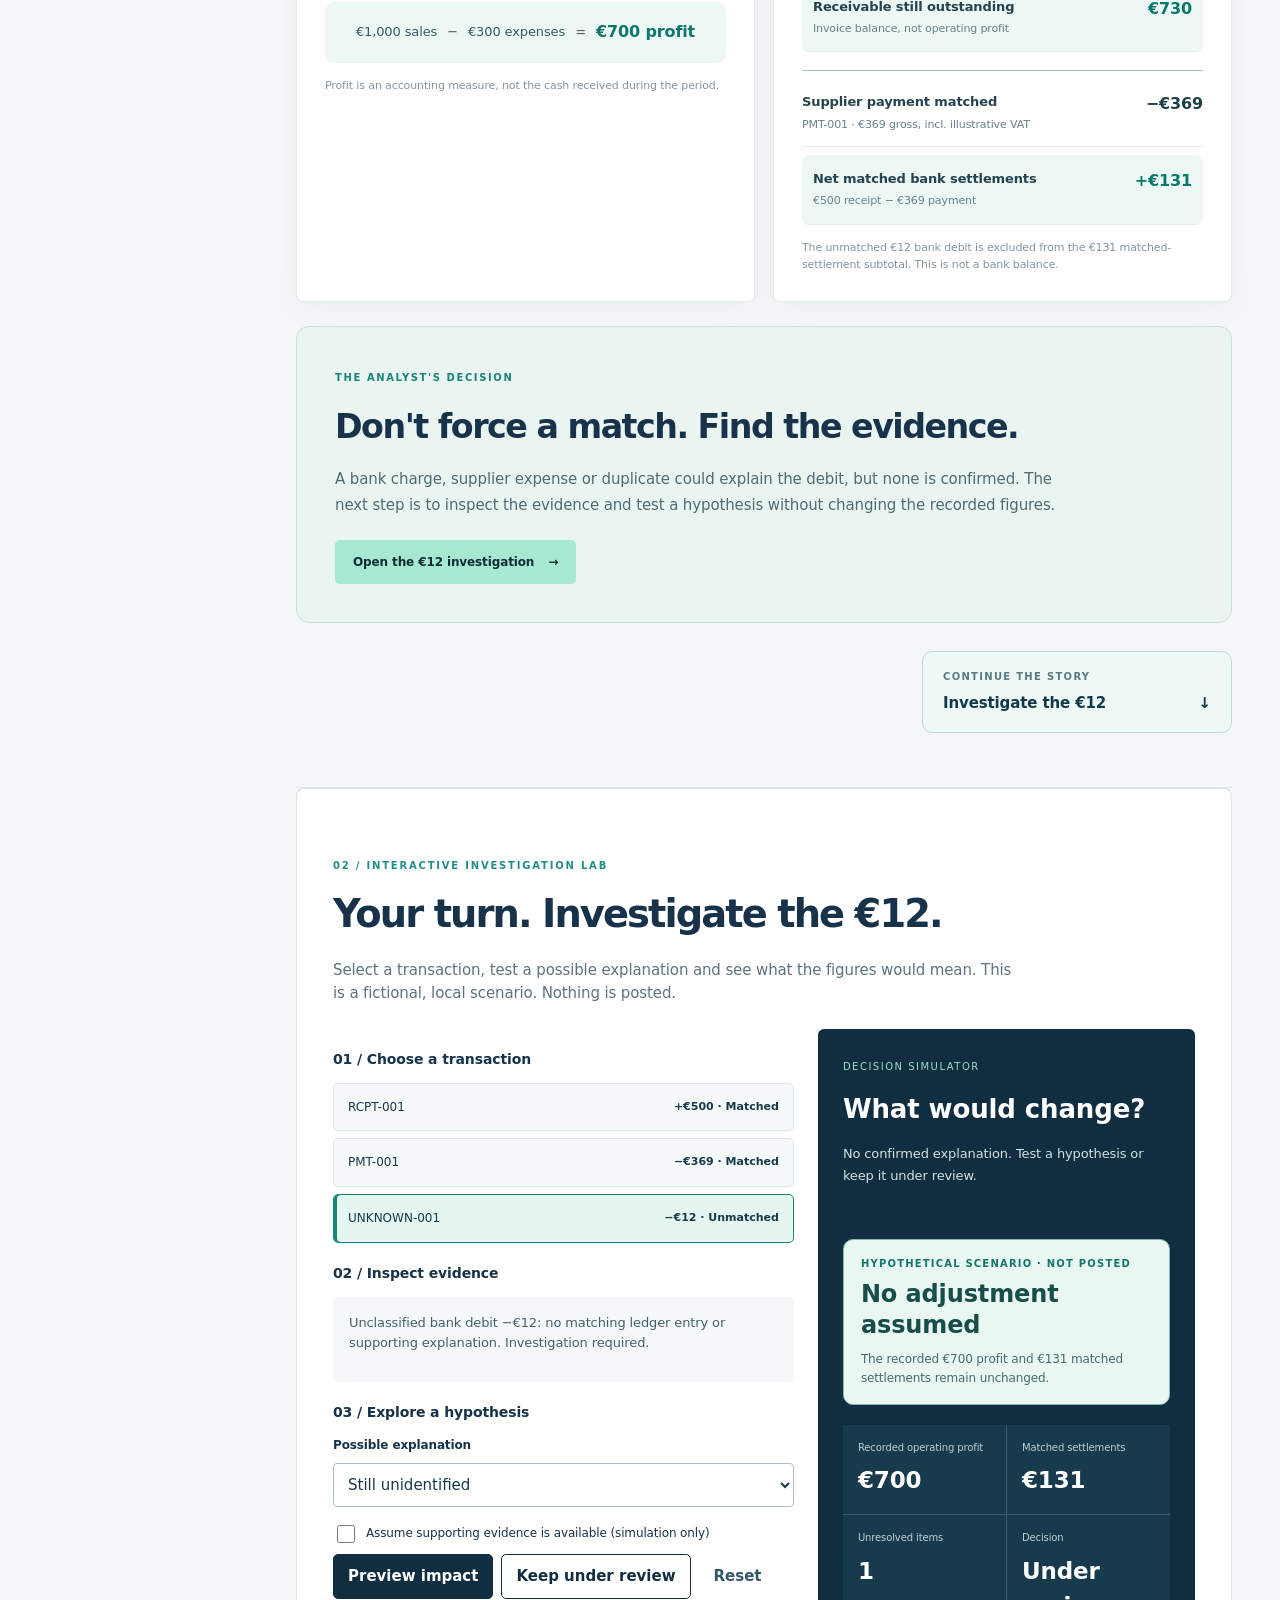
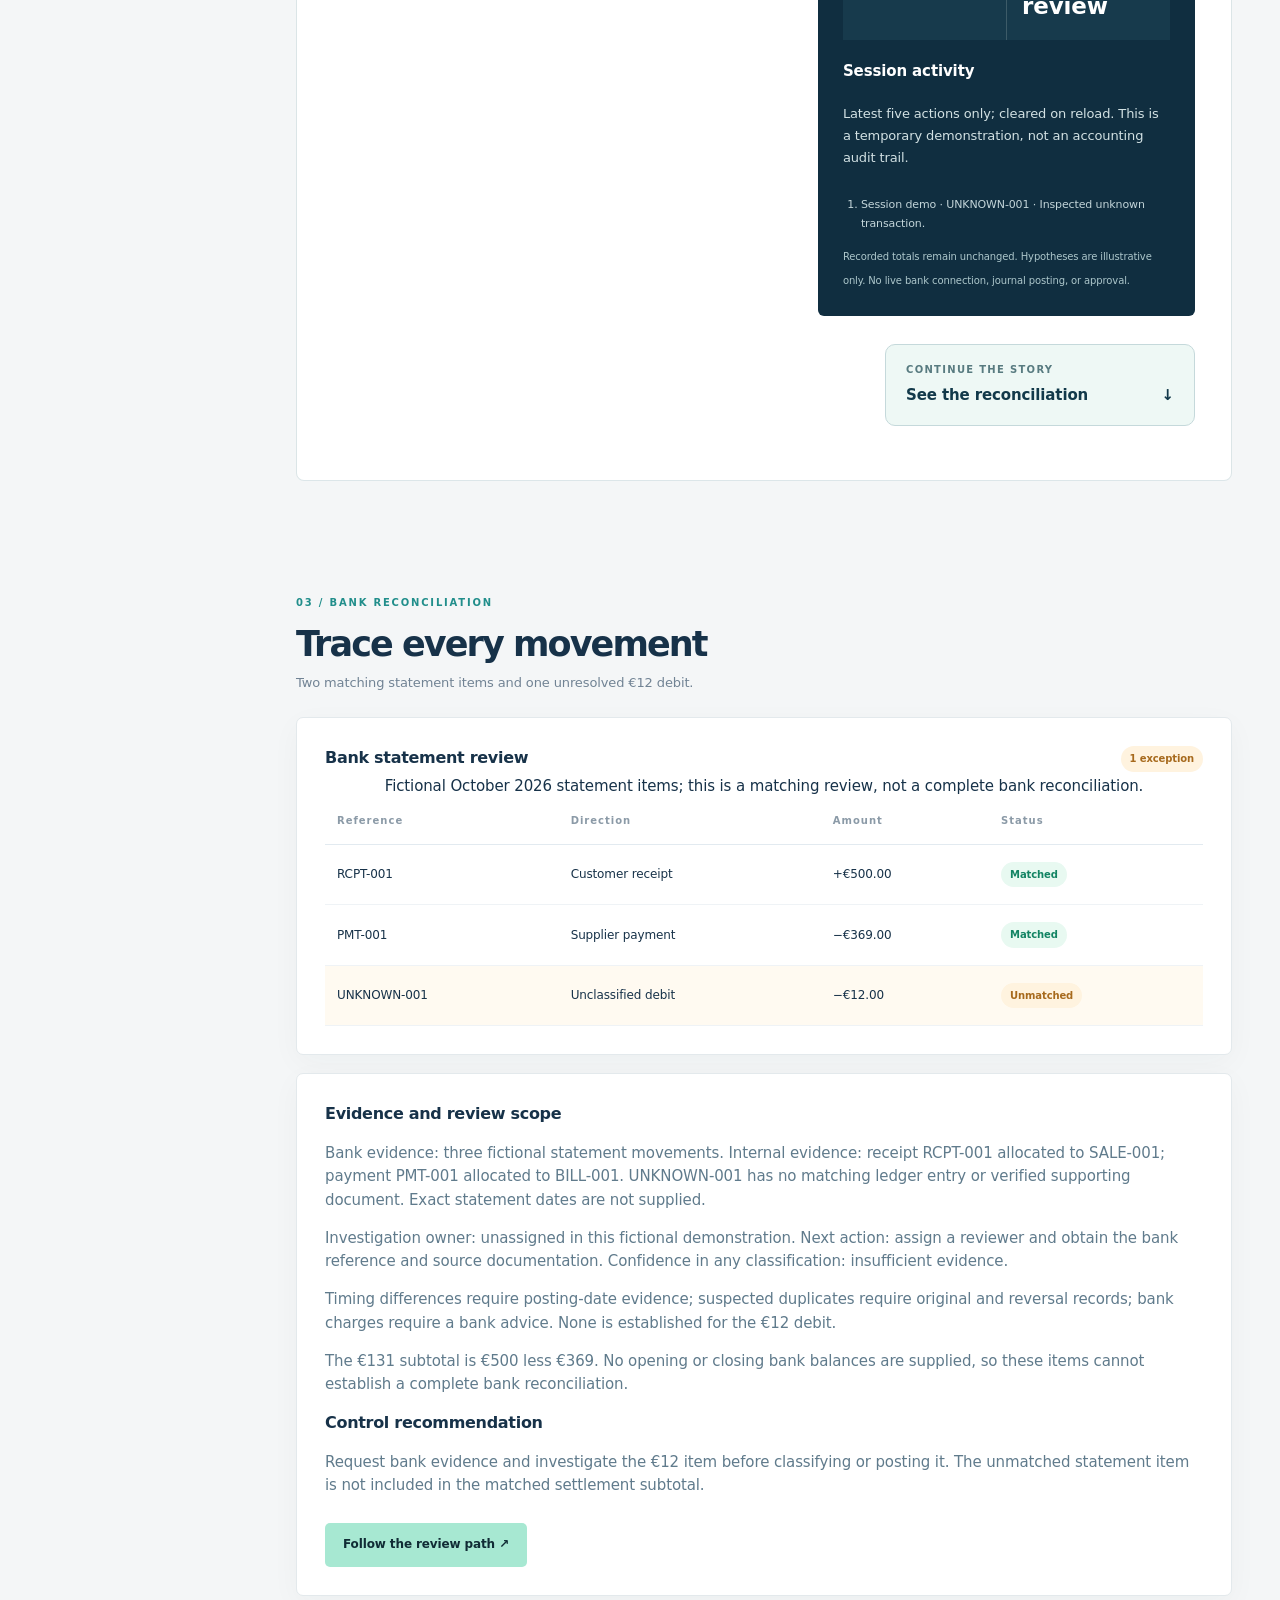
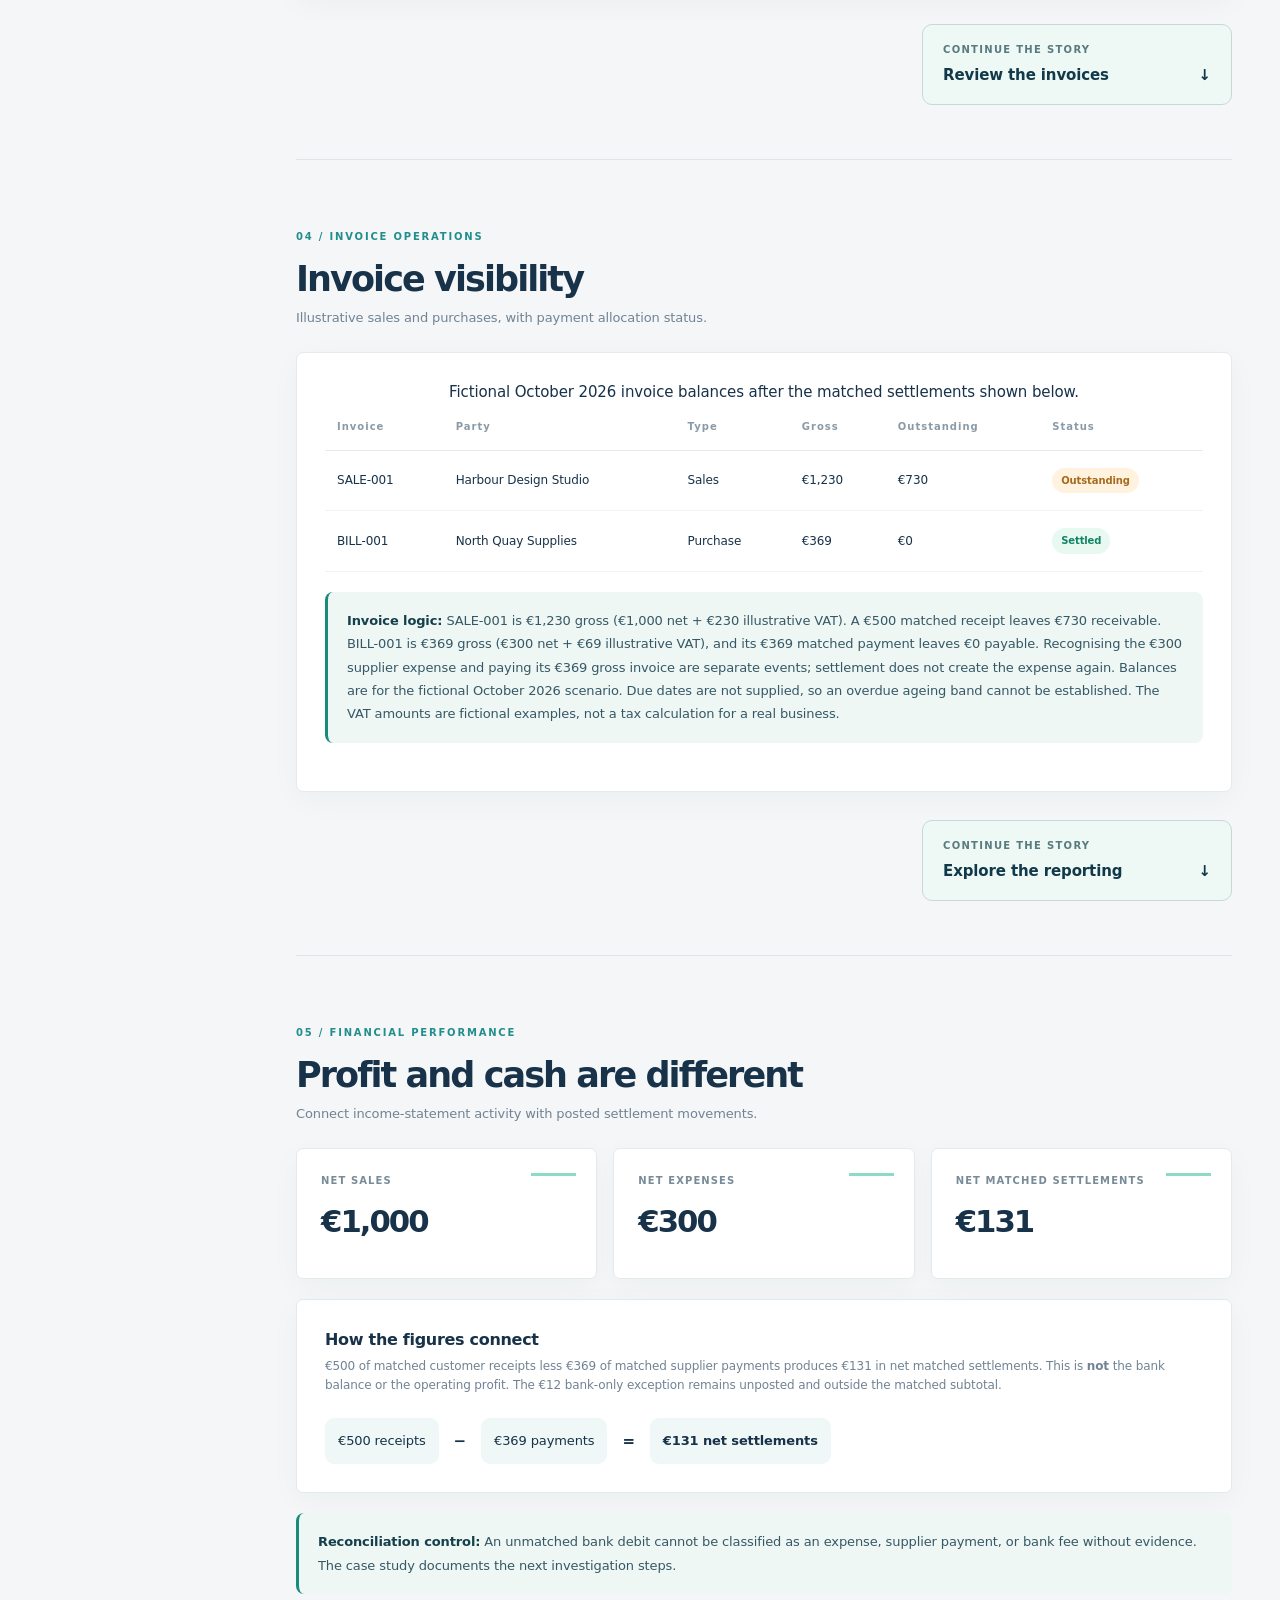
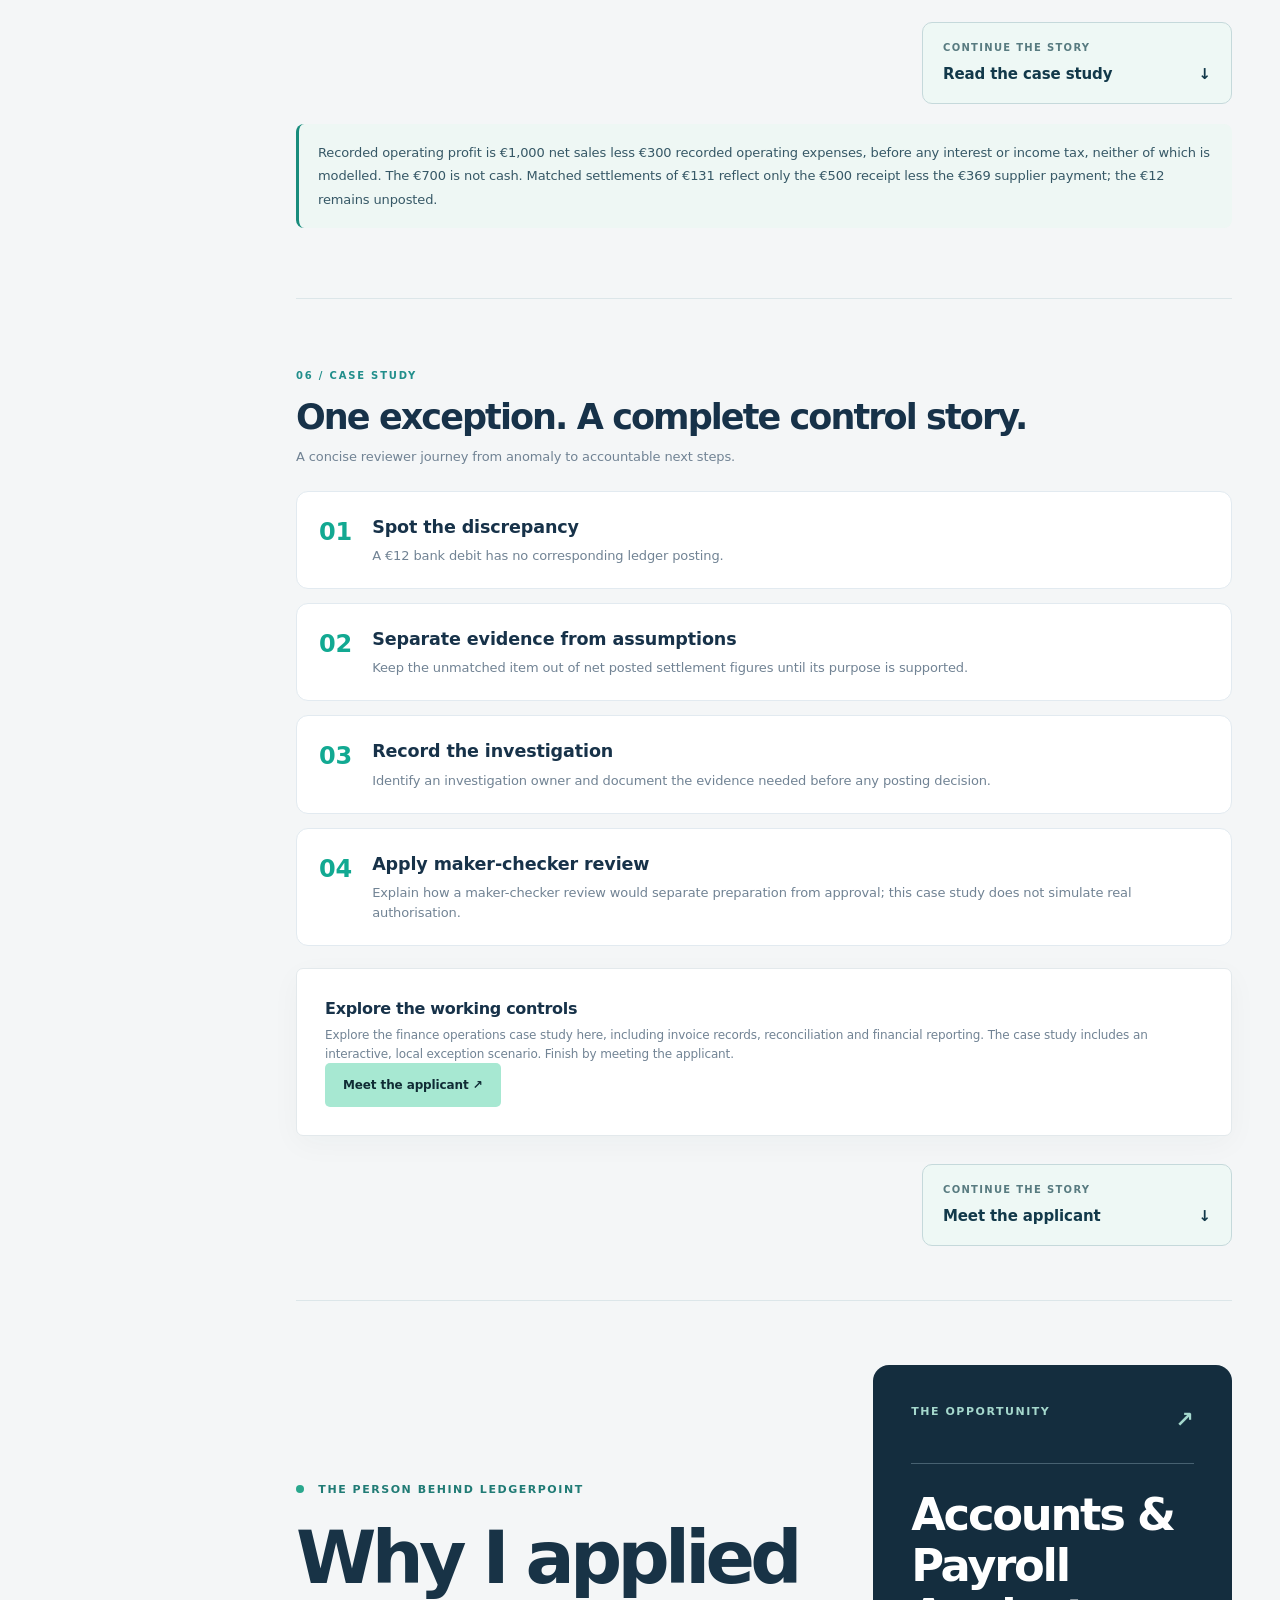
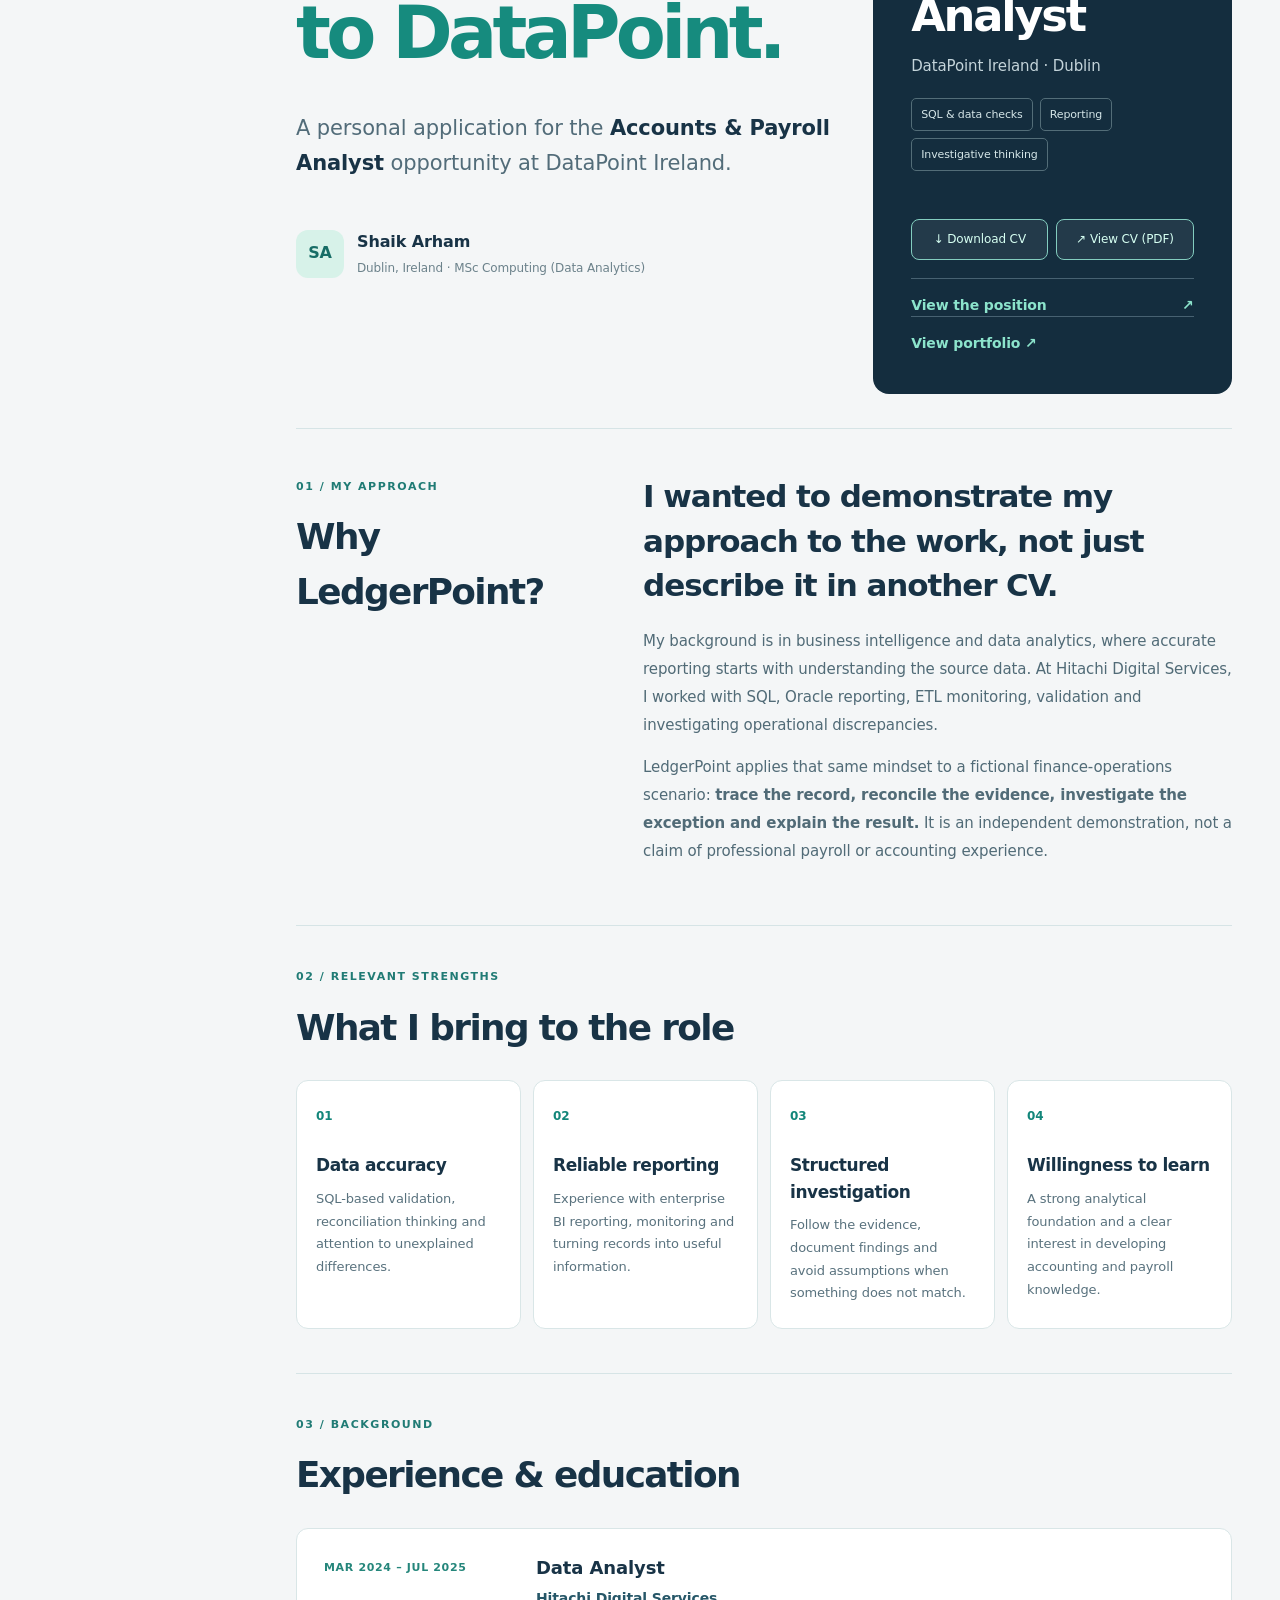
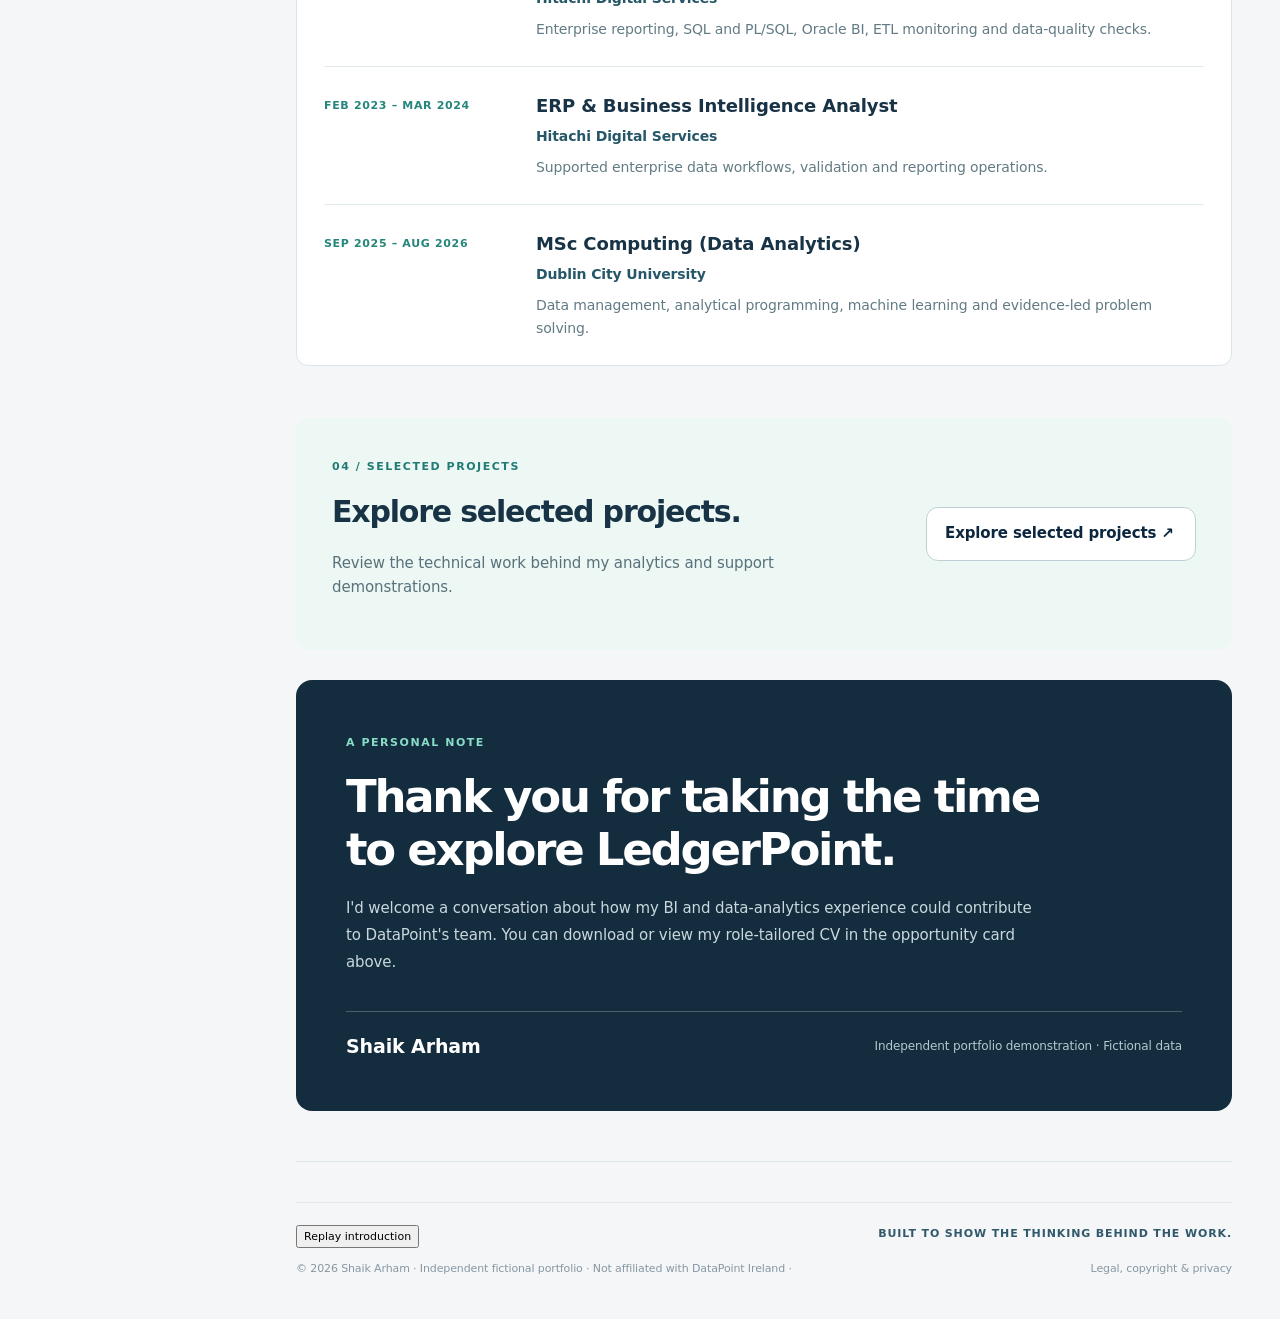
==== commit eacdc92c: "Polish Overview replay, fixed sidebar and compact CV actions" ====
--- a/index.html
+++ b/index.html
@@ -346,7 +346,7 @@
                     in euro
                   </p>
                 </div>
-                <span class="date-pill">FICTIONAL CASE / OCT 2026</span>
+                <div class="overview-header-actions"><span class="date-pill">FICTIONAL CASE / OCT 2026</span><button type="button" class="overview-replay-btn" data-replay-film>▶ Watch intro again</button></div>
               </div>
               <div class="overview-intro">
                 <div>
@@ -979,6 +979,7 @@
                     <span>SQL &amp; data checks</span><span>Reporting</span
                     ><span>Investigative thinking</span>
                   </div>
+                  <div class="role-card-cv-actions"><a href="./assets/Shaik_Arham_Saquib_DataPoint.pdf" download>↓ Download CV</a><a href="./assets/Shaik_Arham_Saquib_DataPoint.pdf" target="_blank" rel="noopener noreferrer">↗ View CV (PDF)</a></div>
                   <a
                     href="https://www.datapoint.ie/accounts-and-payroll-analyst"
                     target="_blank"
@@ -1100,30 +1101,12 @@
                   </div>
                 </div>
               </div>
-              <div class="about-portfolio-strip"><div><span class="about-section-number">04 / SELECTED PROJECTS</span><h3>Explore selected projects.</h3><p>Review the technical work behind my analytics and support demonstrations.</p></div><details class="project-dropdown"><summary>Explore selected projects ↗</summary><div class="project-dropdown-links"><a href="https://github.com/ShaikArham/ledgerpoint-finance-operations" target="_blank" rel="noopener noreferrer">LedgerPoint · Source code ↗</a><a href="https://shaikarham.github.io/opsresolve-ai/" target="_blank" rel="noopener noreferrer">OpsResolve AI · Live project ↗</a><a href="https://shaikarham.github.io/arham-portfolio/" target="_blank" rel="noopener noreferrer">More projects · Portfolio ↗</a></div></details></div><div class="about-cv-panel" id="cv">
-                <div>
-                  <span class="about-section-number"
-                    >05 / CURRICULUM VITAE</span
-                  >
-                  <h3>My original role-tailored CV.</h3>
-                  <p>
-                    Download the supplied CV to review my experience, skills and
-                    education alongside this independent demonstration.
-                  </p>
-                </div>
-                <div class="about-cv-actions"><a href="./assets/Shaik_Arham_Saquib_DataPoint.pdf" download class="btn secondary">Download CV ↓</a>
-                  <a href="./assets/Shaik_Arham_Saquib_DataPoint.pdf" target="_blank" rel="noopener noreferrer" class="btn primary">View CV (PDF)
-                    <span aria-hidden="true">↓</span></a
-                  >
-                </div>
-              </div>
-              <div class="about-final">
+              <div class="about-portfolio-strip"><div><span class="about-section-number">04 / SELECTED PROJECTS</span><h3>Explore selected projects.</h3><p>Review the technical work behind my analytics and support demonstrations.</p></div><details class="project-dropdown"><summary>Explore selected projects ↗</summary><div class="project-dropdown-links"><a href="https://github.com/ShaikArham/ledgerpoint-finance-operations" target="_blank" rel="noopener noreferrer">LedgerPoint · Source code ↗</a><a href="https://shaikarham.github.io/opsresolve-ai/" target="_blank" rel="noopener noreferrer">OpsResolve AI · Live project ↗</a><a href="https://shaikarham.github.io/arham-portfolio/" target="_blank" rel="noopener noreferrer">More projects · Portfolio ↗</a></div></details></div><div class="about-final">
                 <span class="about-section-number">A PERSONAL NOTE</span>
                 <h3>Thank you for taking the time to explore LedgerPoint.</h3>
                 <p>
                   I'd welcome a conversation about how my BI and data-analytics
-                  experience could contribute to DataPoint's team. My original
-                  role-tailored CV is available to download above.
+                  experience could contribute to DataPoint's team. You can download or view my role-tailored CV in the opportunity card above.
                 </p>
                 <div class="about-final-bottom">
                   <span class="about-signoff">Shaik Arham</span
--- a/styles.css
+++ b/styles.css
@@ -4015,3 +4015,13 @@
 @media (prefers-reduced-motion: reduce) {
   .film-gate.film-exiting, #app-shell.app-revealing {animation:none!important;transition:none!important}
 }
+
+/* Review polish: compact replay and accessible fixed desktop navigation */
+.overview-header-actions{display:flex;align-items:center;gap:12px;flex-wrap:wrap;justify-content:flex-end}
+.overview-replay-btn{border:1px solid #b5d6d2;background:#fff;color:#0b5260;border-radius:999px;padding:9px 14px;font-size:12px;font-weight:750;cursor:pointer}
+.overview-replay-btn:hover{background:#e8f7f4}
+.role-card-cv-actions{display:flex;flex-wrap:wrap;gap:8px;margin:18px 0}
+.role-card-cv-actions a{display:inline-flex!important;align-items:center;justify-content:center;flex:1 1 130px;padding:10px 12px!important;border:1px solid #83cdbf!important;border-radius:8px;color:#d6fff2!important;background:#ffffff10!important;font-size:12px!important;text-decoration:none!important}
+.role-card-cv-actions a:hover{background:#ffffff22!important}
+@media(min-width:769px){.sidebar{overflow:visible!important;position:sticky;top:0;height:100vh;padding:18px 12px}.sidebar .nav-label{margin:24px 10px 8px}.sidebar nav{gap:2px;overflow:visible!important;max-height:none!important}.sidebar .nav-link{padding:9px 12px;font-size:12px}.sidebar .side-bottom{padding:8px;font-size:10px}.sidebar::-webkit-scrollbar,.sidebar nav::-webkit-scrollbar{display:none}}
+@media(max-width:768px){.overview-header-actions{justify-content:flex-start}.overview-replay-btn{min-height:44px}}
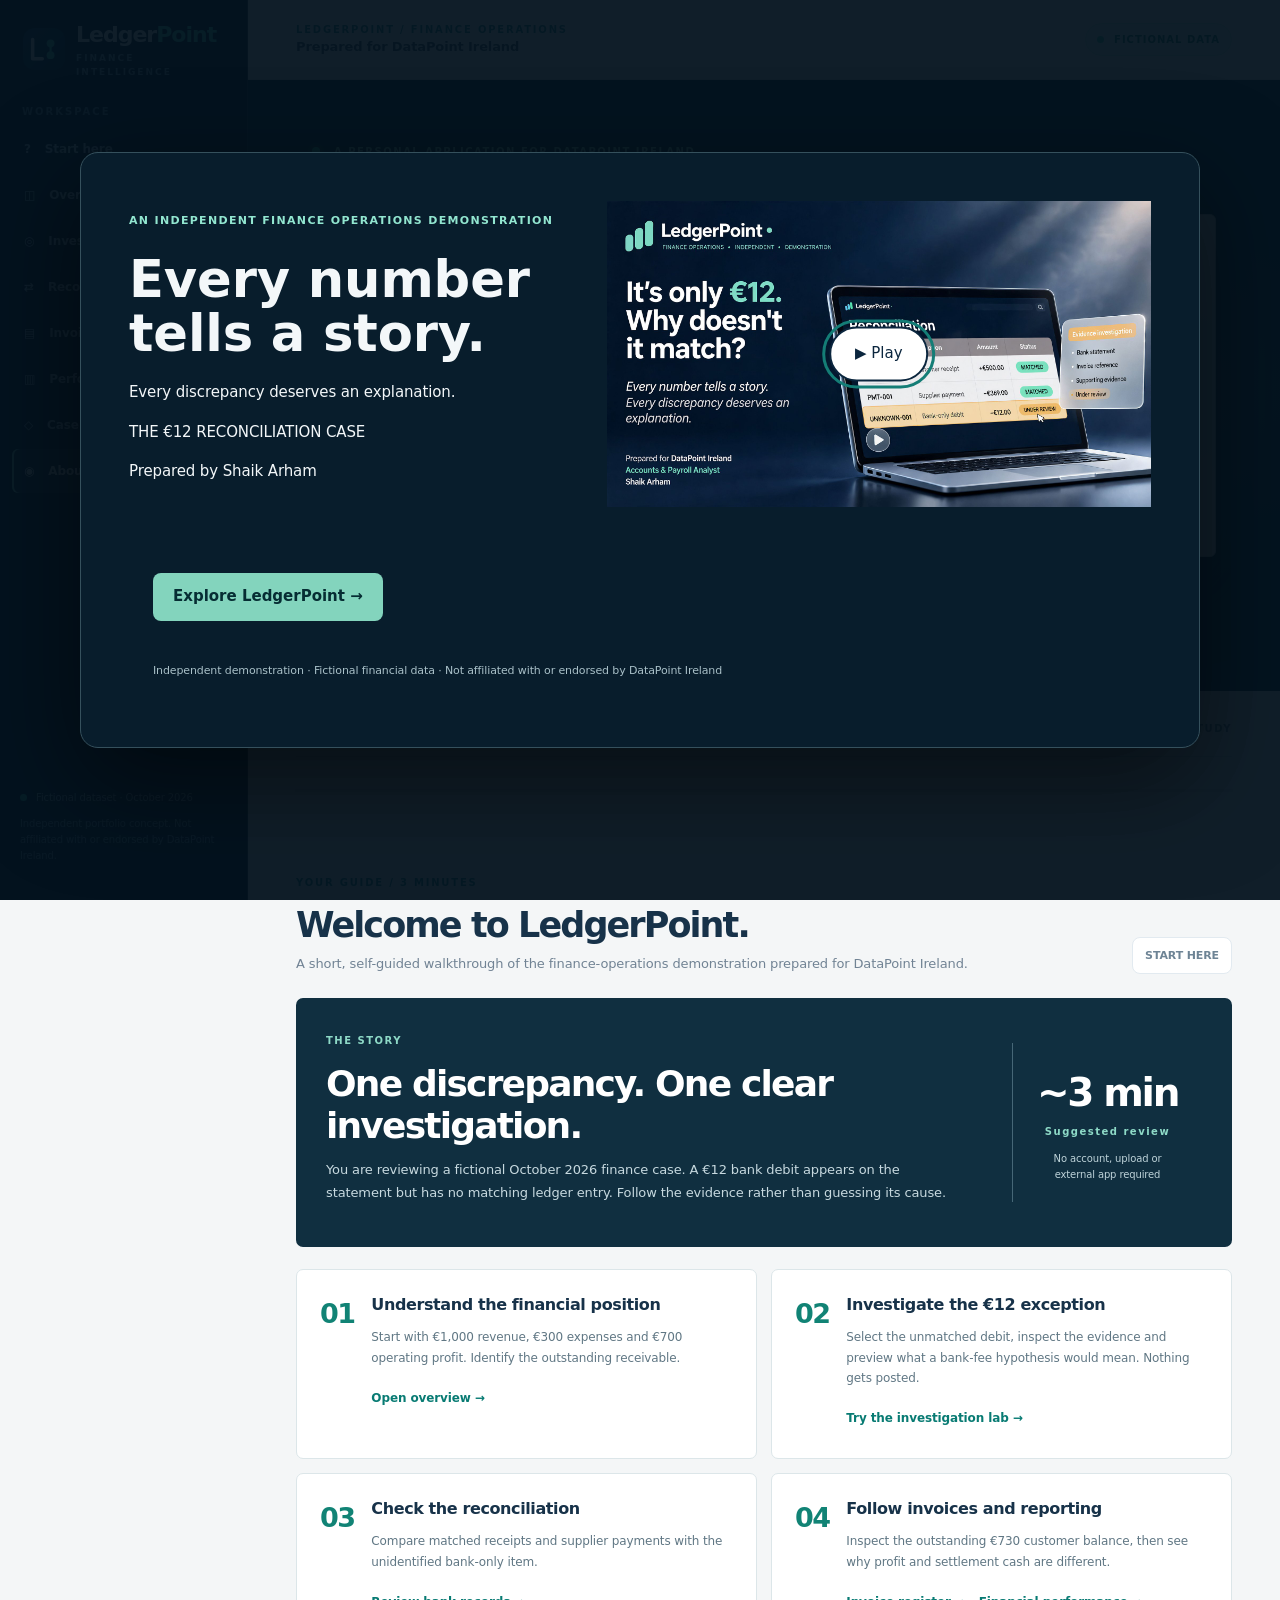
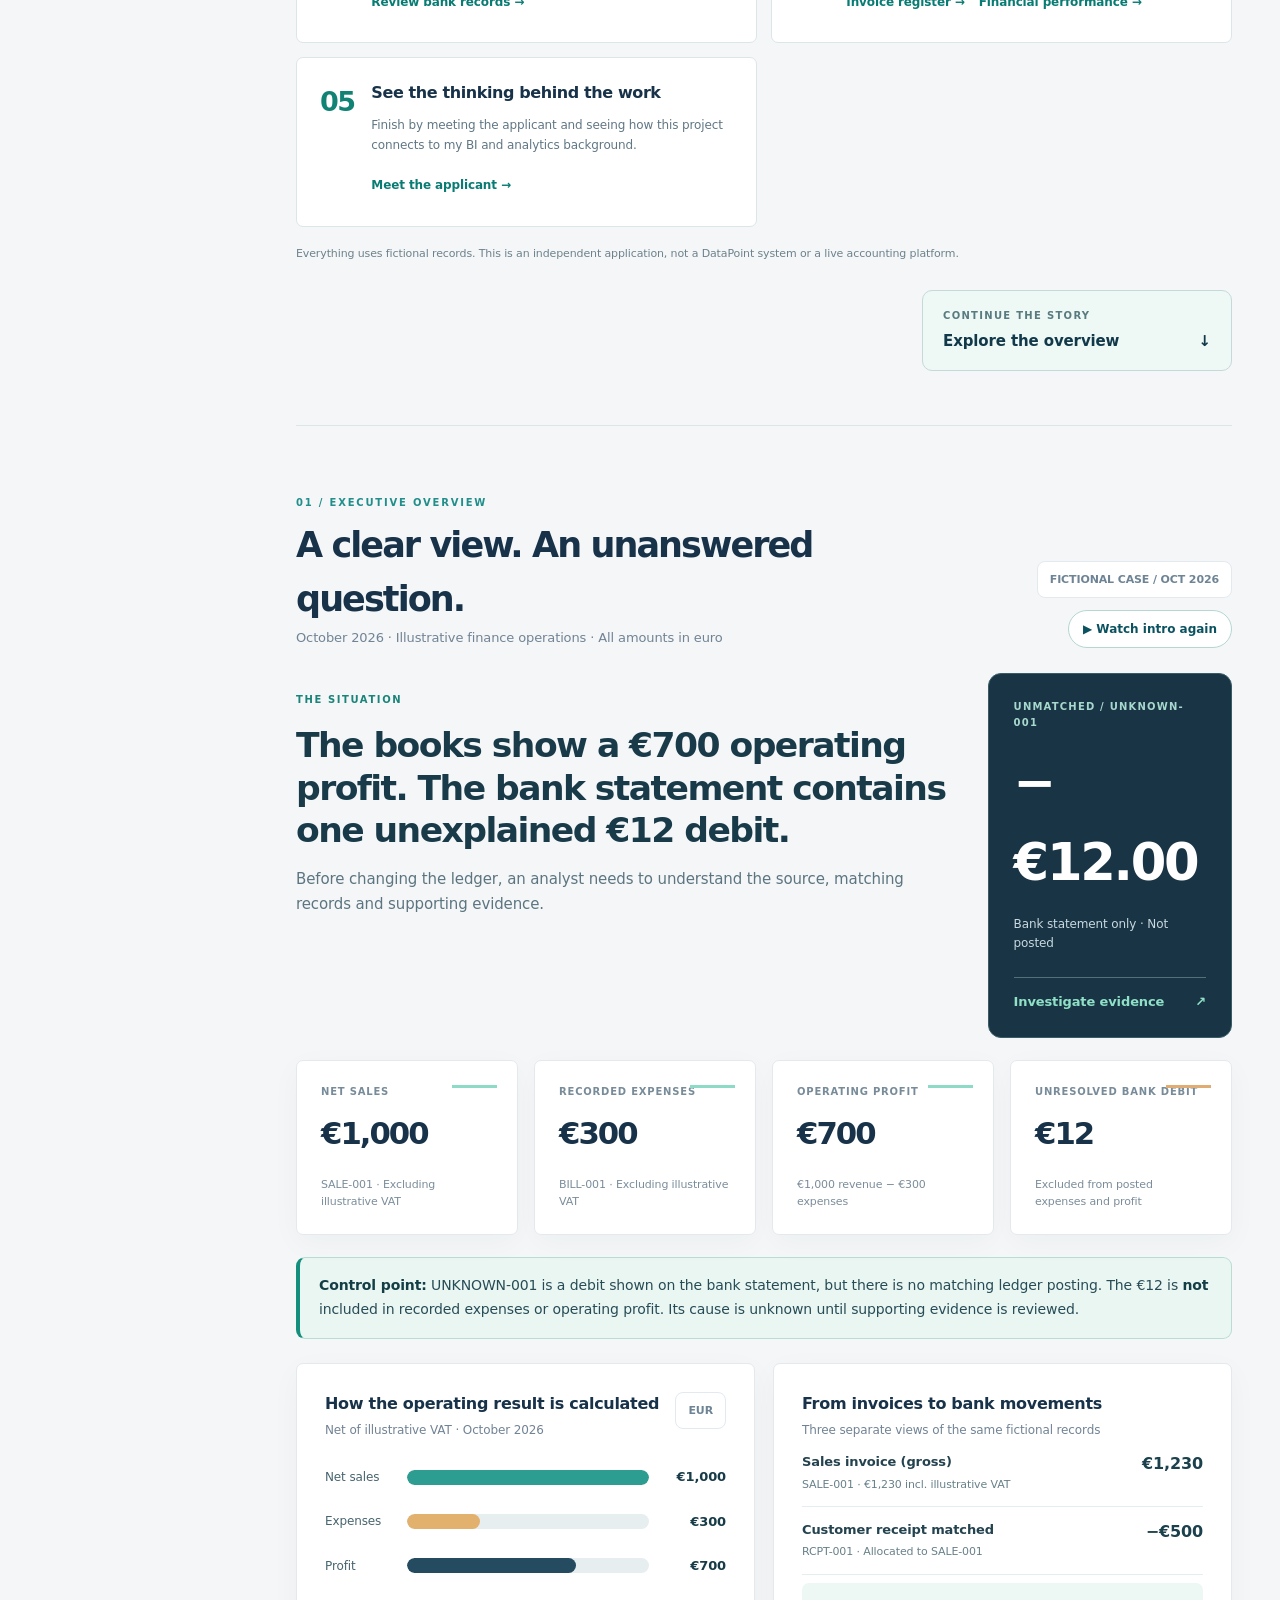
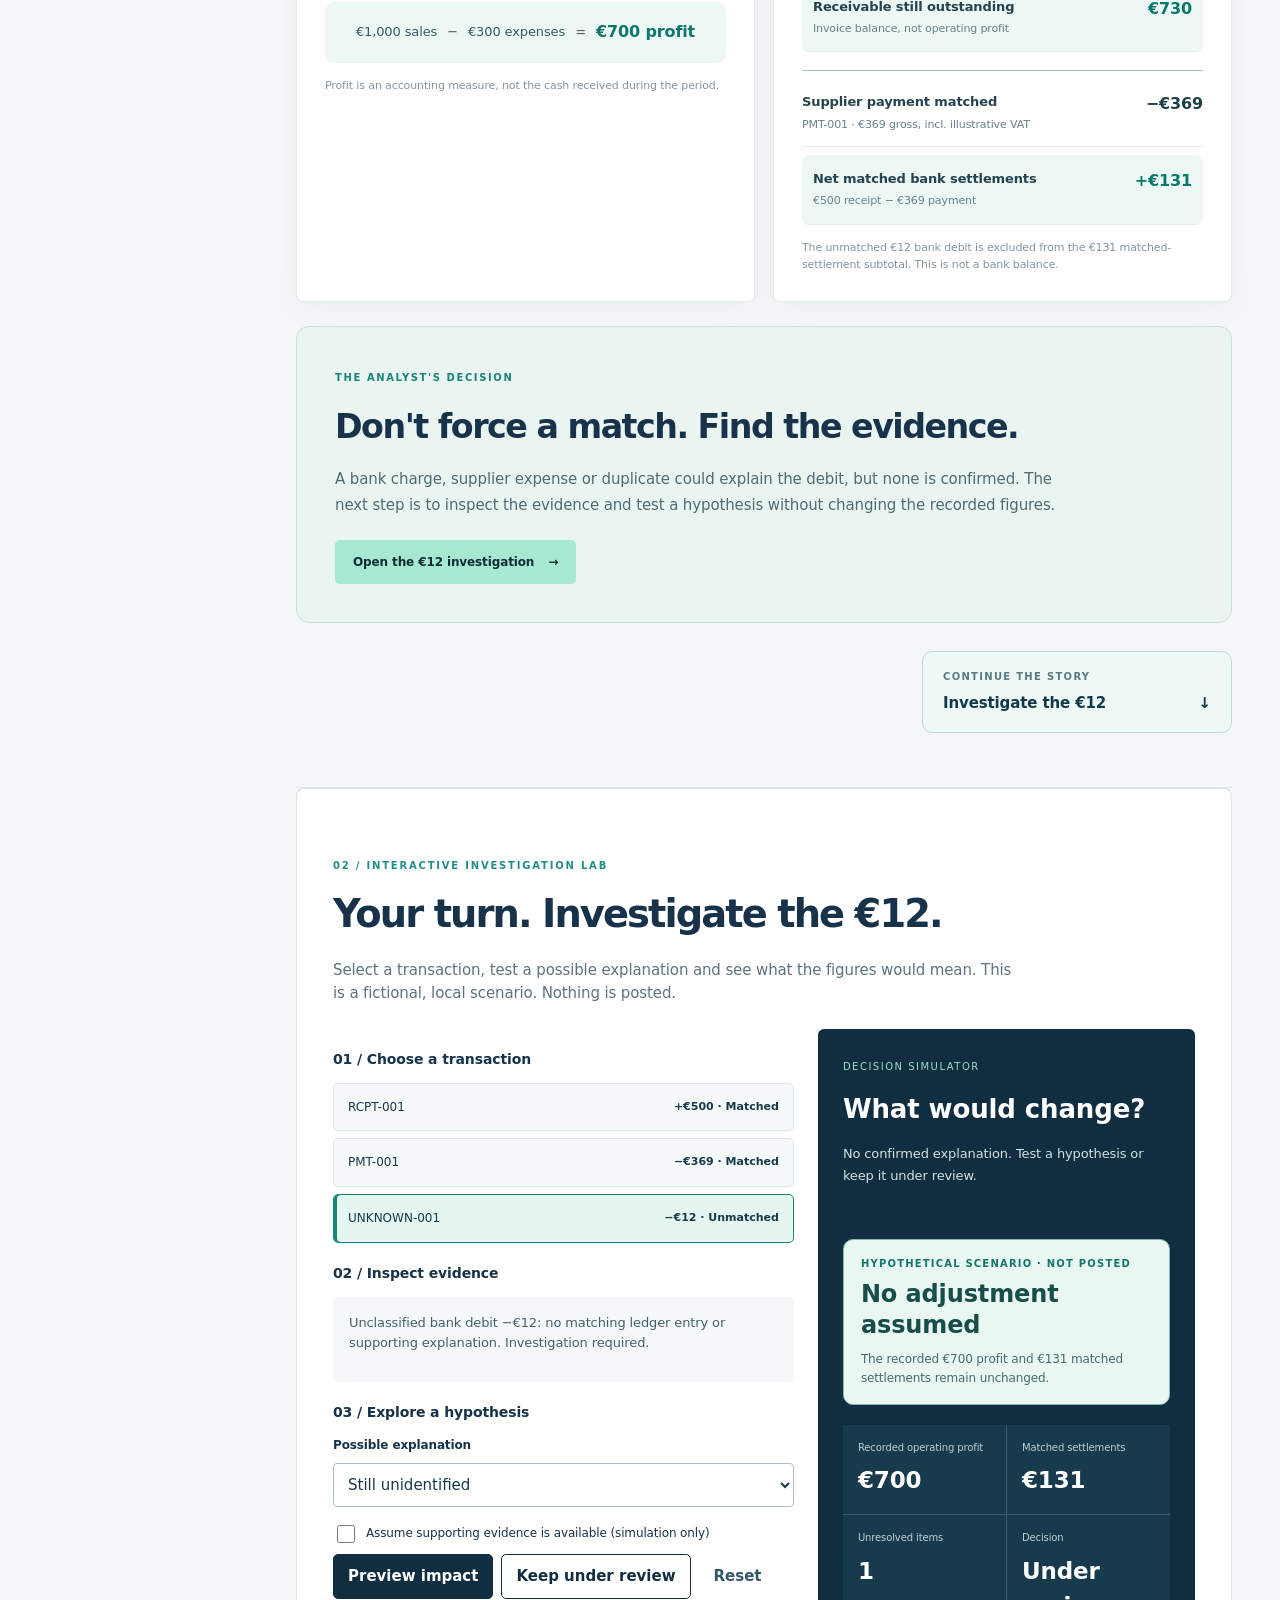
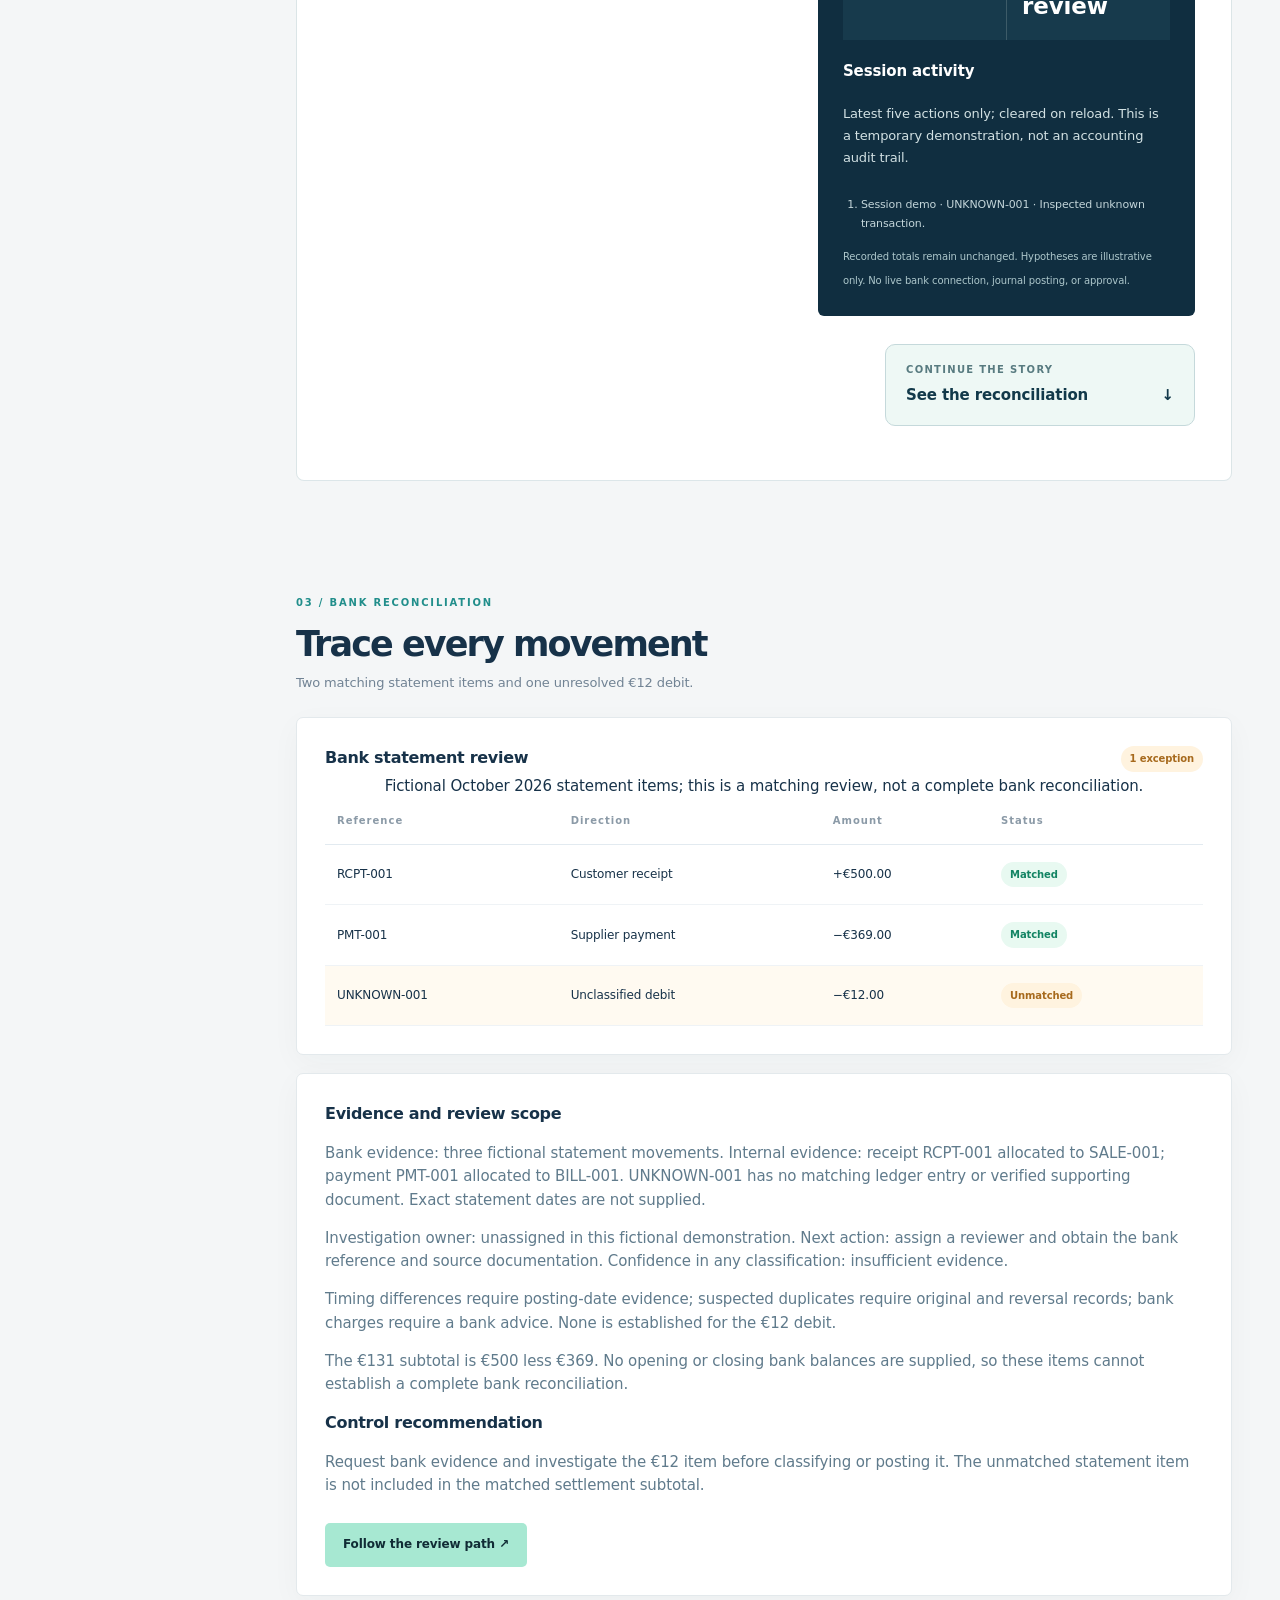
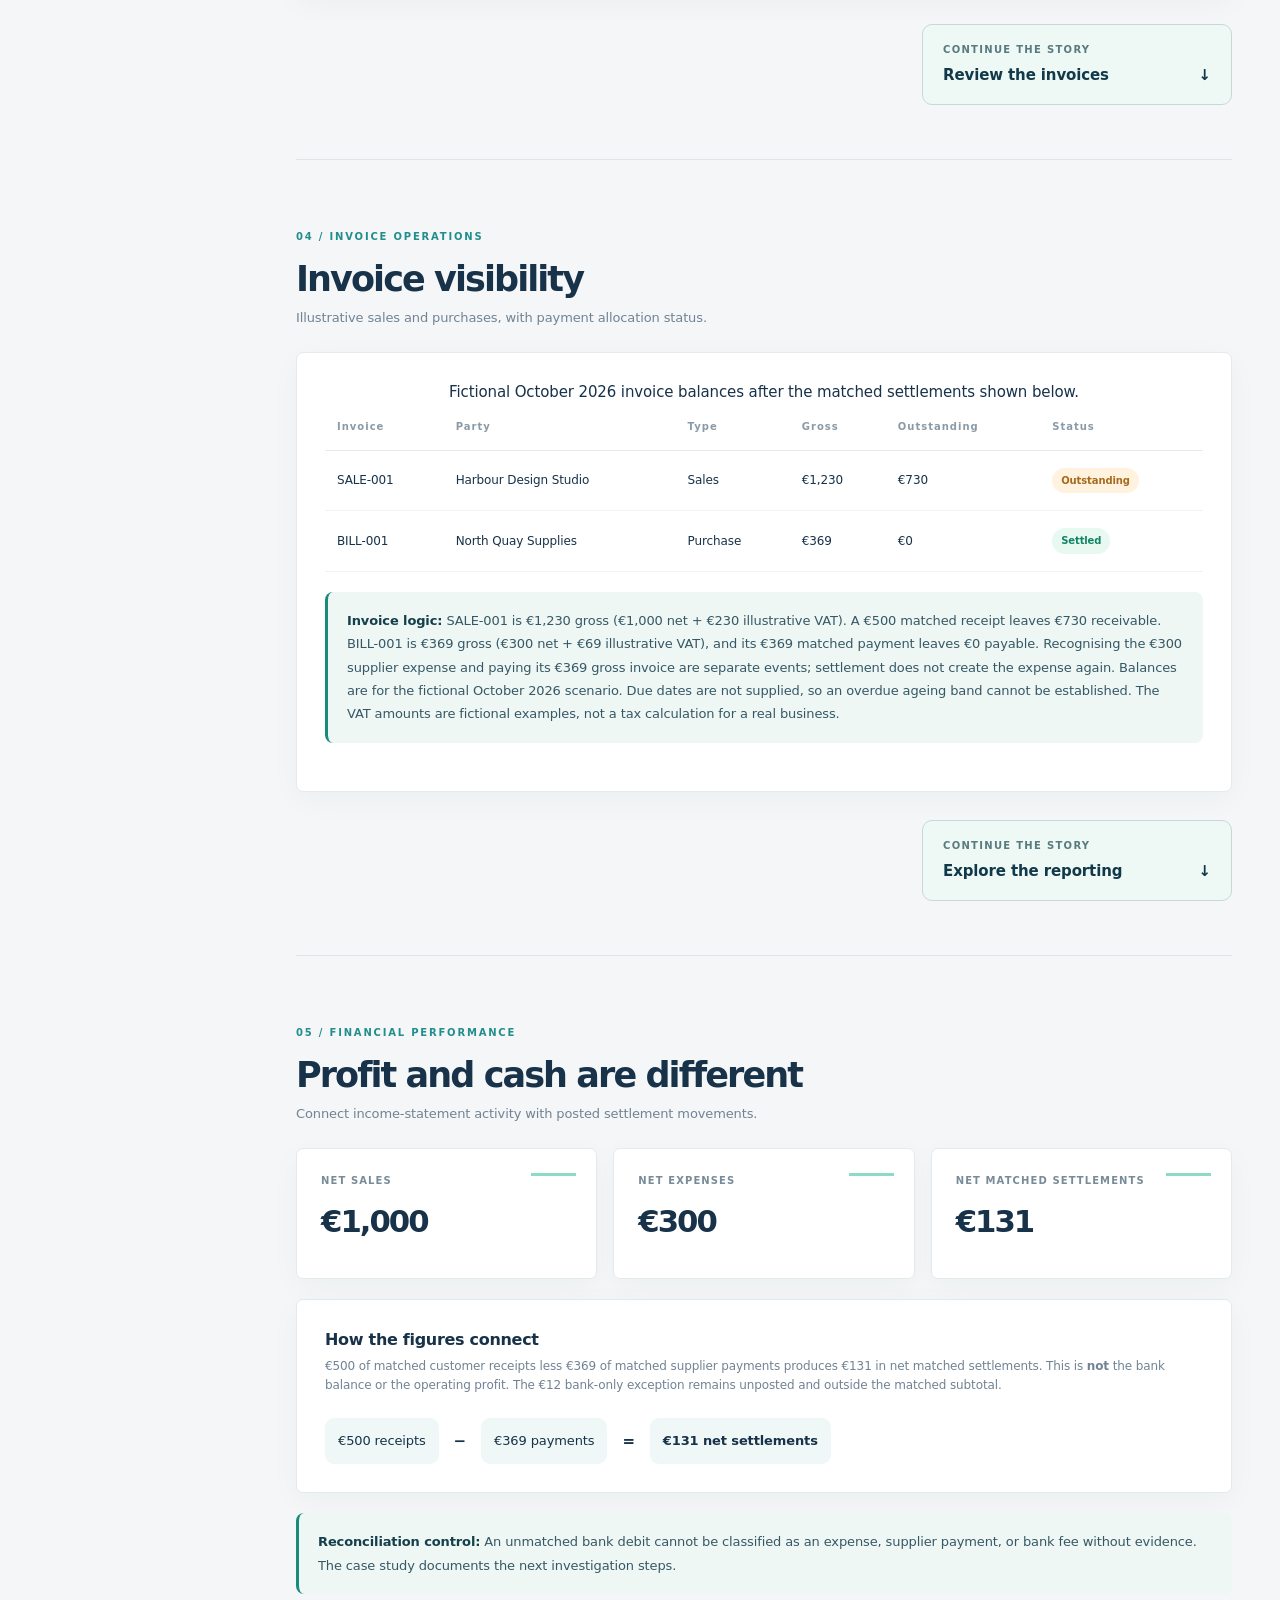
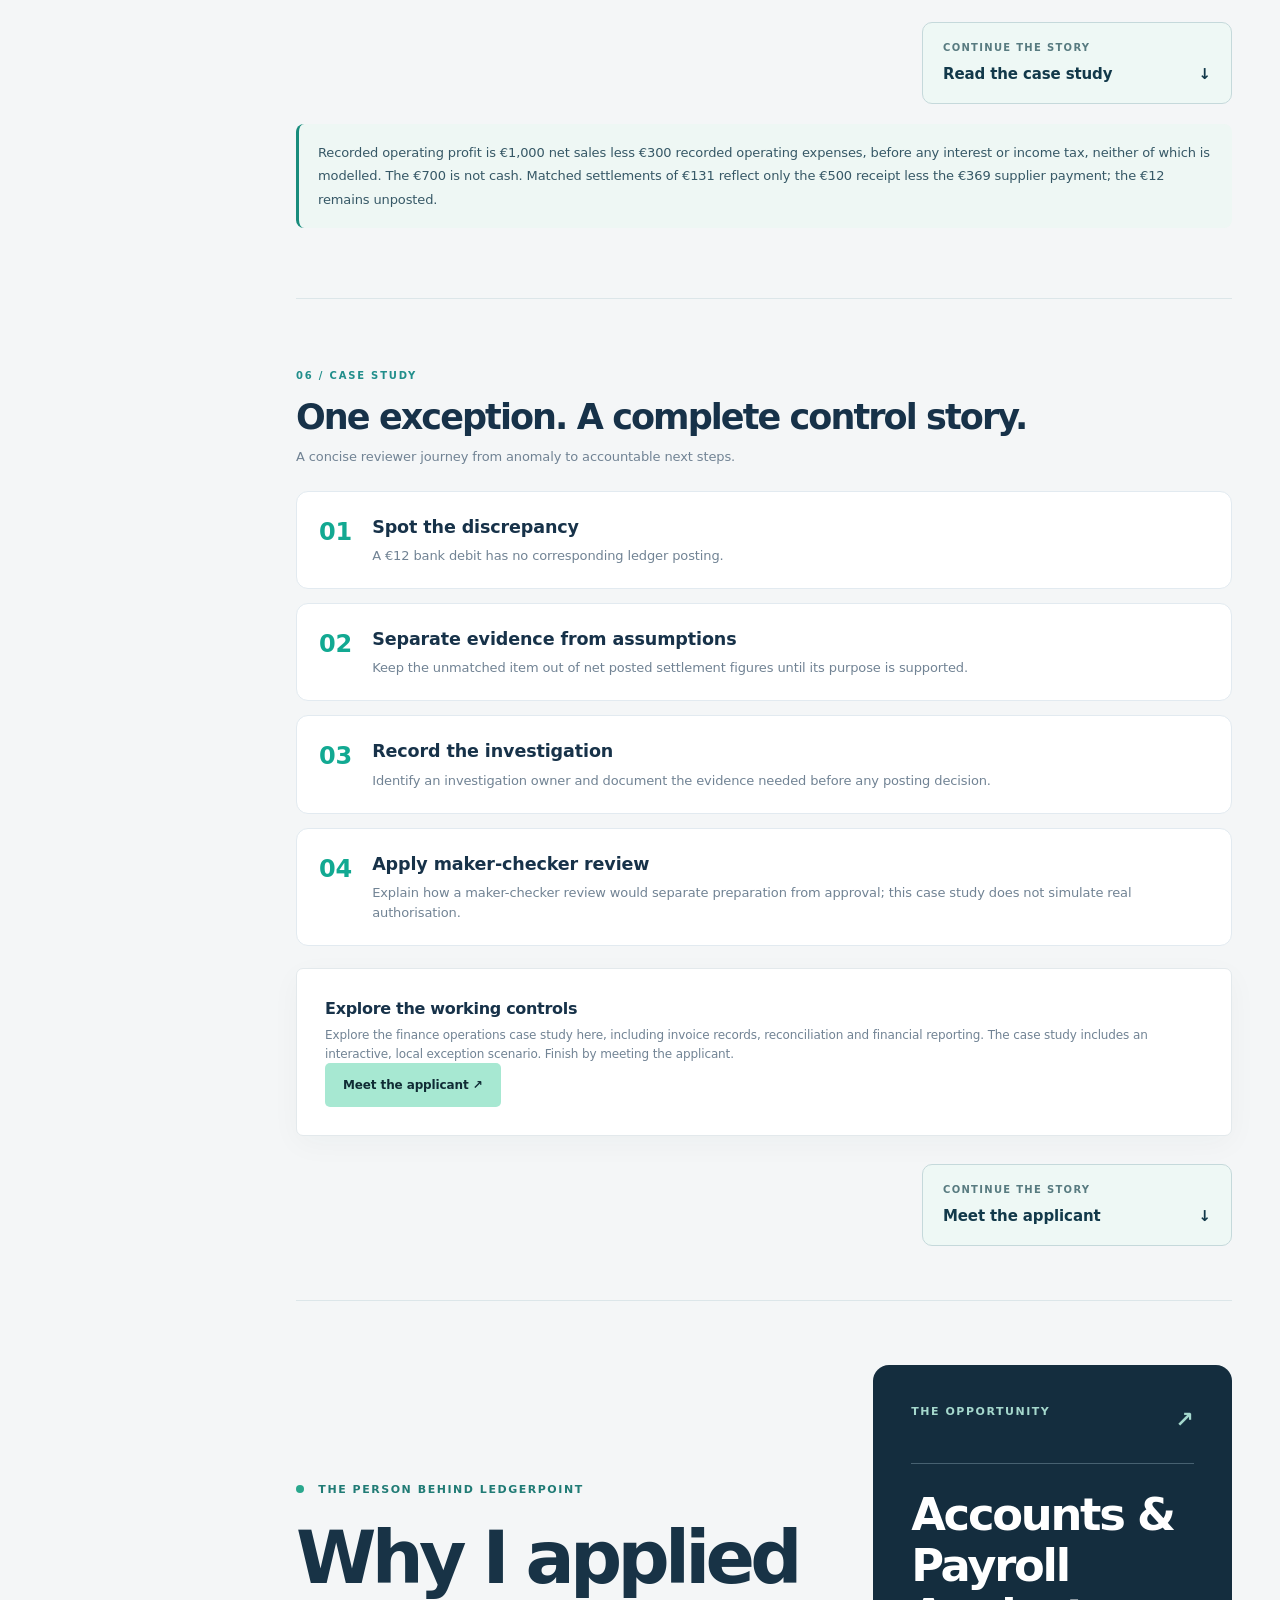
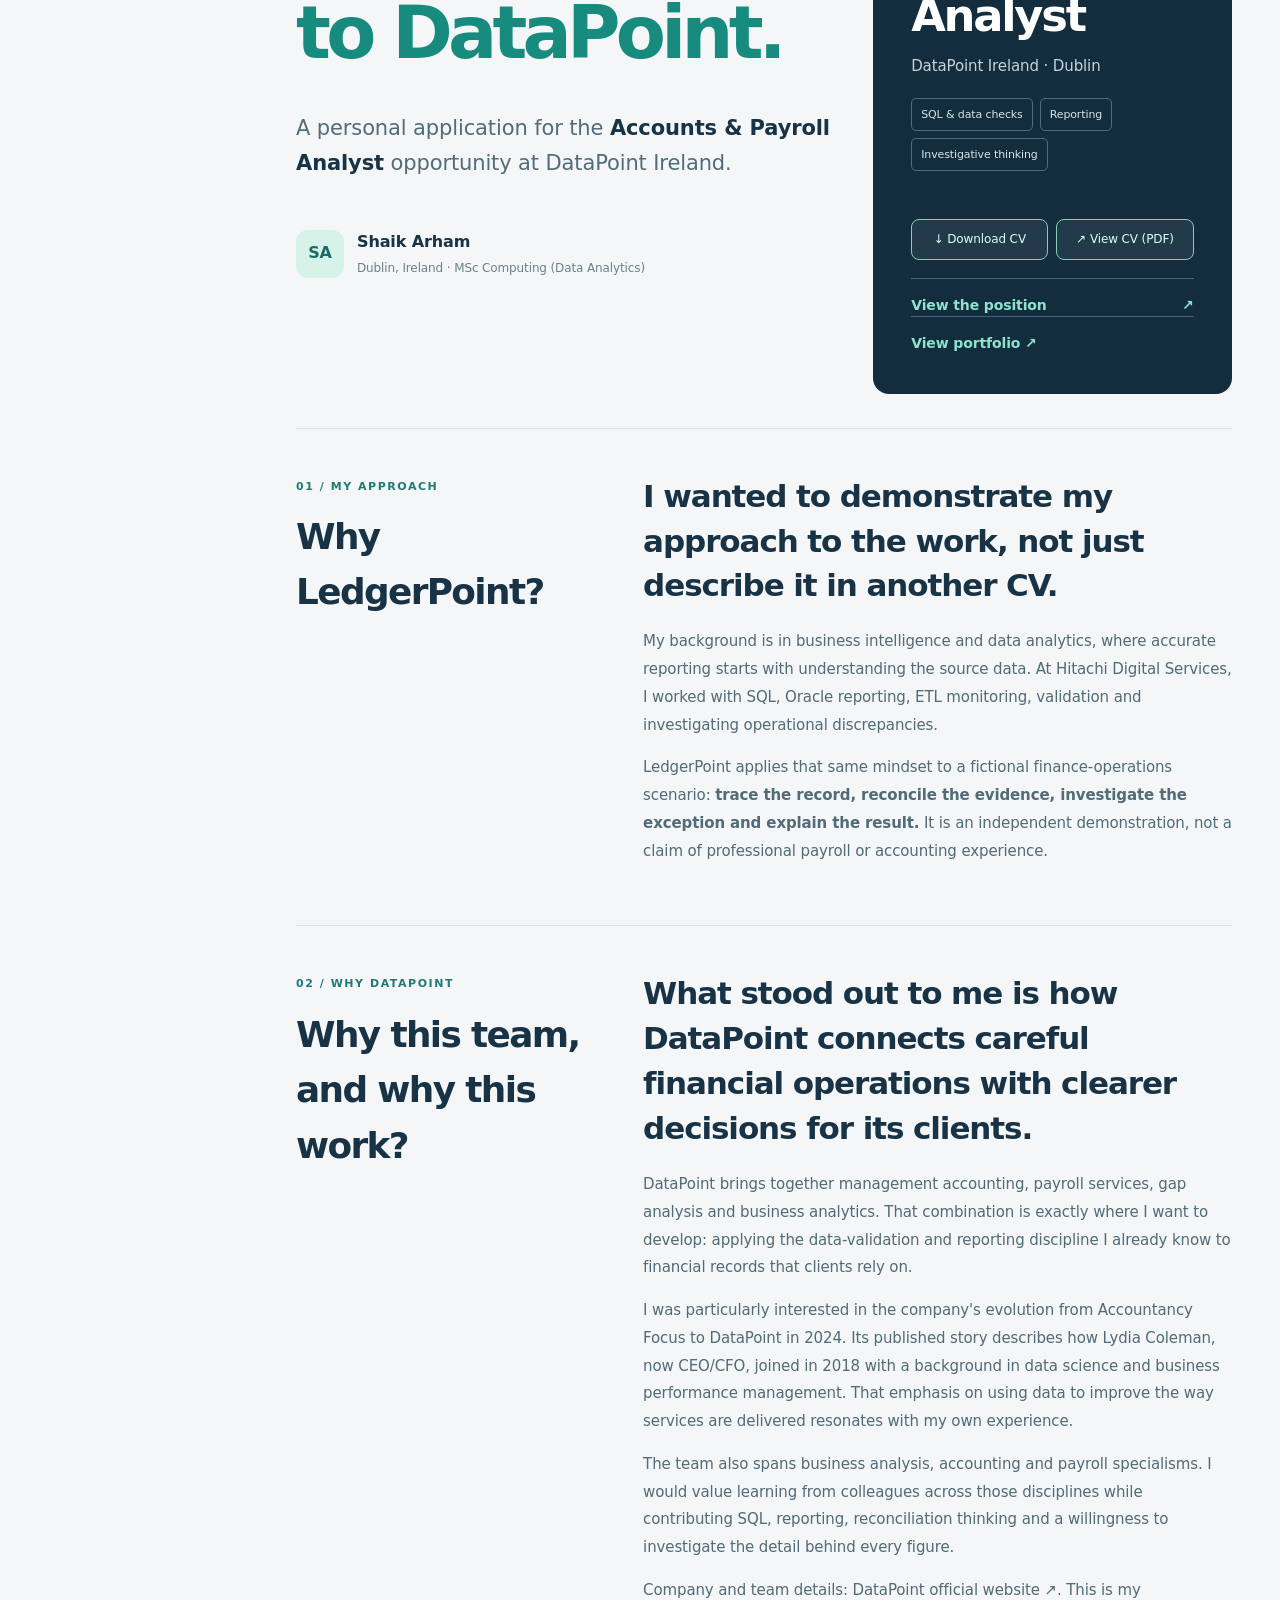
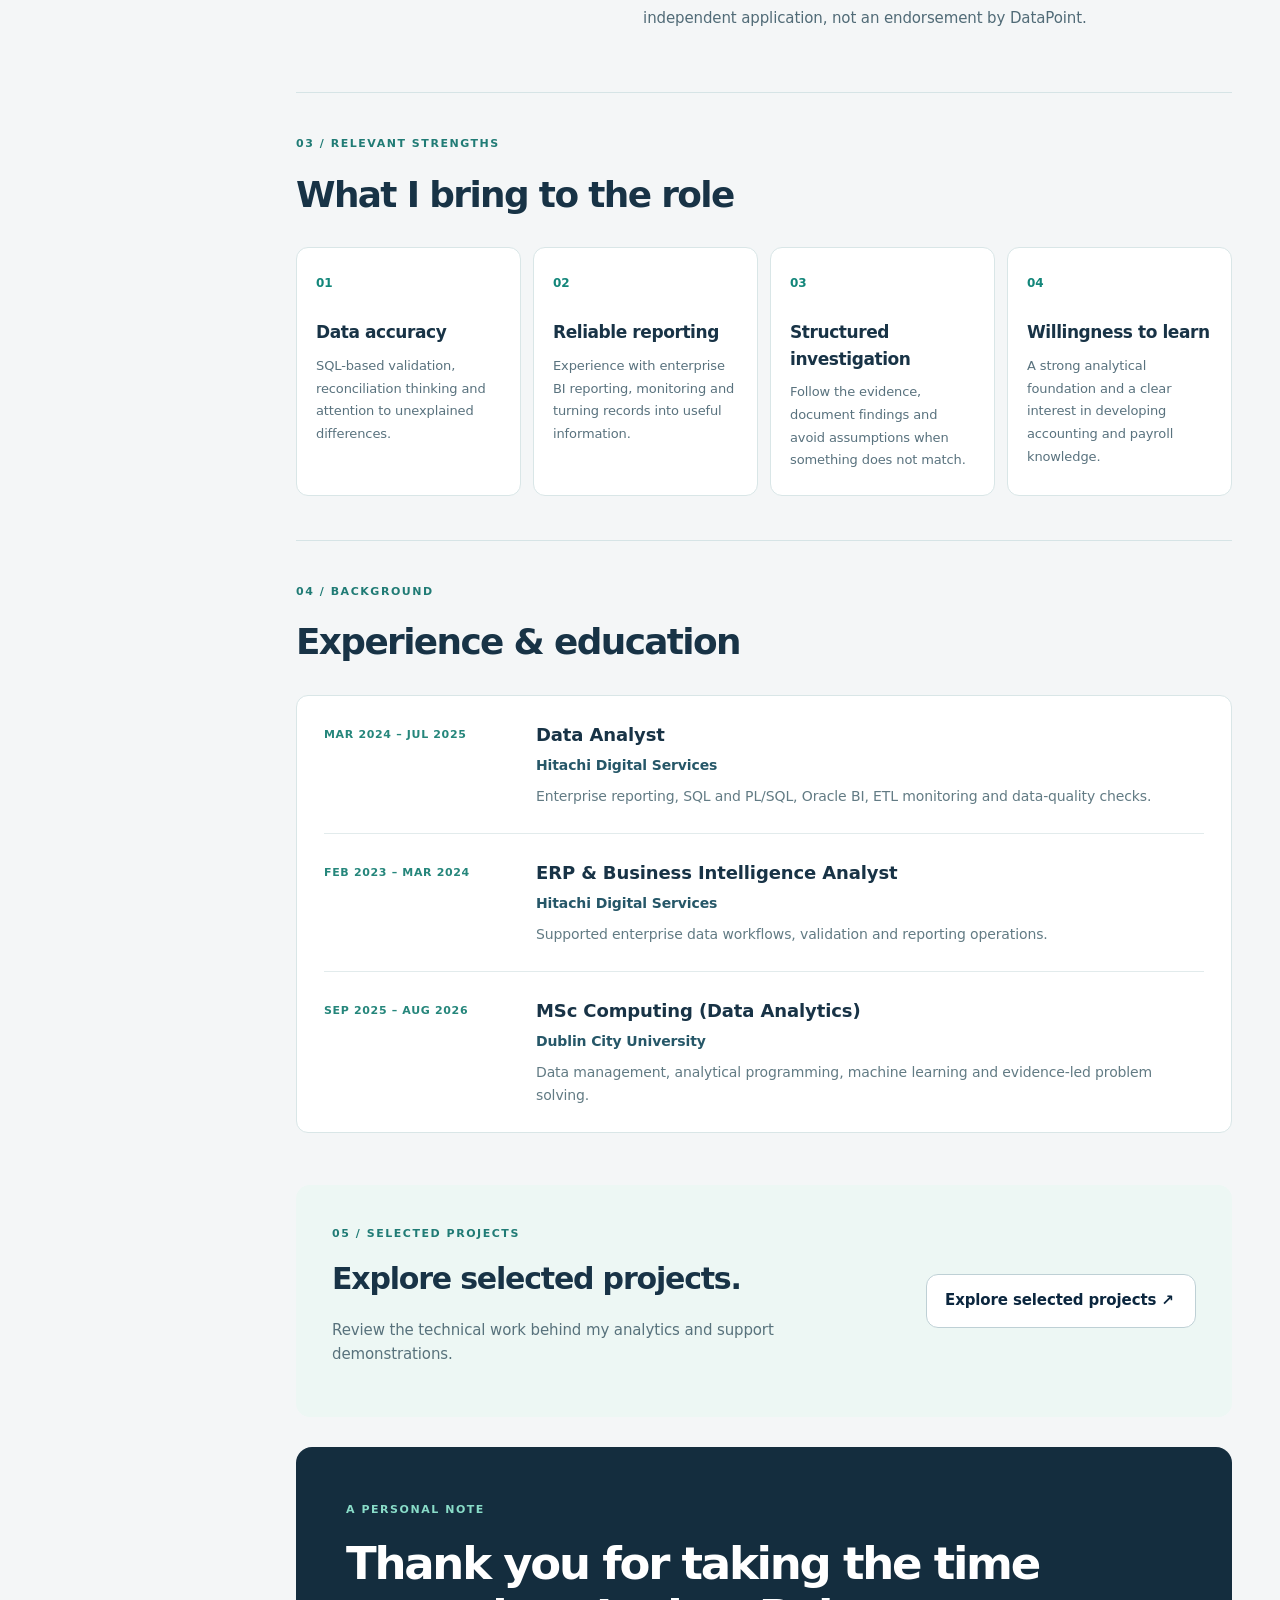
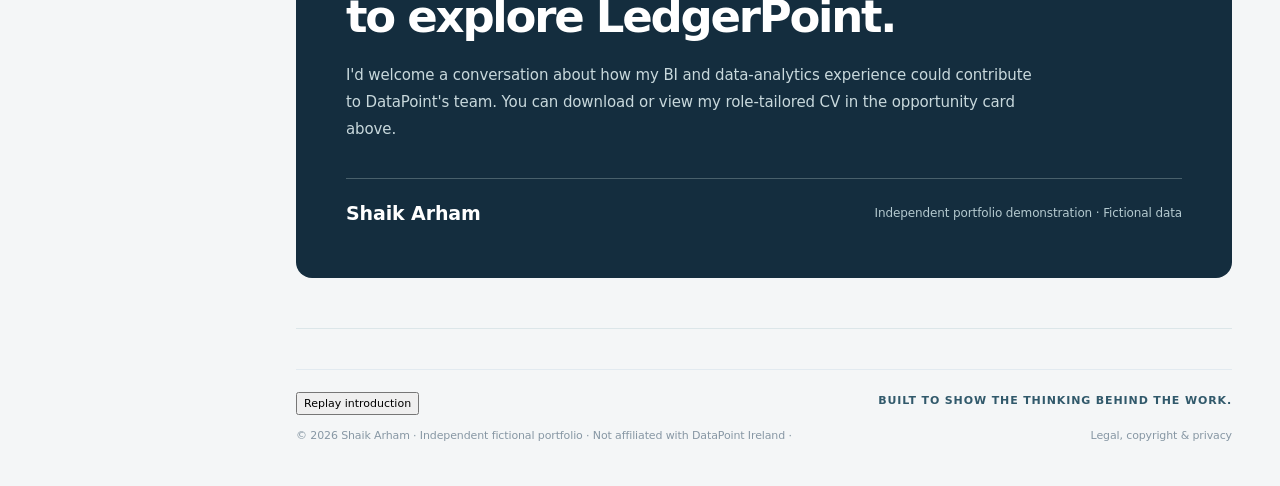
==== commit 1accf7ad: "Add researched Why DataPoint story and team context" ====
--- a/index.html
+++ b/index.html
@@ -1017,10 +1017,11 @@
                   </p>
                 </div>
               </div>
+              <div class="about-story about-datapoint-story"><div class="about-story-label"><span class="about-section-number">02 / WHY DATAPOINT</span><h3>Why this team, and why this work?</h3></div><div class="about-story-copy"><p class="about-feature-quote">What stood out to me is how DataPoint connects careful financial operations with clearer decisions for its clients.</p><p>DataPoint brings together management accounting, payroll services, gap analysis and business analytics. That combination is exactly where I want to develop: applying the data-validation and reporting discipline I already know to financial records that clients rely on.</p><p>I was particularly interested in the company's evolution from Accountancy Focus to DataPoint in 2024. Its published story describes how Lydia Coleman, now CEO/CFO, joined in 2018 with a background in data science and business performance management. That emphasis on using data to improve the way services are delivered resonates with my own experience.</p><p>The team also spans business analysis, accounting and payroll specialisms. I would value learning from colleagues across those disciplines while contributing SQL, reporting, reconciliation thinking and a willingness to investigate the detail behind every figure.</p><p class="about-source-note">Company and team details: <a href="https://www.datapoint.ie/" target="_blank" rel="noopener noreferrer">DataPoint official website ↗</a>. This is my independent application, not an endorsement by DataPoint.</p></div></div>
               <div class="about-capabilities">
                 <div class="about-section-heading">
                   <span class="about-section-number"
-                    >02 / RELEVANT STRENGTHS</span
+                    >03 / RELEVANT STRENGTHS</span
                   >
                   <h3>What I bring to the role</h3>
                 </div>
@@ -1061,7 +1062,7 @@
               </div>
               <div class="about-career">
                 <div class="about-section-heading">
-                  <span class="about-section-number">03 / BACKGROUND</span>
+                  <span class="about-section-number">04 / BACKGROUND</span>
                   <h3>Experience &amp; education</h3>
                 </div>
                 <div class="about-timeline">
@@ -1101,7 +1102,7 @@
                   </div>
                 </div>
               </div>
-              <div class="about-portfolio-strip"><div><span class="about-section-number">04 / SELECTED PROJECTS</span><h3>Explore selected projects.</h3><p>Review the technical work behind my analytics and support demonstrations.</p></div><details class="project-dropdown"><summary>Explore selected projects ↗</summary><div class="project-dropdown-links"><a href="https://github.com/ShaikArham/ledgerpoint-finance-operations" target="_blank" rel="noopener noreferrer">LedgerPoint · Source code ↗</a><a href="https://shaikarham.github.io/opsresolve-ai/" target="_blank" rel="noopener noreferrer">OpsResolve AI · Live project ↗</a><a href="https://shaikarham.github.io/arham-portfolio/" target="_blank" rel="noopener noreferrer">More projects · Portfolio ↗</a></div></details></div><div class="about-final">
+              <div class="about-portfolio-strip"><div><span class="about-section-number">05 / SELECTED PROJECTS</span><h3>Explore selected projects.</h3><p>Review the technical work behind my analytics and support demonstrations.</p></div><details class="project-dropdown"><summary>Explore selected projects ↗</summary><div class="project-dropdown-links"><a href="https://github.com/ShaikArham/ledgerpoint-finance-operations" target="_blank" rel="noopener noreferrer">LedgerPoint · Source code ↗</a><a href="https://shaikarham.github.io/opsresolve-ai/" target="_blank" rel="noopener noreferrer">OpsResolve AI · Live project ↗</a><a href="https://shaikarham.github.io/arham-portfolio/" target="_blank" rel="noopener noreferrer">More projects · Portfolio ↗</a></div></details></div><div class="about-final">
                 <span class="about-section-number">A PERSONAL NOTE</span>
                 <h3>Thank you for taking the time to explore LedgerPoint.</h3>
                 <p>
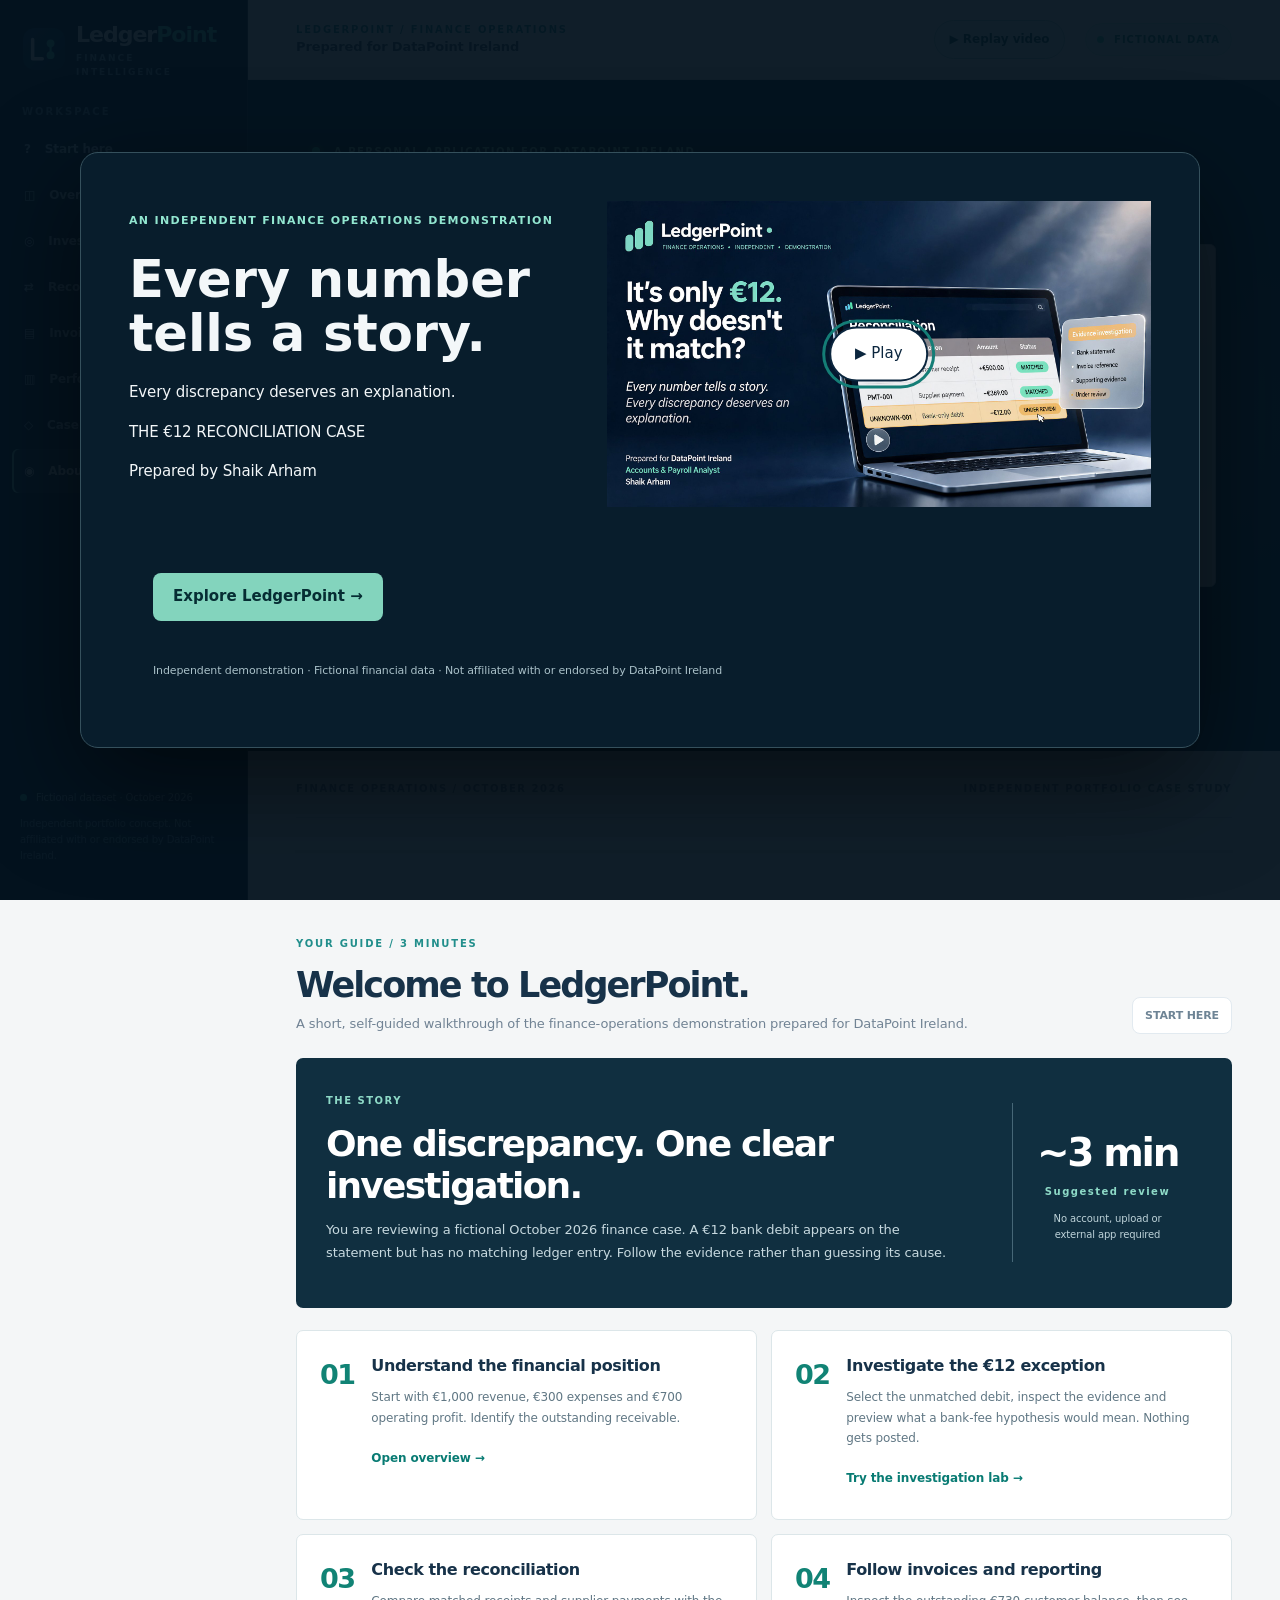
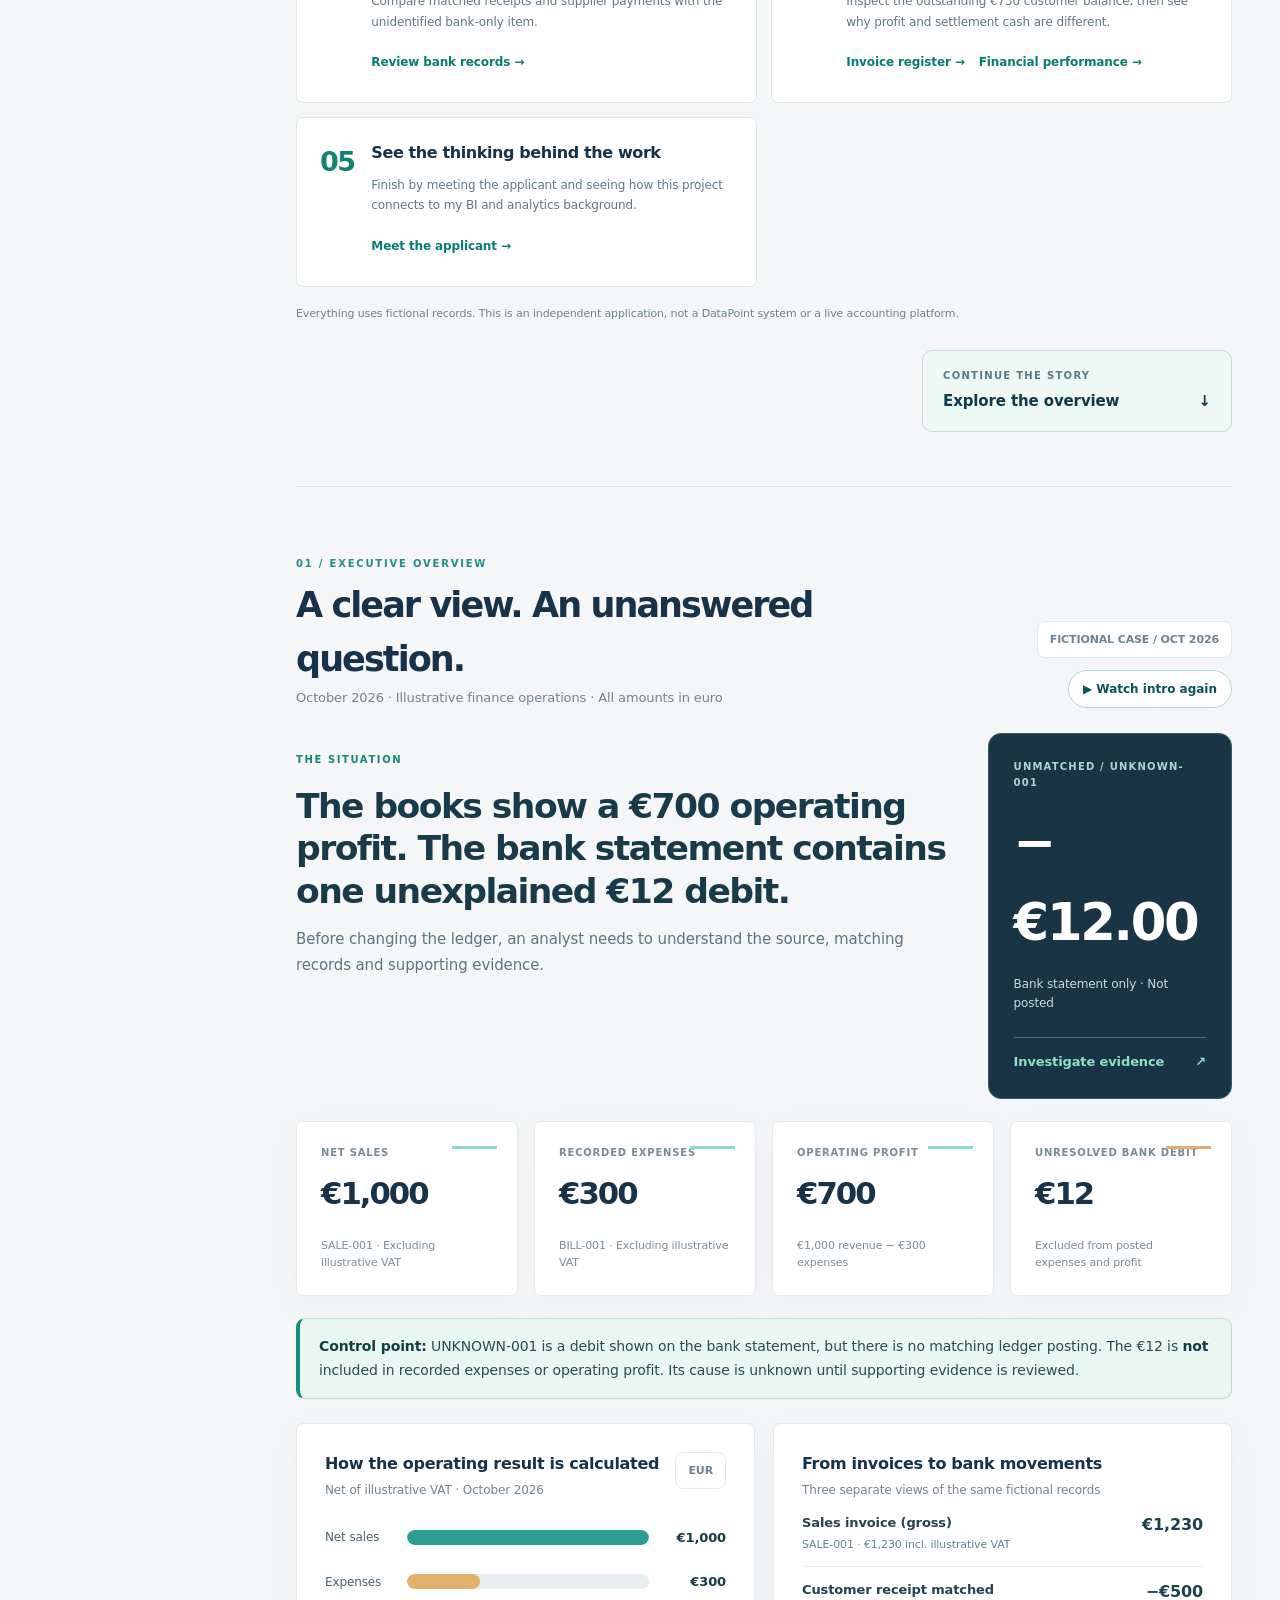
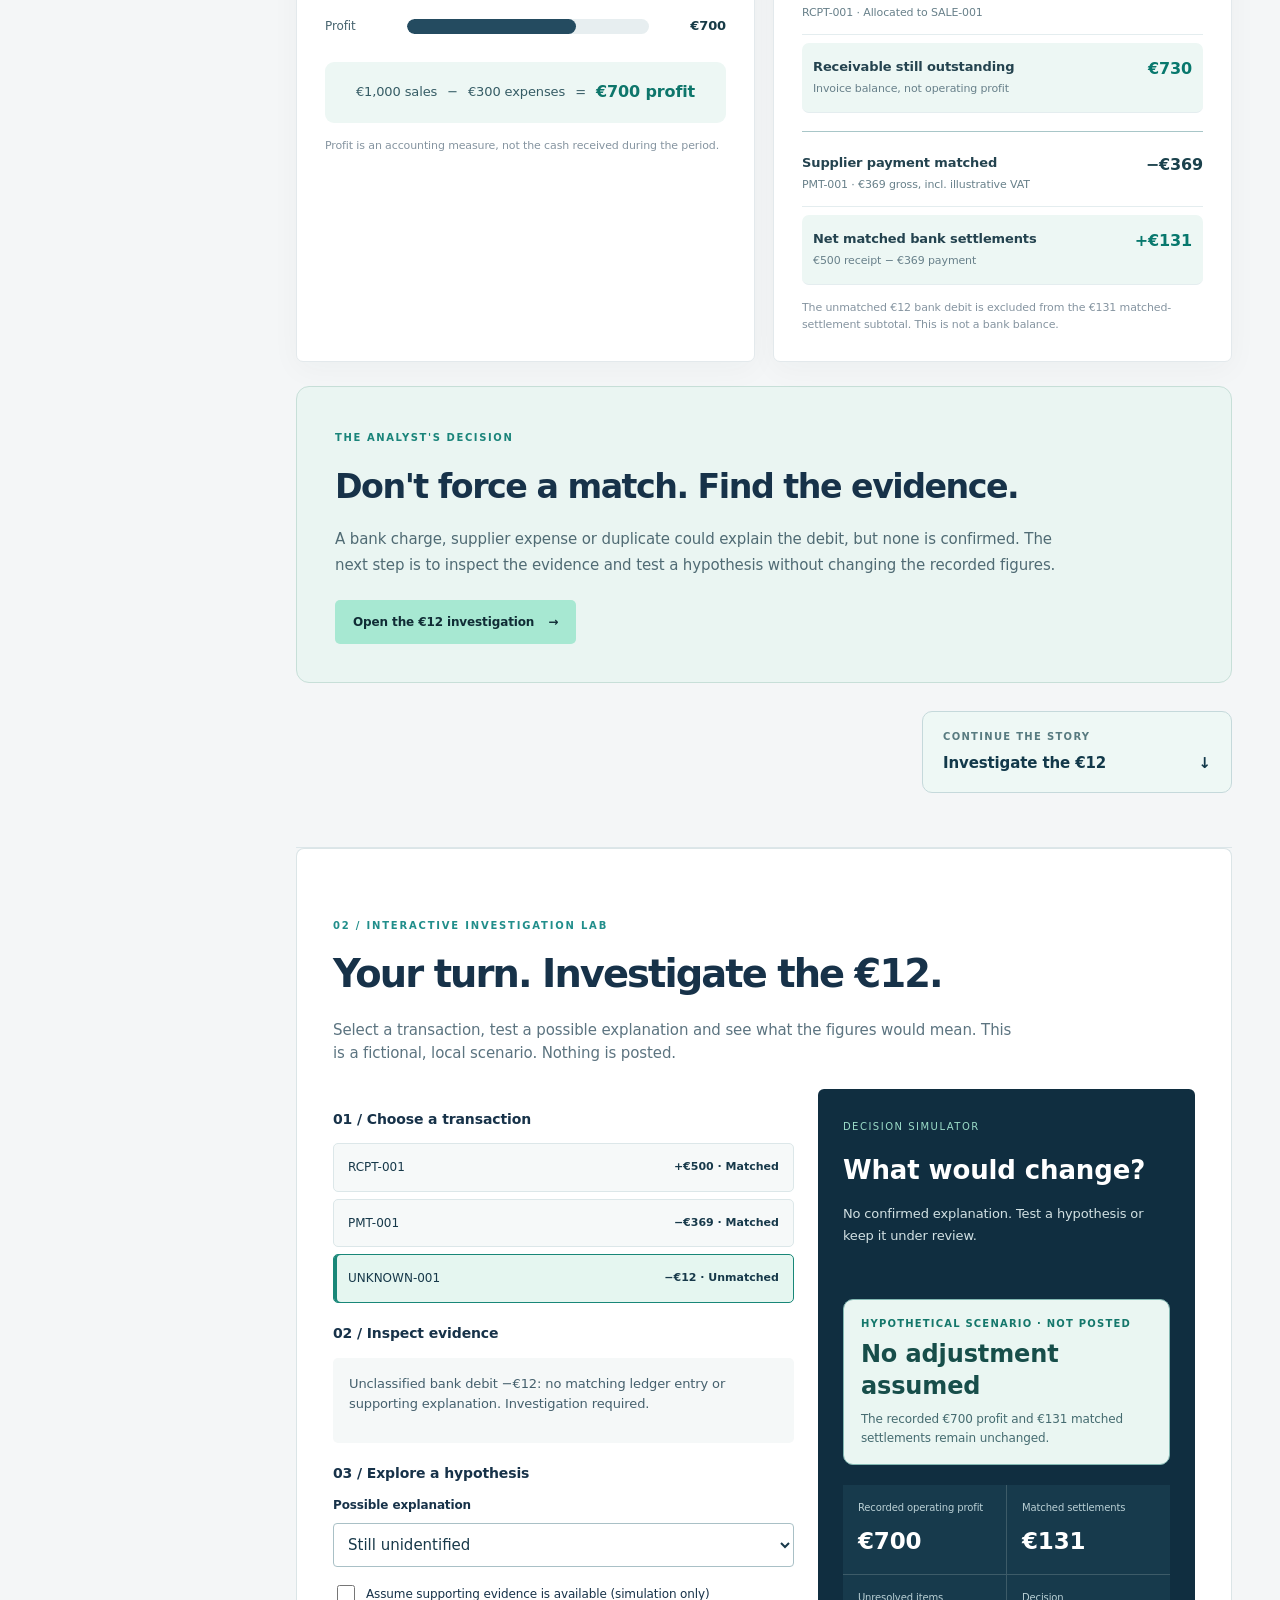
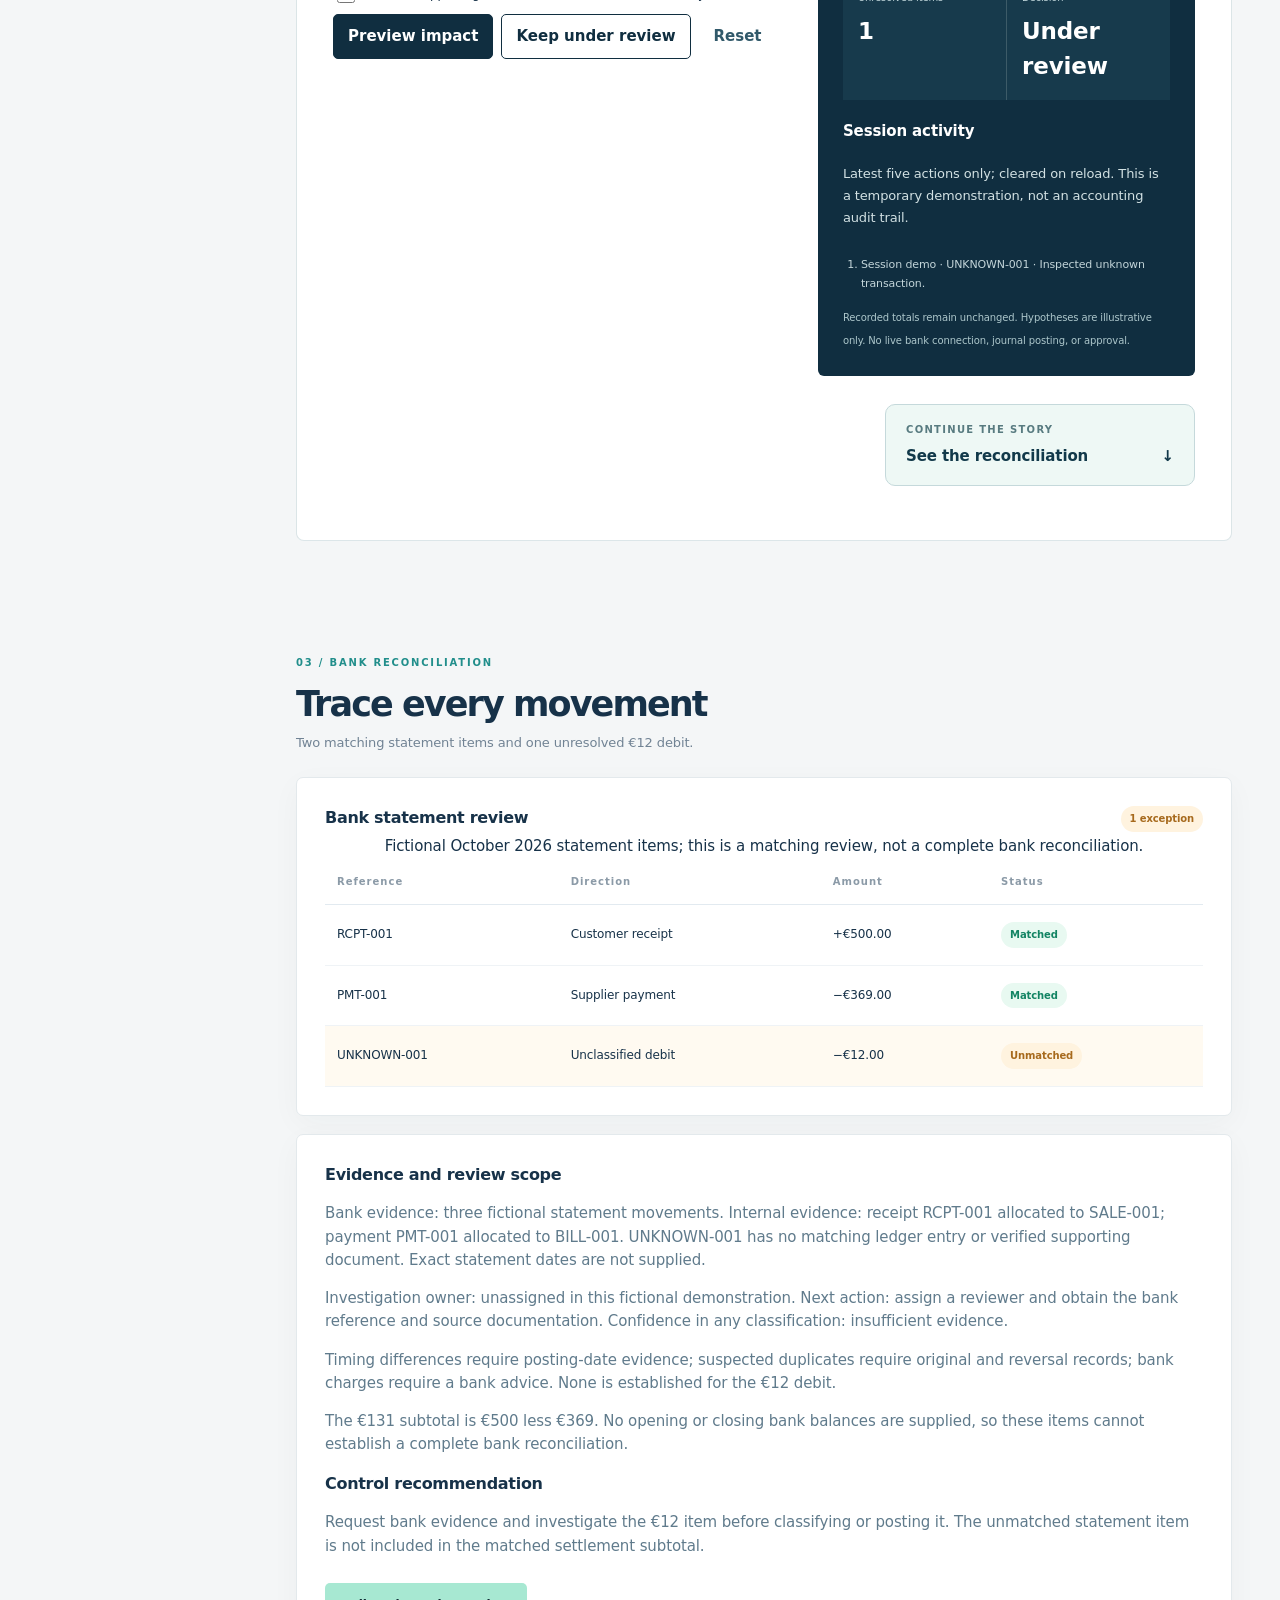
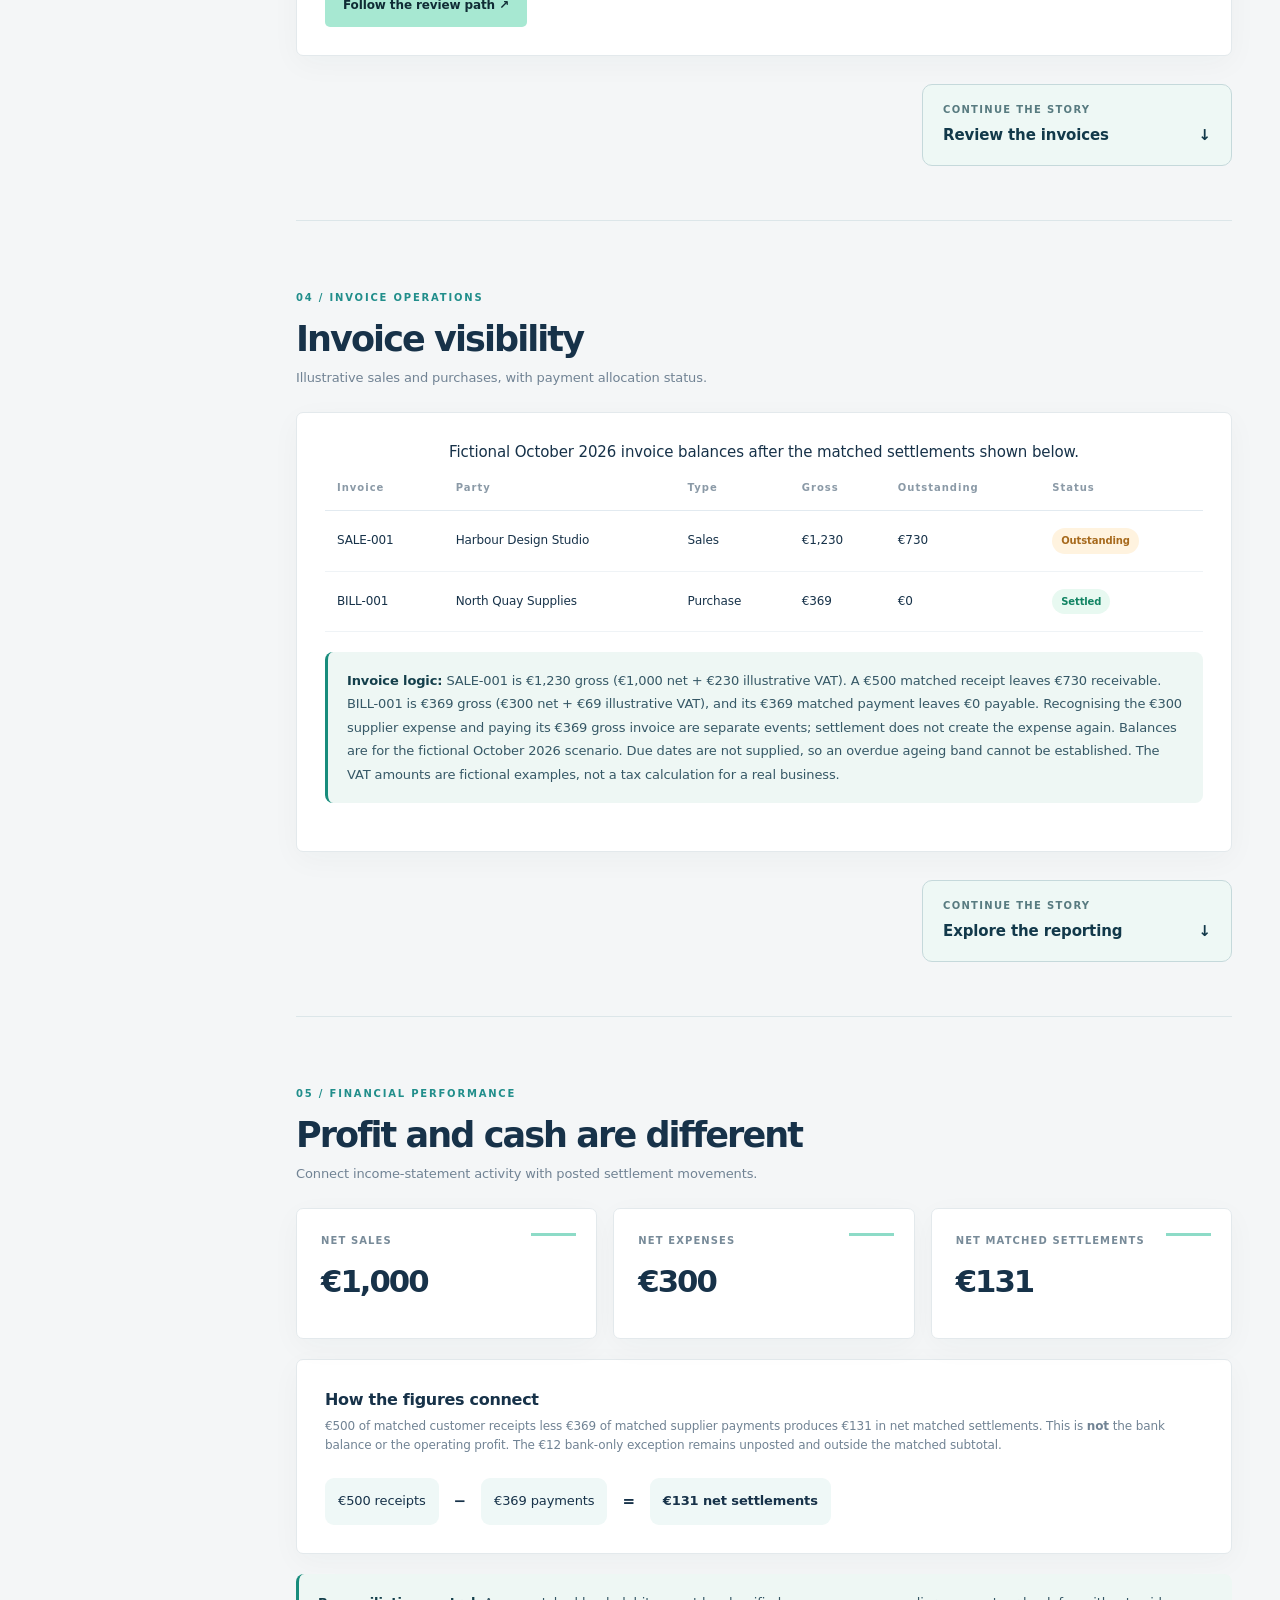
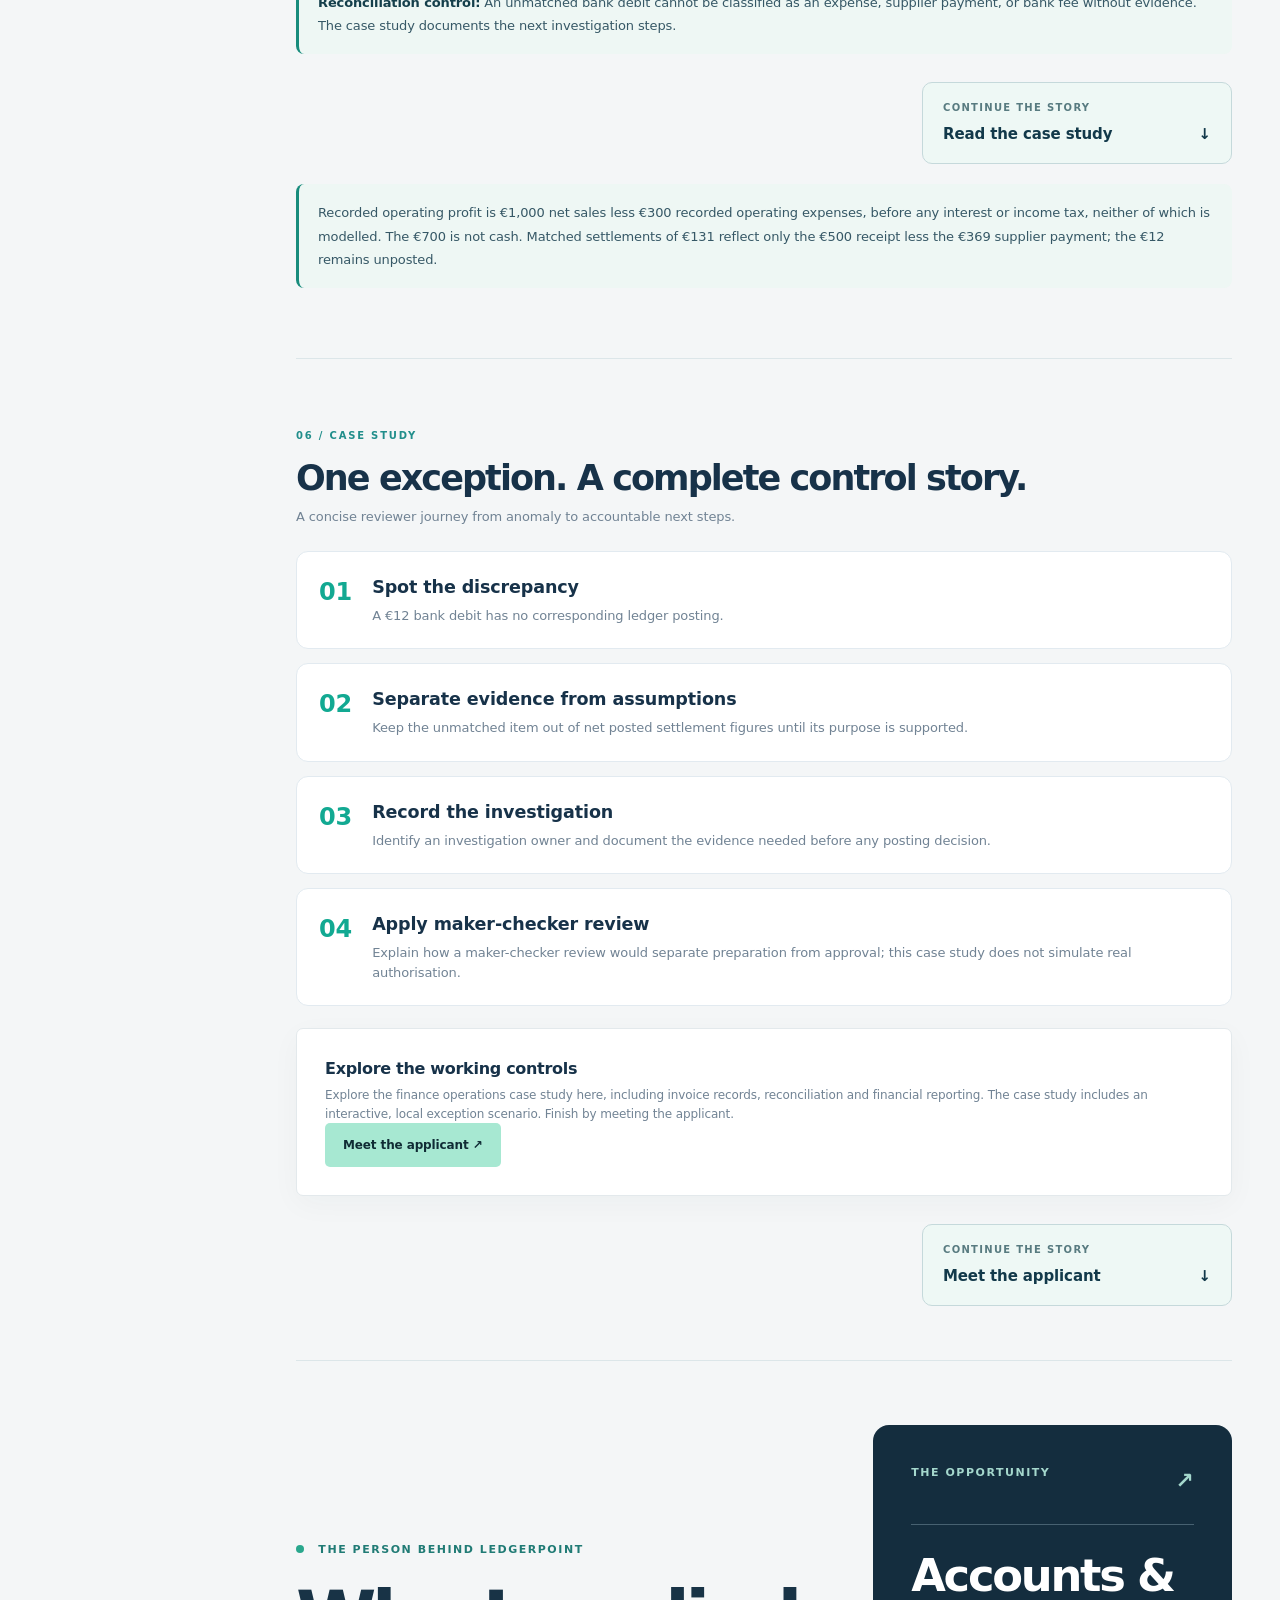
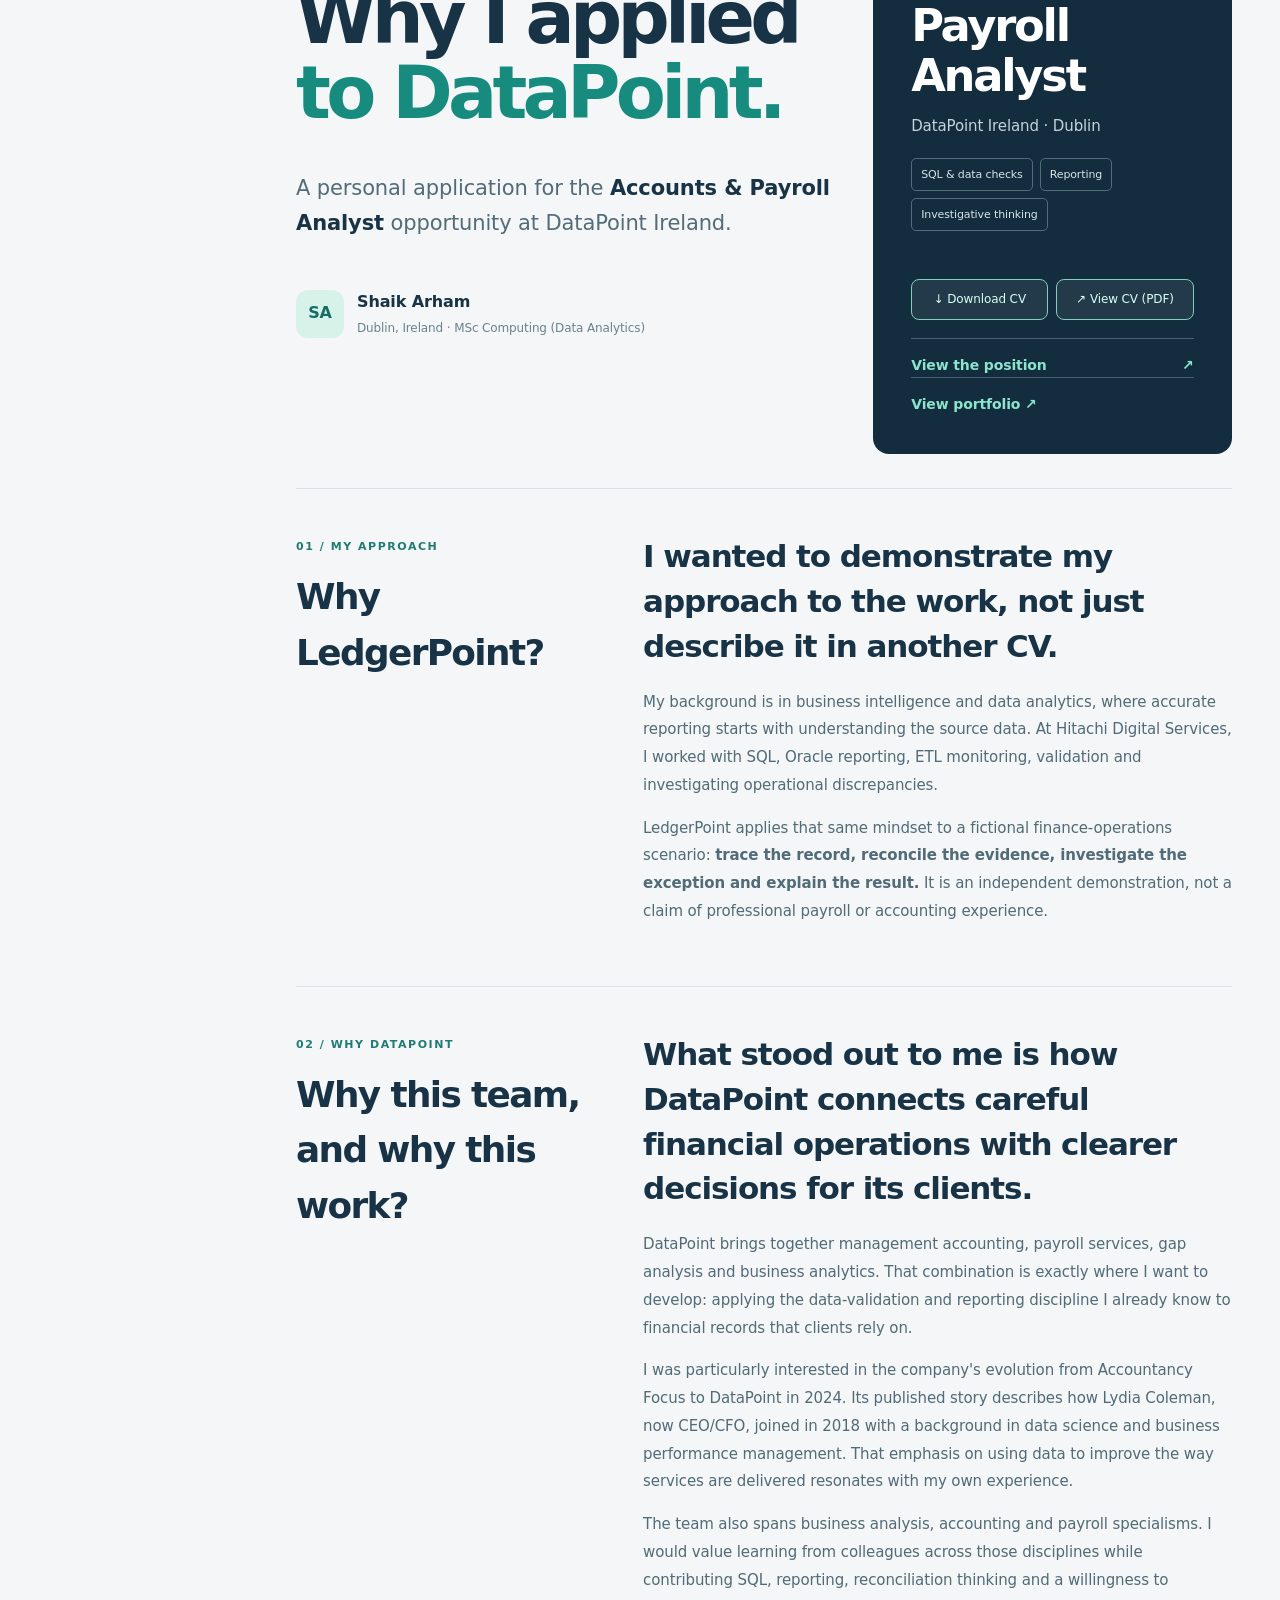
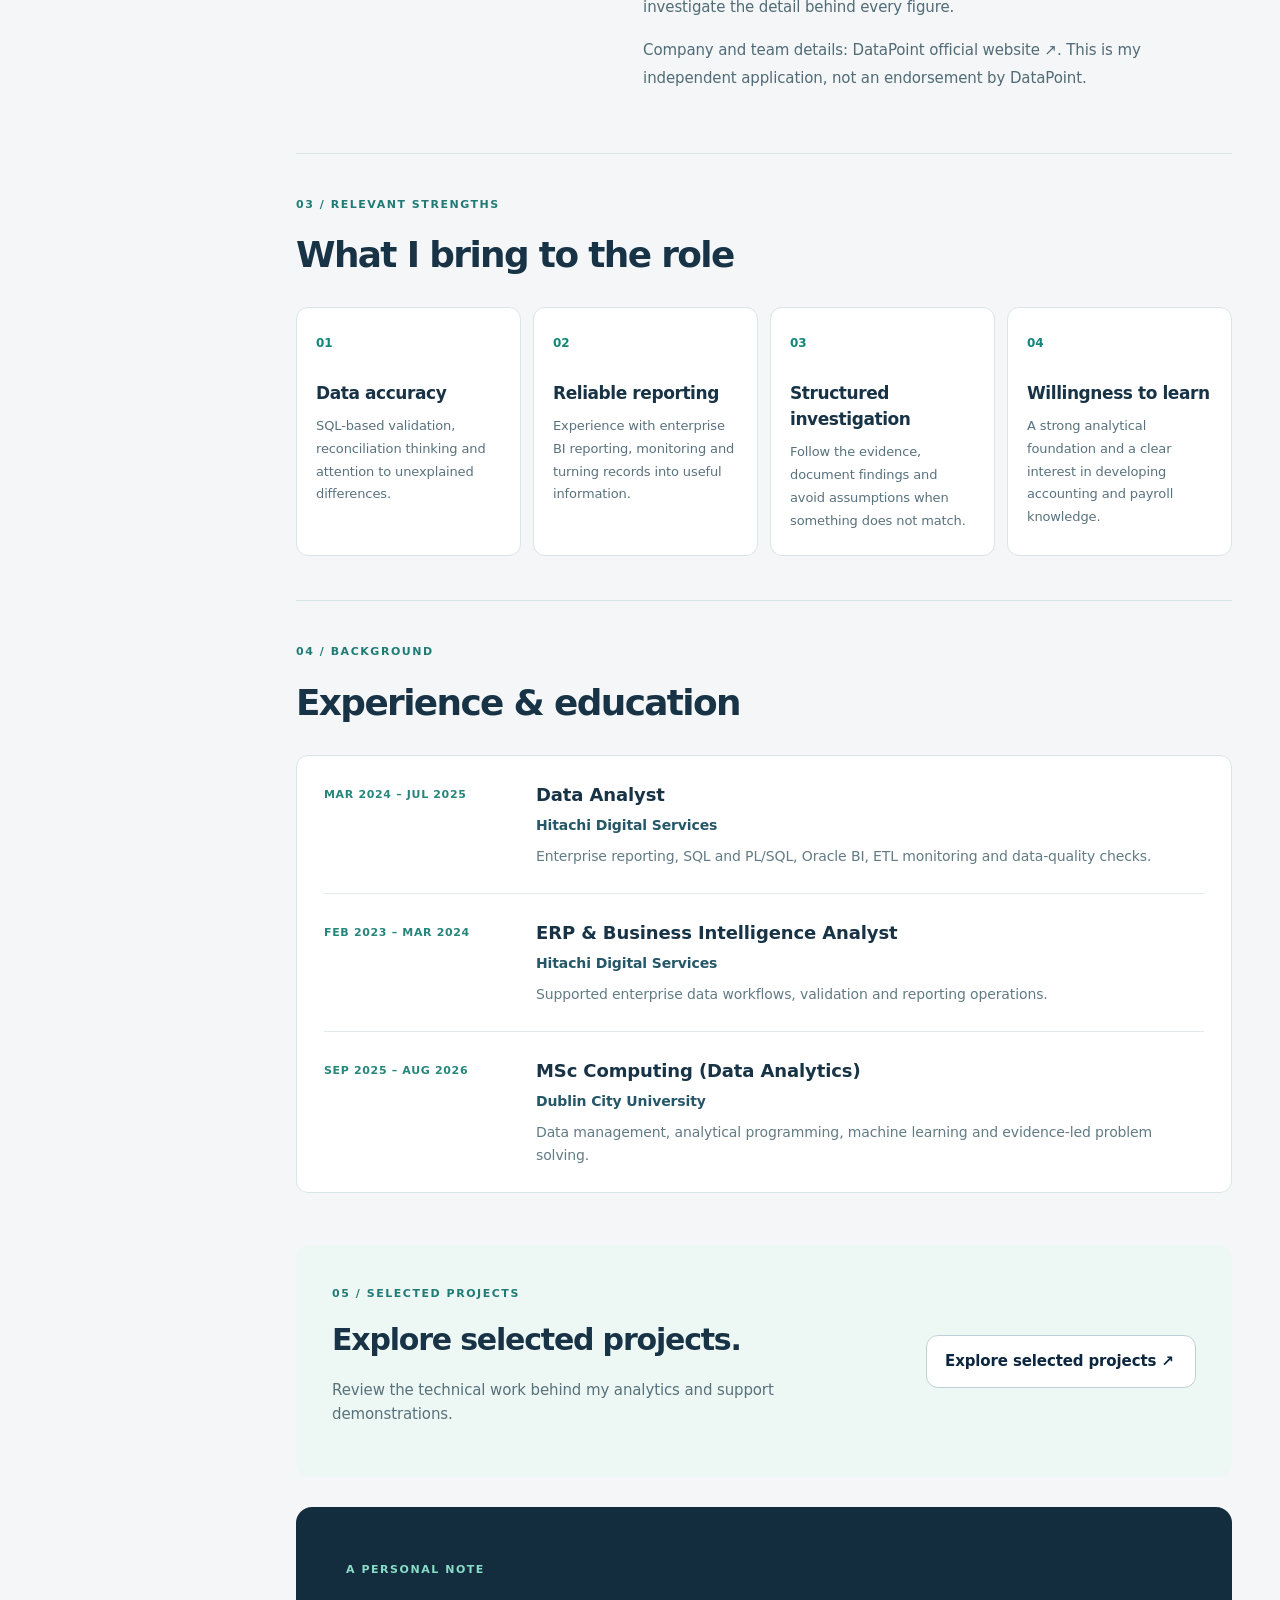
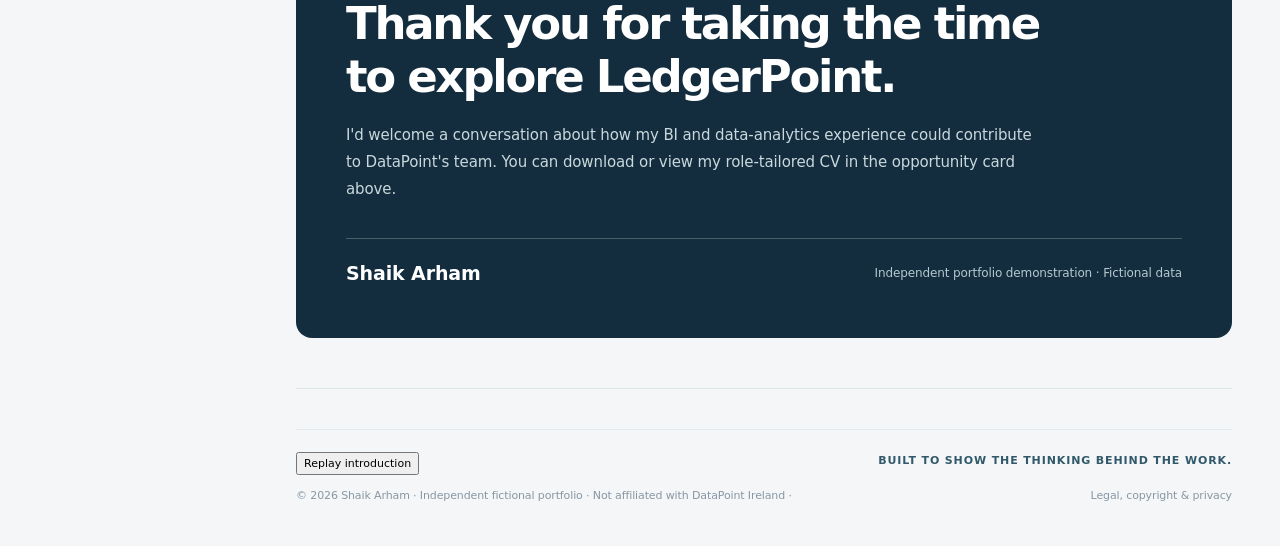
==== commit cc492555: "Make replay video clearly visible in workspace header and hero" ====
--- a/index.html
+++ b/index.html
@@ -154,7 +154,7 @@
             ><span class="top-title">Prepared for DataPoint Ireland</span>
           </div>
           <div class="top-right">
-            <span class="live"><i></i> FICTIONAL DATA</span>
+            <button type="button" class="top-replay-btn" data-replay-film aria-label="Replay the LedgerPoint introduction video">▶ Replay video</button><span class="live"><i></i> FICTIONAL DATA</span>
           </div>
         </header>
         <main id="main" tabindex="-1">
@@ -181,7 +181,7 @@
                   >Investigate the exception <span>↗</span></a
                 ><a class="btn secondary" href="#about" data-view="about"
                   >Meet the applicant ↗</a
-                >
+                ><button type="button" class="btn secondary hero-replay-btn" data-replay-film>▶ Watch the film again</button>
               </div>
             </div>
             <div
--- a/styles.css
+++ b/styles.css
@@ -4025,3 +4025,9 @@
 .role-card-cv-actions a:hover{background:#ffffff22!important}
 @media(min-width:769px){.sidebar{overflow:visible!important;position:sticky;top:0;height:100vh;padding:18px 12px}.sidebar .nav-label{margin:24px 10px 8px}.sidebar nav{gap:2px;overflow:visible!important;max-height:none!important}.sidebar .nav-link{padding:9px 12px;font-size:12px}.sidebar .side-bottom{padding:8px;font-size:10px}.sidebar::-webkit-scrollbar,.sidebar nav::-webkit-scrollbar{display:none}}
 @media(max-width:768px){.overview-header-actions{justify-content:flex-start}.overview-replay-btn{min-height:44px}}
+
+/* Clearly visible replay actions in the first workspace screen */
+.top-replay-btn{display:inline-flex;align-items:center;justify-content:center;gap:6px;border:1px solid #a3d5ce;background:#eaf8f5;color:#0b5a58;border-radius:999px;padding:9px 14px;font-size:12px;font-weight:800;white-space:nowrap;cursor:pointer}
+.top-replay-btn:hover,.top-replay-btn:focus-visible{background:#c9f1e7}
+.hero-replay-btn{cursor:pointer;font:inherit;min-height:44px}
+@media(max-width:700px){.topbar{height:auto;min-height:76px;flex-wrap:wrap;padding:12px 18px}.top-right{gap:8px;flex-wrap:wrap}.top-replay-btn{min-height:44px}.hero-actions{flex-wrap:wrap}}
